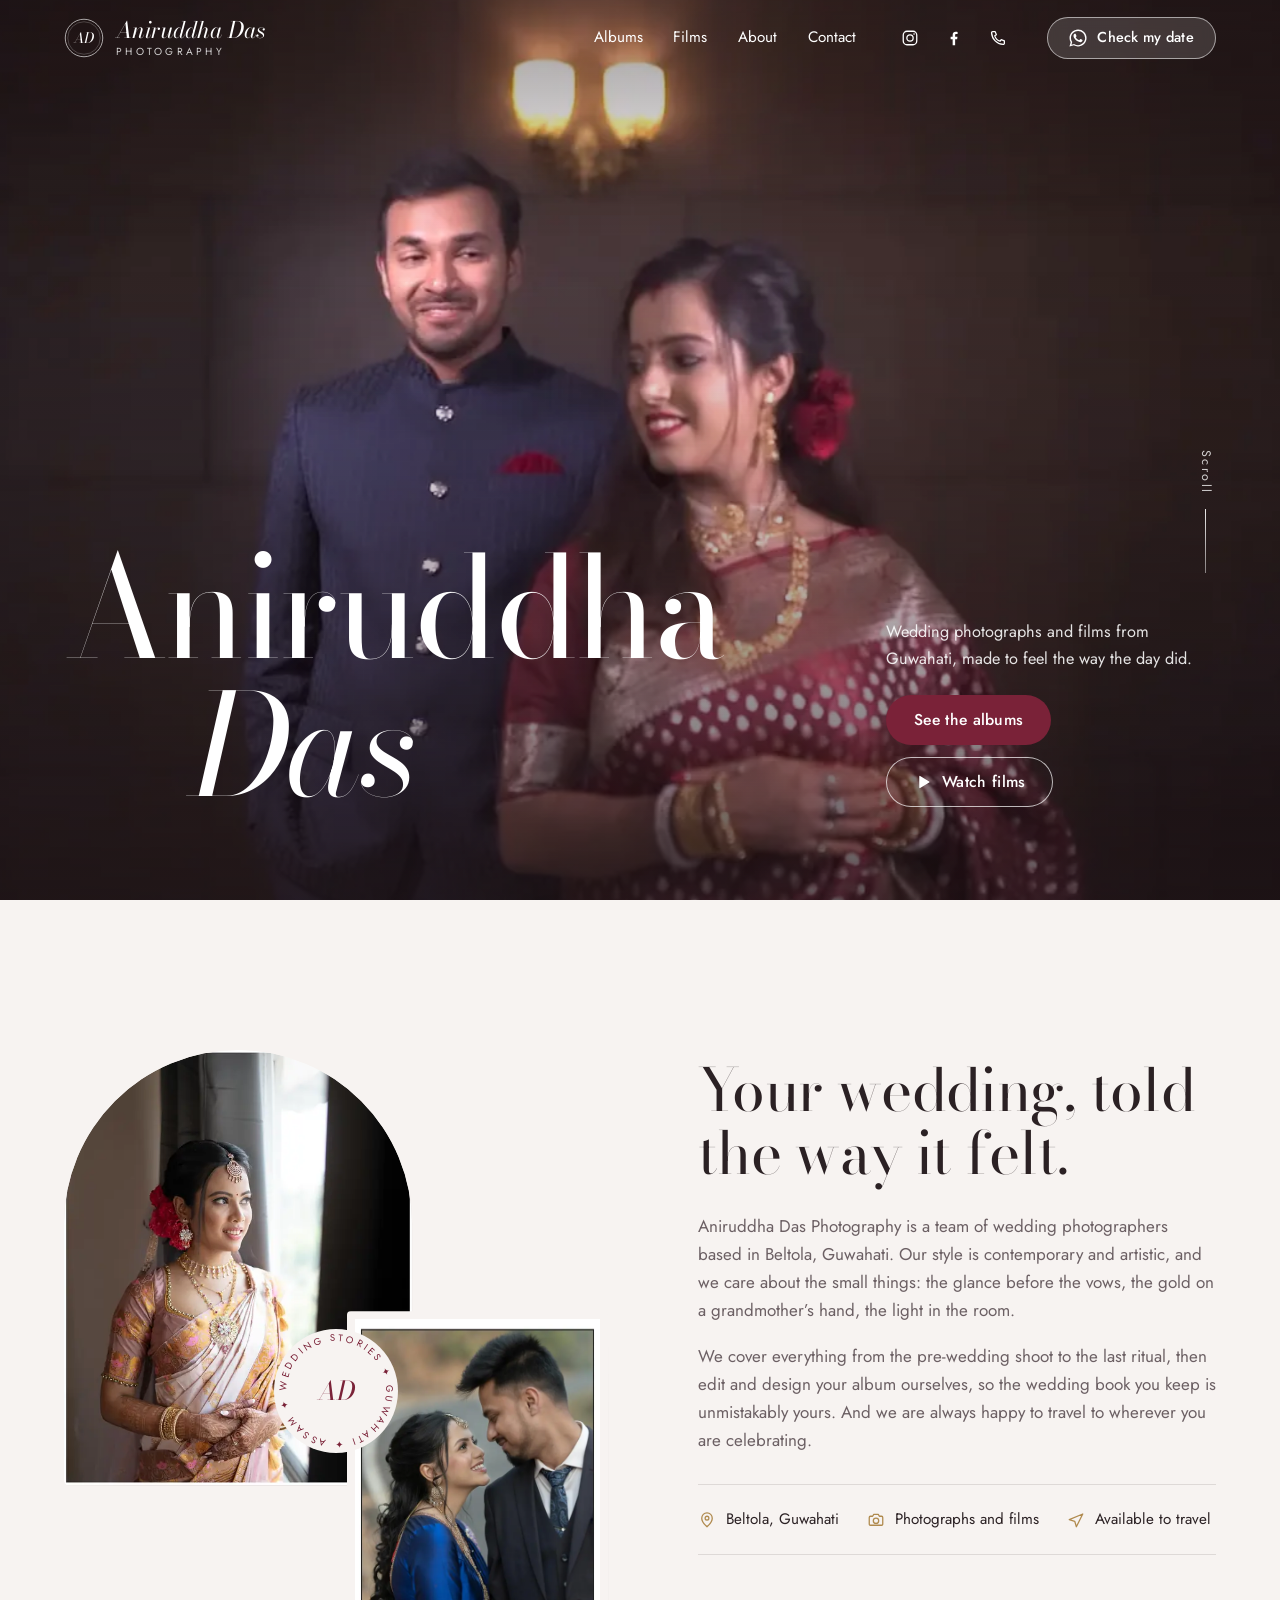
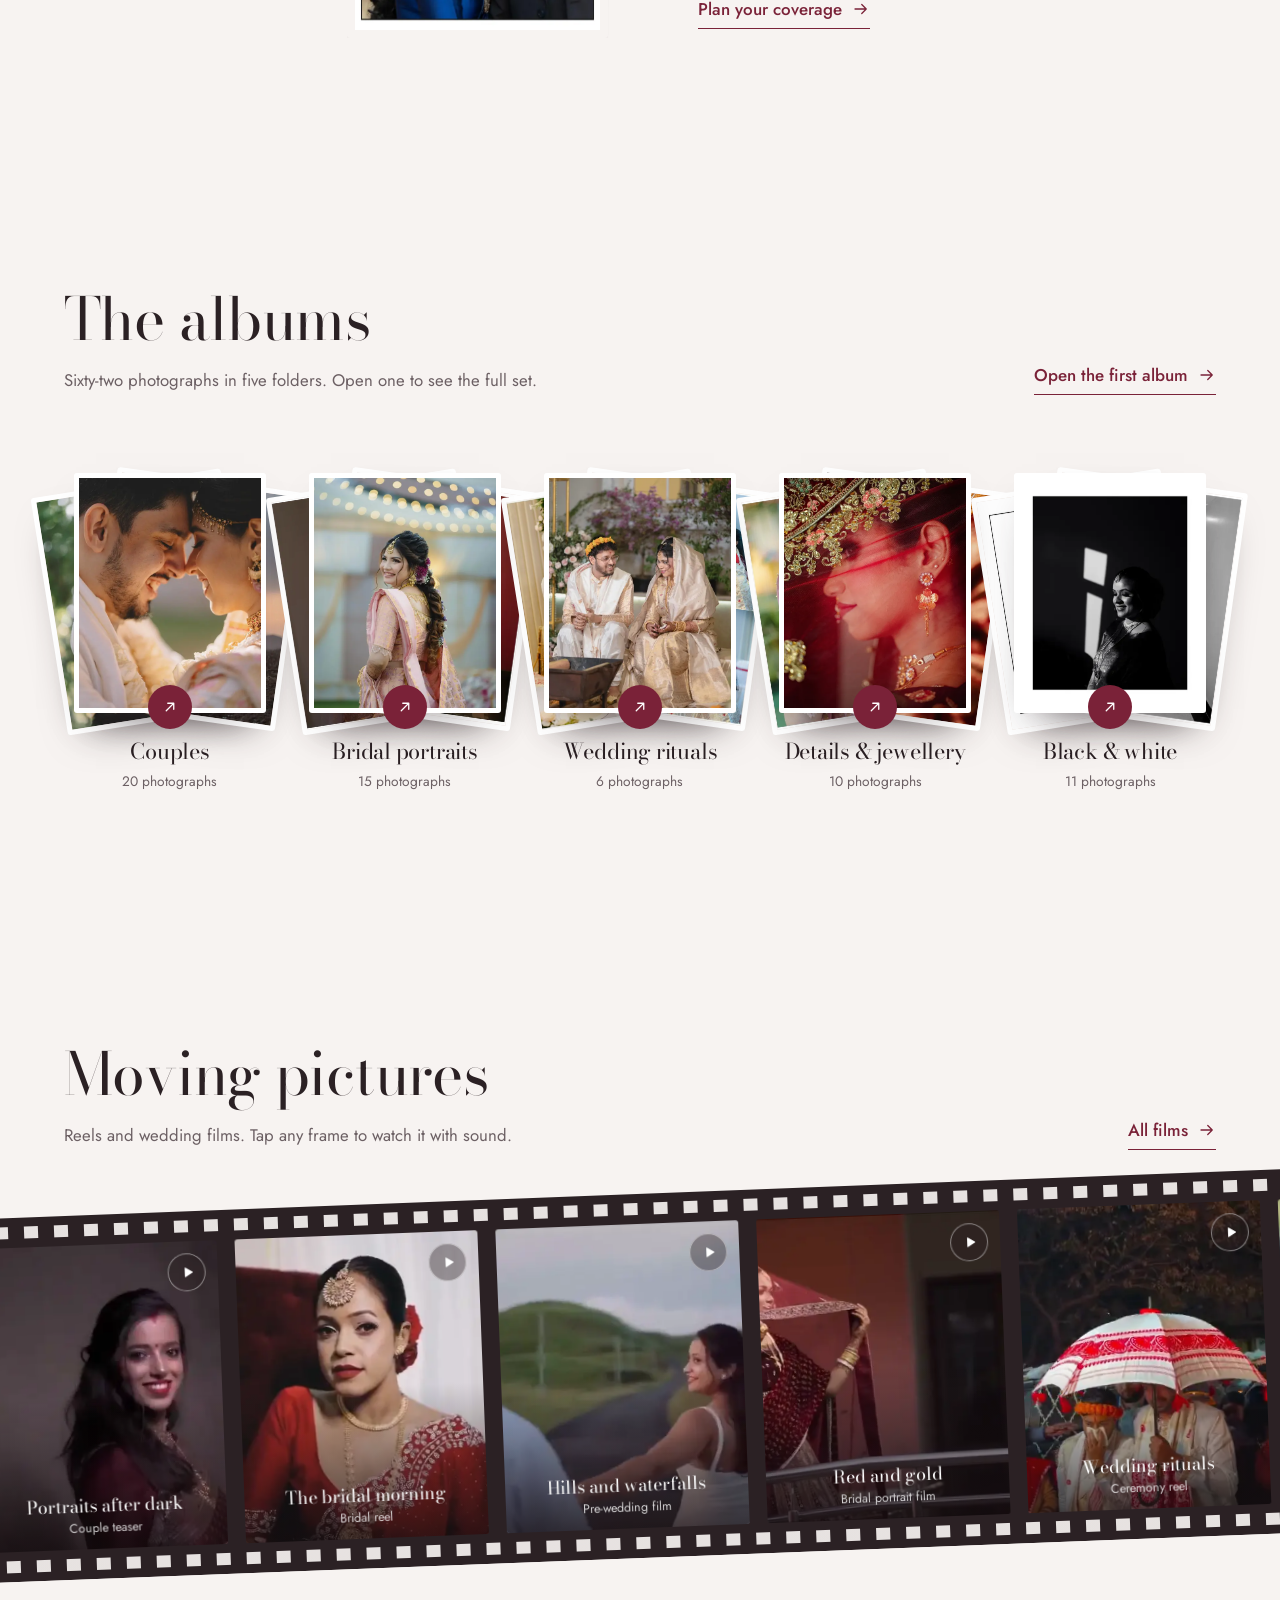
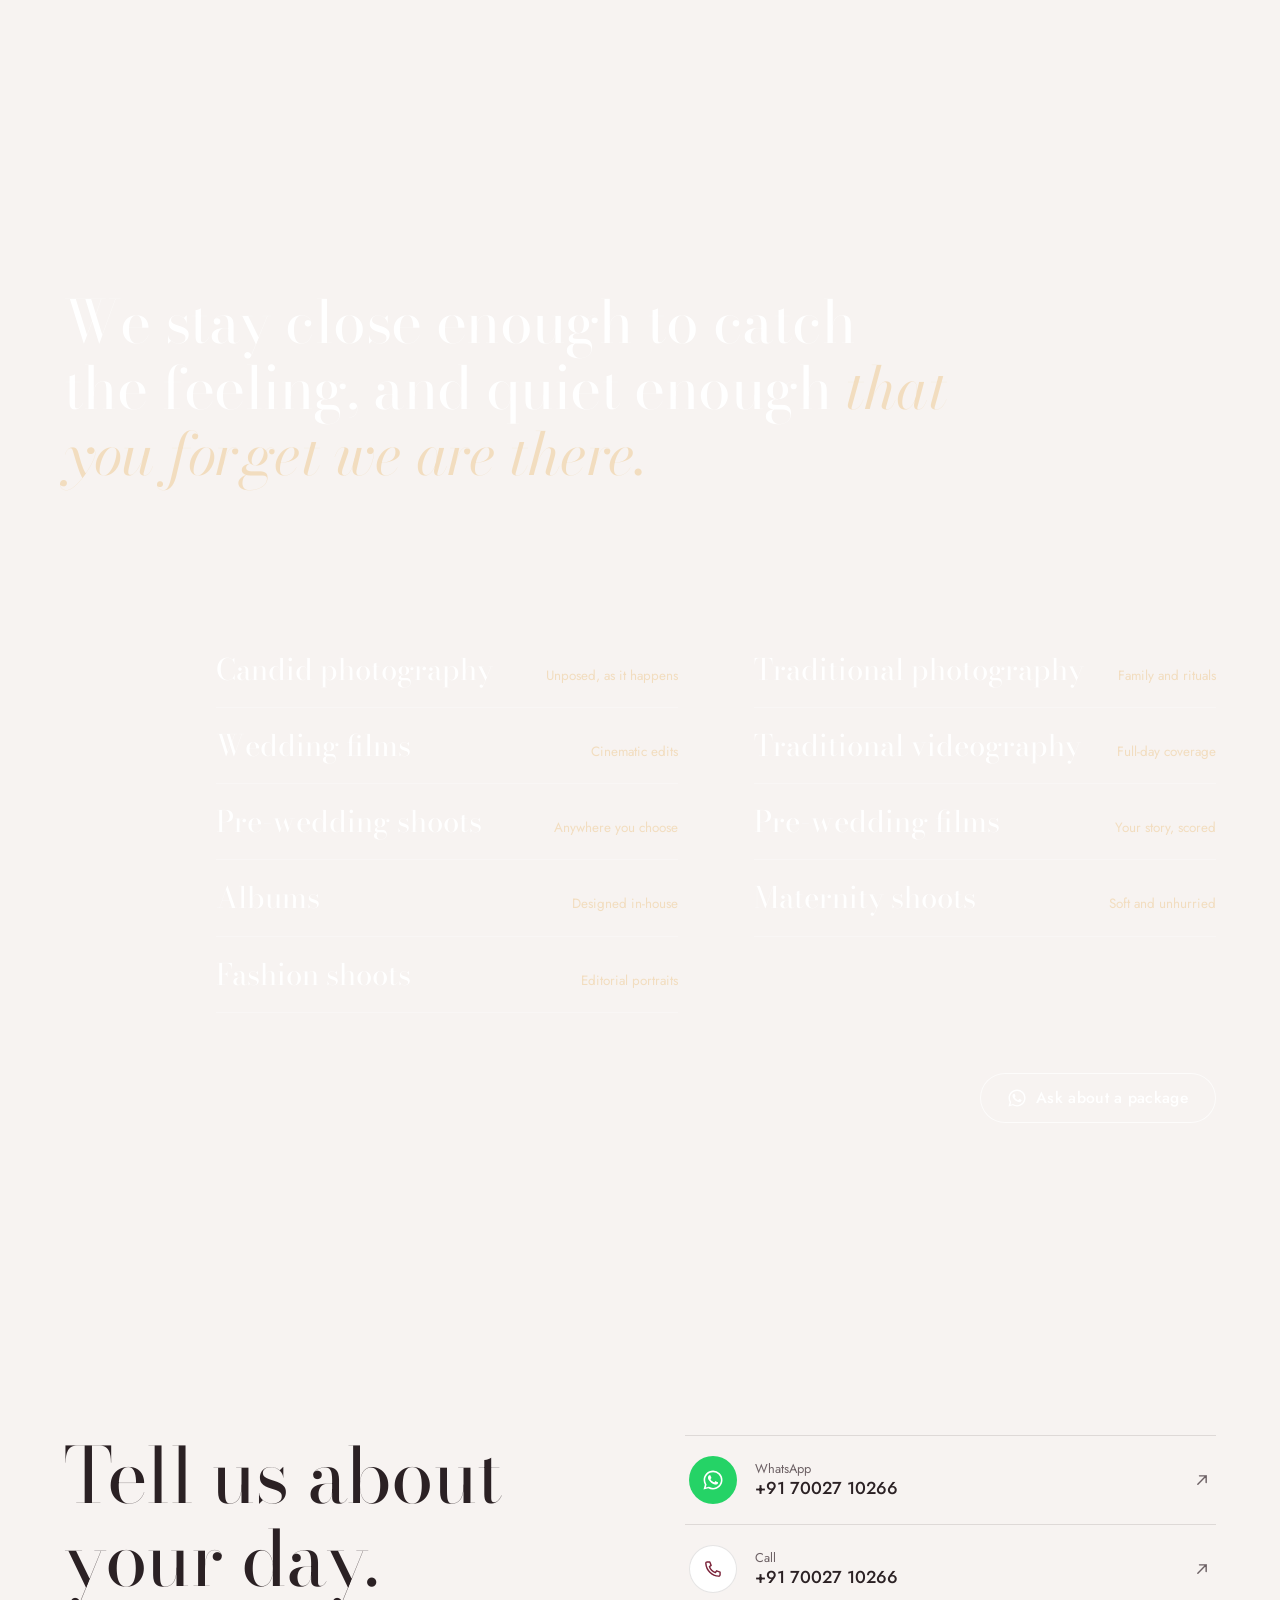
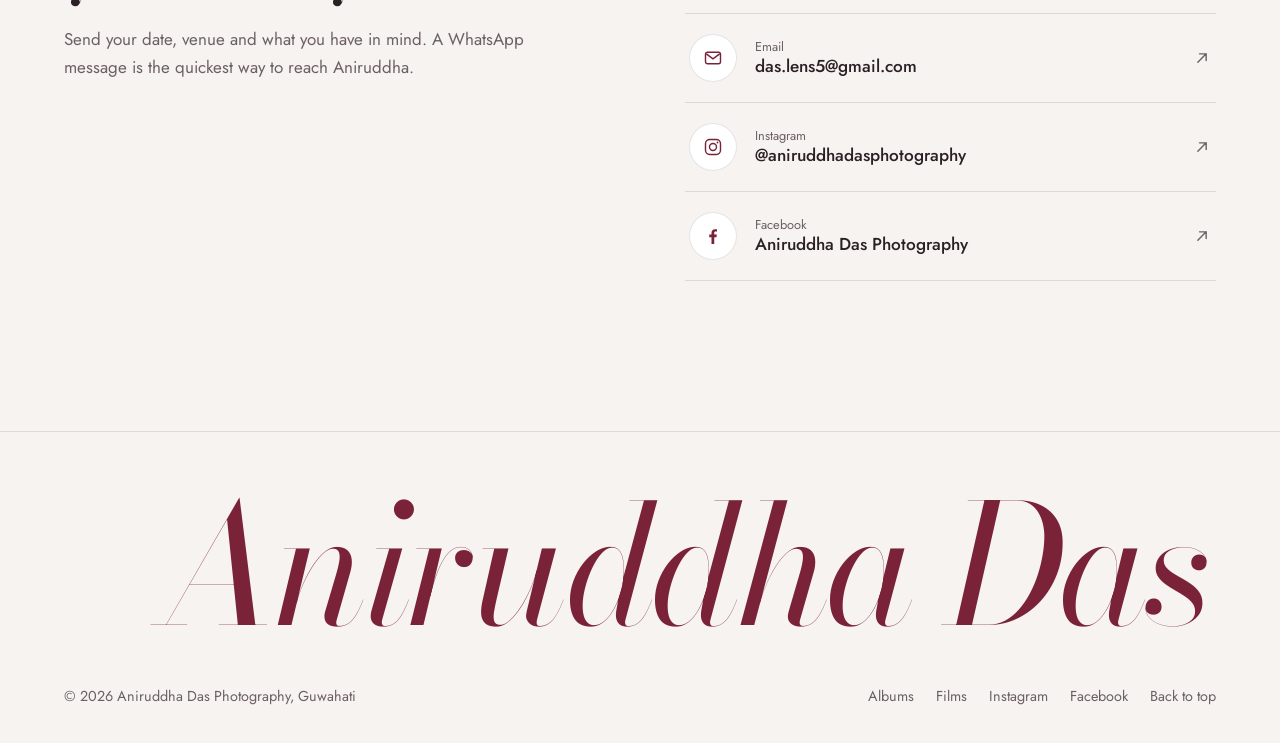
==== index.html @ f01e5bcf "Initial website" ====
<!DOCTYPE html>
<html lang="en">
<head>
<meta charset="utf-8">
<meta name="viewport" content="width=device-width, initial-scale=1, viewport-fit=cover">
<title>Aniruddha Das Photography | Wedding Photographer in Guwahati, Assam</title>
<meta name="description" content="Aniruddha Das Photography is a wedding photography and films team based in Beltola, Guwahati. Candid and traditional coverage, pre-wedding shoots, wedding films and albums.">
<meta name="theme-color" content="#F7F3F1">
<meta property="og:type" content="website">
<meta property="og:title" content="Aniruddha Das Photography | Wedding Photographer in Guwahati, Assam">
<meta property="og:description" content="Aniruddha Das Photography is a wedding photography and films team based in Beltola, Guwahati. Candid and traditional coverage, pre-wedding shoots, wedding films and albums.">
<meta property="og:image" content="assets/brand/og-image.jpg">
<meta name="twitter:card" content="summary_large_image">
<link rel="icon" href="assets/brand/favicon.svg" type="image/svg+xml">
<link rel="icon" href="assets/brand/favicon-32.png" sizes="32x32" type="image/png">
<link rel="apple-touch-icon" href="assets/brand/apple-touch-icon.png">
<link rel="preconnect" href="https://fonts.googleapis.com">
<link rel="preconnect" href="https://fonts.gstatic.com" crossorigin>
<link href="https://fonts.googleapis.com/css2?family=Bodoni+Moda:ital,opsz,wght@0,6..96,400;0,6..96,500;1,6..96,400&family=Jost:wght@400;500&display=swap" rel="stylesheet">
<link rel="stylesheet" href="css/style.css">
<noscript><style>.curtain{display:none}.reveal,.g-item,.fade-up{opacity:1;transform:none}.reveal-img{clip-path:none}.reveal-img img{transform:none}</style></noscript>
<link rel="preload" as="image" href="assets/video/posters/hero.webp" media="(min-width: 721px)">
<link rel="preload" as="image" href="assets/video/posters/hero-mobile.webp" media="(max-width: 720px)">
</head>
<body class="page-home">

<div class="curtain" aria-hidden="true">
  <svg class="curtain__mark" viewBox="0 0 64 64"><circle class="ring" cx="32" cy="32" r="30" fill="none" stroke="currentColor" stroke-width="1"/><text x="32" y="40.5" text-anchor="middle" font-family="'Bodoni Moda', Didot, Georgia, serif" font-style="italic" font-size="23" fill="currentColor">AD</text></svg>
</div>
<svg width="0" height="0" style="position:absolute" aria-hidden="true">
  <symbol id="i-wa" viewBox="0 0 24 24"><path fill="currentColor" d="M17.47 14.38c-.3-.15-1.76-.87-2.03-.97-.27-.1-.47-.15-.67.15-.2.3-.77.97-.94 1.17-.17.2-.35.22-.64.07-.3-.15-1.26-.46-2.4-1.48-.89-.79-1.49-1.77-1.66-2.07-.17-.3-.02-.46.13-.61.13-.13.3-.35.45-.52.15-.17.2-.3.3-.5.1-.2.05-.37-.03-.52-.07-.15-.67-1.62-.92-2.22-.24-.58-.49-.5-.67-.51h-.57c-.2 0-.52.07-.79.37-.27.3-1.04 1.02-1.04 2.48 0 1.46 1.07 2.88 1.21 3.07.15.2 2.1 3.2 5.08 4.49.71.31 1.26.49 1.69.63.71.23 1.36.2 1.87.12.57-.08 1.76-.72 2.01-1.41.25-.7.25-1.29.17-1.41-.07-.13-.27-.2-.57-.35zM12.05 21.5h-.01a9.4 9.4 0 0 1-4.8-1.32l-.34-.2-3.56.93.95-3.47-.22-.36a9.42 9.42 0 0 1-1.44-5.02c0-5.2 4.23-9.43 9.44-9.43a9.37 9.37 0 0 1 6.67 2.77 9.37 9.37 0 0 1 2.76 6.67c0 5.2-4.24 9.43-9.45 9.43zm8.03-17.47A11.28 11.28 0 0 0 12.05.7C5.8.7.7 5.79.7 12.05c0 2 .52 3.95 1.52 5.67L.6 23.3l5.72-1.5a11.33 11.33 0 0 0 5.72 1.46h.01c6.25 0 11.34-5.09 11.35-11.35 0-3.03-1.18-5.88-3.32-8.02z"/></symbol>
  <symbol id="i-ig" viewBox="0 0 24 24"><g fill="none" stroke="currentColor" stroke-width="1.7"><rect x="3" y="3" width="18" height="18" rx="5"/><circle cx="12" cy="12" r="4.2"/></g><circle cx="17.4" cy="6.6" r="1.1" fill="currentColor"/></symbol>
  <symbol id="i-fb" viewBox="0 0 24 24"><path fill="currentColor" d="M13.5 21.5v-8h2.7l.4-3.2h-3.1V8.3c0-.9.3-1.6 1.6-1.6h1.7V3.9c-.3 0-1.3-.1-2.5-.1-2.4 0-4.1 1.5-4.1 4.2v2.3H7.5v3.2h2.7v8h3.3z"/></symbol>
  <symbol id="i-phone" viewBox="0 0 24 24"><path fill="none" stroke="currentColor" stroke-width="1.7" stroke-linejoin="round" d="M5 3.5h3.2l1.6 4.2-2.1 1.4a11 11 0 0 0 7.2 7.2l1.4-2.1 4.2 1.6V19a1.6 1.6 0 0 1-1.7 1.6A16.6 16.6 0 0 1 3.4 5.2 1.6 1.6 0 0 1 5 3.5z"/></symbol>
  <symbol id="i-mail" viewBox="0 0 24 24"><g fill="none" stroke="currentColor" stroke-width="1.7"><rect x="3" y="5" width="18" height="14" rx="2.5"/><path d="m4 7 8 6 8-6"/></g></symbol>
  <symbol id="i-arrow" viewBox="0 0 24 24"><path fill="none" stroke="currentColor" stroke-width="1.7" stroke-linecap="round" stroke-linejoin="round" d="M4 12h15m-6-6 6 6-6 6"/></symbol>
  <symbol id="i-diag" viewBox="0 0 24 24"><path fill="none" stroke="currentColor" stroke-width="1.7" stroke-linecap="round" stroke-linejoin="round" d="M7 17 17 7M9 7h8v8"/></symbol>
  <symbol id="i-play" viewBox="0 0 24 24"><path fill="currentColor" d="M7 4.6v14.8a.8.8 0 0 0 1.2.7l12-7.4a.8.8 0 0 0 0-1.4l-12-7.4A.8.8 0 0 0 7 4.6z"/></symbol>
  <symbol id="i-close" viewBox="0 0 24 24"><path fill="none" stroke="currentColor" stroke-width="1.7" stroke-linecap="round" d="m5 5 14 14M19 5 5 19"/></symbol>
  <symbol id="i-left" viewBox="0 0 24 24"><path fill="none" stroke="currentColor" stroke-width="1.7" stroke-linecap="round" stroke-linejoin="round" d="M15 5 8 12l7 7"/></symbol>
  <symbol id="i-right" viewBox="0 0 24 24"><path fill="none" stroke="currentColor" stroke-width="1.7" stroke-linecap="round" stroke-linejoin="round" d="m9 5 7 7-7 7"/></symbol>
  <symbol id="i-pin" viewBox="0 0 24 24"><g fill="none" stroke="currentColor" stroke-width="1.7"><path d="M12 21s-7-6.2-7-11.5a7 7 0 0 1 14 0C19 14.8 12 21 12 21z"/><circle cx="12" cy="9.5" r="2.5"/></g></symbol>
  <symbol id="i-cam" viewBox="0 0 24 24"><g fill="none" stroke="currentColor" stroke-width="1.7" stroke-linejoin="round"><path d="M3 8.5A1.5 1.5 0 0 1 4.5 7h3l1.5-2.5h6L16.5 7h3A1.5 1.5 0 0 1 21 8.5v9a1.5 1.5 0 0 1-1.5 1.5h-15A1.5 1.5 0 0 1 3 17.5z"/><circle cx="12" cy="13" r="3.6"/></g></symbol>
  <symbol id="i-film" viewBox="0 0 24 24"><g fill="none" stroke="currentColor" stroke-width="1.7" stroke-linejoin="round"><rect x="3" y="6" width="13" height="12" rx="2"/><path d="m16 10.5 5-3v9l-5-3z"/></g></symbol>
  <symbol id="i-plane" viewBox="0 0 24 24"><path fill="none" stroke="currentColor" stroke-width="1.7" stroke-linejoin="round" d="m21 4-8.5 17-2.2-7.3L3 11.5z"/></symbol>
</svg>
<a class="sr-only" href="#main">Skip to content</a>
<header class="site-header" id="top">
  <div class="wrap">
    <a class="logo" href="index.html" aria-label="Aniruddha Das Photography, home">
      <svg class="logo__mark" viewBox="0 0 64 64" aria-hidden="true"><circle cx="32" cy="32" r="30" fill="none" stroke="currentColor" stroke-width="1"/><circle cx="32" cy="32" r="26" fill="none" stroke="currentColor" stroke-width=".6" opacity=".55"/><text x="32" y="40.5" text-anchor="middle" font-family="'Bodoni Moda', Didot, Georgia, serif" font-style="italic" font-size="23" fill="currentColor">AD</text></svg>
      <span class="logo__text"><span class="logo__name">Aniruddha Das</span><span class="logo__sub">PHOTOGRAPHY</span></span>
    </a>
    <nav class="nav" aria-label="Main">
      <a href="#albums">Albums</a>
      <a href="films.html">Films</a>
      <a href="#about">About</a>
      <a href="#contact">Contact</a>
      <span class="header-social">
        <a class="icon-btn" href="https://www.instagram.com/aniruddhadasphotography/" target="_blank" rel="noopener" aria-label="Instagram"><svg aria-hidden="true"><use href="#i-ig"/></svg></a>
        <a class="icon-btn" href="https://www.facebook.com/Aniruddhadasphotographyy/" target="_blank" rel="noopener" aria-label="Facebook"><svg aria-hidden="true"><use href="#i-fb"/></svg></a>
        <a class="icon-btn" href="tel:+917002710266" aria-label="Call +91 70027 10266"><svg aria-hidden="true"><use href="#i-phone"/></svg></a>
      </span>
      <a class="btn" href="https://wa.me/917002710266?text=Hi%20Aniruddha%2C%20I%27d%20like%20to%20ask%20about%20wedding%20photography%20for%20my%20date." target="_blank" rel="noopener"><svg aria-hidden="true"><use href="#i-wa"/></svg>Check my date</a>
    </nav>
    <button class="menu-toggle" type="button" aria-label="Open menu" aria-expanded="false" aria-controls="mobile-menu"><span></span><span></span></button>
  </div>
</header>

<div class="mobile-menu" id="mobile-menu" aria-hidden="true">
  <nav aria-label="Mobile">
    <a href="index.html"><small>i.</small>Home</a>
    <a href="#albums"><small>ii.</small>Albums</a>
    <a href="films.html"><small>iii.</small>Films</a>
    <a href="#about"><small>iv.</small>About</a>
    <a href="#contact"><small>v.</small>Contact</a>
  </nav>
  <div class="mobile-menu__foot">
    <a class="btn" href="https://wa.me/917002710266?text=Hi%20Aniruddha%2C%20I%27d%20like%20to%20ask%20about%20wedding%20photography%20for%20my%20date." target="_blank" rel="noopener"><svg aria-hidden="true"><use href="#i-wa"/></svg>Check my date on WhatsApp</a>
    <div class="row">
      <a class="icon-btn" href="https://www.instagram.com/aniruddhadasphotography/" target="_blank" rel="noopener" aria-label="Instagram"><svg aria-hidden="true"><use href="#i-ig"/></svg></a>
      <a class="icon-btn" href="https://www.facebook.com/Aniruddhadasphotographyy/" target="_blank" rel="noopener" aria-label="Facebook"><svg aria-hidden="true"><use href="#i-fb"/></svg></a>
      <a class="icon-btn" href="tel:+917002710266" aria-label="Call"><svg aria-hidden="true"><use href="#i-phone"/></svg></a>
      <a class="icon-btn" href="mailto:das.lens5@gmail.com" aria-label="Email"><svg aria-hidden="true"><use href="#i-mail"/></svg></a>
    </div>
    <p>Beltola, Guwahati, Assam</p>
  </div>
</div>

<main id="main">

  <section class="hero" aria-label="Introduction">
    <div class="hero__media">
      <video id="heroVideo" muted playsinline loop preload="none" poster="assets/video/posters/hero.webp"
        data-src-desktop="assets/video/hero.mp4" data-src-mobile="assets/video/hero-mobile.mp4"
        data-poster-mobile="assets/video/posters/hero-mobile.webp" aria-hidden="true"></video>
    </div>
    <div class="hero__content">
      <div class="wrap">
        <h1 class="hero__title" aria-label="Aniruddha Das">
          <span class="line" data-split>Aniruddha</span>
          <span class="line" data-split>Das</span>
        </h1>
        <div class="hero__side fade-up">
          <p>Wedding photographs and films from Guwahati, made to feel the way the day did.</p>
          <div class="hero__actions">
            <a class="btn" href="#albums">See the albums</a>
            <a class="btn btn--ghost" href="films.html"><svg aria-hidden="true"><use href="#i-play"/></svg>Watch films</a>
          </div>
        </div>
      </div>
    </div>
    <span class="scroll-cue" aria-hidden="true">Scroll</span>
  </section>

  <section class="section" id="about">
    <div class="wrap about">
      <div class="about__photos">
        <figure class="p1 reveal-img"><img src="assets/img/bridal/12-sm.webp" srcset="assets/img/bridal/12-sm.webp 560w, assets/img/bridal/12.webp 1200w" sizes="(max-width: 960px) 60vw, 30vw" alt="Bride in a silk saree beside a window" loading="lazy" width="560" height="700"></figure>
        <figure class="p2 reveal-img"><img src="assets/img/couples/06-sm.webp" srcset="assets/img/couples/06-sm.webp 560w, assets/img/couples/06.webp 1200w" sizes="(max-width: 960px) 45vw, 22vw" alt="Couple smiling at each other" loading="lazy" width="560" height="700"></figure>
        <svg class="about__badge" viewBox="0 0 128 128" aria-hidden="true">
          <defs><path id="circ" d="M64 64 m-50 0 a50 50 0 1 1 100 0 a50 50 0 1 1 -100 0"/></defs>
          <circle cx="64" cy="64" r="62" fill="#F7F3F1"/>
          <g class="spin"><text class="ring-text"><textPath href="#circ" textLength="306" lengthAdjust="spacing">WEDDING STORIES ✦ GUWAHATI ✦ ASSAM ✦ </textPath></text></g>
          <text class="mono" x="64" y="73" text-anchor="middle" font-family="'Bodoni Moda', Georgia, serif" font-style="italic" font-size="26" letter-spacing="0">AD</text>
        </svg>
      </div>
      <div class="about__text reveal">
        <h2 class="h-lg">Your wedding, told the way it felt.</h2>
        <p>Aniruddha Das Photography is a team of wedding photographers based in Beltola, Guwahati. Our style is contemporary and artistic, and we care about the small things: the glance before the vows, the gold on a grandmother&rsquo;s hand, the light in the room.</p>
        <p>We cover everything from the pre-wedding shoot to the last ritual, then edit and design your album ourselves, so the wedding book you keep is unmistakably yours. And we are always happy to travel to wherever you are celebrating.</p>
        <div class="about__meta">
          <span><svg aria-hidden="true"><use href="#i-pin"/></svg>Beltola, Guwahati</span>
          <span><svg aria-hidden="true"><use href="#i-cam"/></svg>Photographs and films</span>
          <span><svg aria-hidden="true"><use href="#i-plane"/></svg>Available to travel</span>
        </div>
        <a class="text-link" href="#contact">Plan your coverage<svg aria-hidden="true"><use href="#i-arrow"/></svg></a>
      </div>
    </div>
  </section>

  <section class="section section--tight albums-section" id="albums">
    <div class="wrap">
      <div class="albums-head">
        <div>
          <h2 class="h-lg">The albums</h2>
          <p class="lede">Sixty-two photographs in five folders. Open one to see the full set.</p>
        </div>
        <a class="text-link albums-head__link" href="gallery.html?album=couples">Open the first album<svg aria-hidden="true"><use href="#i-arrow"/></svg></a>
      </div>
      <div class="albums" id="albumList"><!-- filled by main.js --></div>
      <div class="albums-nav" id="albumNav">
        <span class="albums-nav__count" aria-live="polite"><b id="albumNow">01</b> / 05</span>
        <span class="albums-nav__bar" aria-hidden="true"><i id="albumBar"></i></span>
        <button class="albums-nav__btn" type="button" data-dir="-1" aria-label="Previous album"><svg aria-hidden="true"><use href="#i-left"/></svg></button>
        <button class="albums-nav__btn" type="button" data-dir="1" aria-label="Next album"><svg aria-hidden="true"><use href="#i-right"/></svg></button>
      </div>
    </div>
  </section>

  <section class="section section--tight reels-section" id="films" aria-label="Films and reels">
    <div class="wrap">
      <div class="albums-head">
        <div>
          <h2 class="h-lg">Moving pictures</h2>
          <p class="lede">Reels and wedding films. Tap any frame to watch it with sound.</p>
        </div>
        <a class="text-link" href="films.html">All films<svg aria-hidden="true"><use href="#i-arrow"/></svg></a>
      </div>
    </div>
    <div class="strip" id="strip">
      <div class="strip__track" id="stripTrack"><!-- filled by main.js --></div>
    </div>
  </section>

  <section class="still" aria-label="Services">
    <div class="still__bg" aria-hidden="true">
      <picture>
        <source media="(max-width: 720px)" srcset="assets/img/site/still-bg-sm.webp">
        <img src="assets/img/site/still-bg.webp" alt="" loading="lazy">
      </picture>
    </div>
    <div class="still__inner">
      <div class="wrap">
        <h2 class="still__quote reveal">We stay close enough to catch the feeling, and quiet enough <em>that you forget we are there.</em></h2>
        <ul class="services" aria-label="What we offer">
          <li>Candid photography<span>Unposed, as it happens</span></li>
          <li>Traditional photography<span>Family and rituals</span></li>
          <li>Wedding films<span>Cinematic edits</span></li>
          <li>Traditional videography<span>Full-day coverage</span></li>
          <li>Pre-wedding shoots<span>Anywhere you choose</span></li>
          <li>Pre-wedding films<span>Your story, scored</span></li>
          <li>Albums<span>Designed in-house</span></li>
          <li>Maternity shoots<span>Soft and unhurried</span></li>
          <li>Fashion shoots<span>Editorial portraits</span></li>
        </ul>
        <div class="still__cta"><a class="btn btn--ghost" href="https://wa.me/917002710266?text=Hi%20Aniruddha%2C%20I%27d%20like%20to%20ask%20about%20wedding%20photography%20for%20my%20date." target="_blank" rel="noopener"><svg aria-hidden="true"><use href="#i-wa"/></svg>Ask about a package</a></div>
      </div>
    </div>
  </section>

  <section class="section" id="contact">
    <div class="wrap contact">
      <div class="contact__intro reveal">
        <h2 class="h-xl">Tell us about your day.</h2>
        <p>Send your date, venue and what you have in mind. A WhatsApp message is the quickest way to reach Aniruddha.</p>
      </div>
      <div class="contact__list reveal">
        <a class="contact-row contact-row--wa" href="https://wa.me/917002710266?text=Hi%20Aniruddha%2C%20I%27d%20like%20to%20ask%20about%20wedding%20photography%20for%20my%20date." target="_blank" rel="noopener">
          <span class="contact-row__icon"><svg aria-hidden="true"><use href="#i-wa"/></svg></span>
          <span class="contact-row__text"><small>WhatsApp</small><b>+91 70027 10266</b></span>
          <svg class="contact-row__arrow" aria-hidden="true"><use href="#i-diag"/></svg>
        </a>
        <a class="contact-row" href="tel:+917002710266">
          <span class="contact-row__icon"><svg aria-hidden="true"><use href="#i-phone"/></svg></span>
          <span class="contact-row__text"><small>Call</small><b>+91 70027 10266</b></span>
          <svg class="contact-row__arrow" aria-hidden="true"><use href="#i-diag"/></svg>
        </a>
        <a class="contact-row" href="mailto:das.lens5@gmail.com?subject=Wedding%20enquiry">
          <span class="contact-row__icon"><svg aria-hidden="true"><use href="#i-mail"/></svg></span>
          <span class="contact-row__text"><small>Email</small><b>das.lens5@gmail.com</b></span>
          <svg class="contact-row__arrow" aria-hidden="true"><use href="#i-diag"/></svg>
        </a>
        <a class="contact-row" href="https://www.instagram.com/aniruddhadasphotography/" target="_blank" rel="noopener">
          <span class="contact-row__icon"><svg aria-hidden="true"><use href="#i-ig"/></svg></span>
          <span class="contact-row__text"><small>Instagram</small><b>@aniruddhadasphotography</b></span>
          <svg class="contact-row__arrow" aria-hidden="true"><use href="#i-diag"/></svg>
        </a>
        <a class="contact-row" href="https://www.facebook.com/Aniruddhadasphotographyy/" target="_blank" rel="noopener">
          <span class="contact-row__icon"><svg aria-hidden="true"><use href="#i-fb"/></svg></span>
          <span class="contact-row__text"><small>Facebook</small><b>Aniruddha Das Photography</b></span>
          <svg class="contact-row__arrow" aria-hidden="true"><use href="#i-diag"/></svg>
        </a>
      </div>
    </div>
  </section>

</main>

<footer class="site-footer">
  <div class="wrap">
    <p class="footer-big" aria-hidden="true"><span data-drift>Aniruddha Das</span></p>
    <div class="footer-row">
      <span>&copy; <span data-year>2026</span> Aniruddha Das Photography, Guwahati</span>
      <nav aria-label="Footer">
        <a href="#albums">Albums</a>
        <a href="films.html">Films</a>
        <a href="https://www.instagram.com/aniruddhadasphotography/" target="_blank" rel="noopener">Instagram</a>
        <a href="https://www.facebook.com/Aniruddhadasphotographyy/" target="_blank" rel="noopener">Facebook</a>
        <a href="#top" data-top>Back to top</a>
      </nav>
    </div>
  </div>
</footer>

<a class="fab-wa" href="https://wa.me/917002710266?text=Hi%20Aniruddha%2C%20I%27d%20like%20to%20ask%20about%20wedding%20photography%20for%20my%20date." target="_blank" rel="noopener" aria-label="Chat on WhatsApp"><svg aria-hidden="true"><use href="#i-wa"/></svg></a>

<div class="lightbox" id="lightbox" role="dialog" aria-modal="true" aria-label="Viewer" aria-hidden="true">
  <div class="lb-top">
    <div class="lb-info"></div>
    <button class="lb-close" type="button" aria-label="Close viewer"><svg aria-hidden="true"><use href="#i-close"/></svg></button>
  </div>
  <div class="lb-stage"></div>
  <div class="lb-bottom"></div>
</div>

<script src="js/data.js"></script>
<script src="js/main.js"></script>
</body>
</html>
---- css/style.css ----
/* =========================================================
   Aniruddha Das Photography — style.css
   Light, editorial theme. No frameworks.
   ========================================================= */

:root {
  --pearl: #F7F3F1;        /* page background */
  --blush: #EFE6E2;        /* alternate panels */
  --white: #FFFFFF;
  --ink: #2B2124;          /* text: deep plum-brown */
  --ink-soft: #6C6064;
  --maroon: #7A2238;       /* pat-silk red: primary accent */
  --maroon-deep: #5E1829;
  --gold: #B08A4E;         /* muga gold: secondary accent */
  --line: rgba(43, 33, 36, .12);
  --strip: #2B2124;

  --serif: "Bodoni Moda", "Didot", "Bodoni 72", Georgia, serif;
  --sans: "Jost", "Avenir Next", "Segoe UI", system-ui, sans-serif;

  --pad: clamp(20px, 5vw, 72px);
  --max: 1400px;
  --ease: cubic-bezier(.22, .8, .24, 1);
  --ease-io: cubic-bezier(.76, 0, .24, 1);
  --header-h: 76px;
}

*, *::before, *::after { box-sizing: border-box; }
html { -webkit-text-size-adjust: 100%; scroll-behavior: smooth; }
body {
  margin: 0;
  background: var(--pearl);
  color: var(--ink);
  font-family: var(--sans);
  font-size: 17px;
  line-height: 1.65;
  font-weight: 400;
  -webkit-font-smoothing: antialiased;
  overflow-x: hidden;
}
img, video { display: block; max-width: 100%; }
a { color: inherit; text-decoration: none; }
button { font: inherit; color: inherit; background: none; border: 0; cursor: pointer; padding: 0; }
:focus-visible { outline: 2px solid var(--maroon); outline-offset: 3px; border-radius: 2px; }
.sr-only { position: absolute; width: 1px; height: 1px; overflow: hidden; clip: rect(0 0 0 0); white-space: nowrap; }
body.no-scroll { overflow: hidden; }

.wrap { width: 100%; max-width: var(--max); margin: 0 auto; padding: 0 var(--pad); }

/* ---------- Type ---------- */
h1, h2, h3 { font-family: var(--serif); font-weight: 400; line-height: 1.08; margin: 0; letter-spacing: -.01em; }
.h-xl { font-size: clamp(2.6rem, 7.4vw, 6.4rem); }
.h-lg { font-size: clamp(2.1rem, 4.6vw, 3.9rem); }
.h-md { font-size: clamp(1.5rem, 2.4vw, 2.1rem); }
.lede { font-size: clamp(1.05rem, 1.3vw, 1.2rem); color: var(--ink-soft); max-width: 34em; }
.kicker { font-size: .95rem; color: var(--gold); letter-spacing: .04em; margin: 0 0 18px; display: flex; align-items: center; gap: 12px; }
.kicker::before { content: ""; width: 34px; height: 1px; background: currentColor; }

/* ---------- Buttons ---------- */
.btn {
  --bg: var(--maroon); --fg: #fff;
  position: relative; display: inline-flex; align-items: center; justify-content: center; gap: 10px;
  min-height: 50px; padding: 0 28px; border-radius: 999px;
  background: var(--bg); color: var(--fg);
  font-size: .98rem; font-weight: 500; letter-spacing: .02em;
  overflow: hidden; isolation: isolate;
  transition: color .45s var(--ease), transform .45s var(--ease);
}
.btn::before {
  content: ""; position: absolute; inset: 0; z-index: -1;
  background: var(--gold); transform: translateY(101%);
  border-radius: 50% 50% 0 0 / 30% 30% 0 0;
  transition: transform .55s var(--ease), border-radius .55s var(--ease);
}
.btn:hover::before { transform: translateY(0); border-radius: 0; }
.btn:active { transform: scale(.97); }
.btn svg { width: 18px; height: 18px; flex: none; }
.btn--ghost { --bg: transparent; --fg: #fff; box-shadow: inset 0 0 0 1px rgba(255,255,255,.7); }
.btn--ghost::before { background: #fff; }
.btn--ghost:hover { color: var(--ink); }
.btn--line { --bg: transparent; --fg: var(--ink); box-shadow: inset 0 0 0 1px var(--ink); }
.btn--line::before { background: var(--ink); }
.btn--line:hover { color: #fff; }

.text-link { white-space: nowrap; display: inline-flex; align-items: center; gap: 10px; font-weight: 500; color: var(--maroon); padding: 6px 0; background: linear-gradient(currentColor, currentColor) 0 100% / 100% 1px no-repeat; transition: background-size .5s var(--ease); }
.text-link:hover { background-size: 0 1px; background-position: 100% 100%; }
.text-link svg { width: 18px; height: 18px; transition: transform .4s var(--ease); }
.text-link:hover svg { transform: translateX(4px); }

/* ---------- Page transition curtain ---------- */
.curtain {
  position: fixed; inset: 0; z-index: 200; pointer-events: none;
  display: grid; place-items: center;
  background: var(--blush);
  transform: translateY(0);
}
.curtain__mark { width: 74px; height: 74px; color: var(--maroon); opacity: 0; transform: scale(.92); }
.curtain__mark .ring { stroke-dasharray: 220; stroke-dashoffset: 220; }
body.is-intro .curtain__mark { animation: markIn .9s var(--ease) forwards; }
body.is-intro .curtain__mark .ring { animation: ringDraw 1.1s var(--ease) forwards; }
body.is-ready .curtain { transform: translateY(-100%); transition: transform .9s var(--ease-io); }
body.is-ready.is-intro .curtain { transition-delay: .75s; }
body.is-leaving .curtain { transform: translateY(0); transition: transform .6s var(--ease-io); pointer-events: all; }
body.is-leaving .curtain__mark { animation: none; opacity: 1; transform: none; transition: opacity .4s .25s; }
body.is-leaving .curtain__mark .ring { animation: none; stroke-dashoffset: 0; }
.curtain.from-below { transform: translateY(100%) !important; transition: none !important; }
@keyframes markIn { to { opacity: 1; transform: scale(1); } }
@keyframes ringDraw { to { stroke-dashoffset: 0; } }

/* ---------- Header ---------- */
.site-header {
  position: fixed; top: 0; left: 0; right: 0; z-index: 60;
  height: var(--header-h);
  display: flex; align-items: center;
  color: #fff;
  transition: background .5s var(--ease), color .5s var(--ease), box-shadow .5s var(--ease), transform .5s var(--ease);
}
.site-header .wrap { display: flex; align-items: center; justify-content: space-between; gap: 24px; max-width: none; }
.site-header.is-solid, .site-header.is-light {
  color: var(--ink);
  background: rgba(247, 243, 241, .86);
  -webkit-backdrop-filter: blur(14px) saturate(1.2);
  backdrop-filter: blur(14px) saturate(1.2);
  box-shadow: 0 1px 0 var(--line);
}
.site-header.is-hidden { transform: translateY(-100%); }

.logo { display: flex; align-items: center; gap: 12px; line-height: 1; }
.logo__mark { width: 40px; height: 40px; flex: none; }
.logo__text { display: flex; flex-direction: column; }
.logo__name { font-family: var(--serif); font-style: italic; font-size: 1.42rem; letter-spacing: -.005em; }
.logo__sub { font-size: .64rem; letter-spacing: .32em; margin-top: 5px; opacity: .8; }

.nav { display: flex; align-items: center; gap: clamp(18px, 2.4vw, 36px); }
.nav a:not(.btn) { position: relative; font-size: .95rem; padding: 6px 0; }
.nav a:not(.btn)::after { content: ""; position: absolute; left: 0; right: 0; bottom: 0; height: 1px; background: currentColor; transform: scaleX(0); transform-origin: right; transition: transform .45s var(--ease); }
.nav a:not(.btn):hover::after, .nav a[aria-current="page"]::after { transform: scaleX(1); transform-origin: left; }
.nav .btn { min-height: 42px; padding: 0 22px; font-size: .9rem; }
.site-header:not(.is-solid):not(.is-light) .nav .btn { --bg: rgba(255,255,255,.14); box-shadow: inset 0 0 0 1px rgba(255,255,255,.55); -webkit-backdrop-filter: blur(6px); backdrop-filter: blur(6px); }

.header-social { display: flex; gap: 6px; margin-left: 4px; }
.icon-btn { width: 38px; height: 38px; display: grid; place-items: center; border-radius: 50%; transition: background .35s var(--ease), transform .35s var(--ease); }
.icon-btn:hover { background: rgba(127,127,127,.16); transform: translateY(-2px); }
.icon-btn svg { width: 18px; height: 18px; }

.menu-toggle { display: none; width: 46px; height: 46px; border-radius: 50%; position: relative; z-index: 2; }
.menu-toggle span { position: absolute; left: 12px; right: 12px; height: 1.5px; background: currentColor; transition: transform .5s var(--ease), top .5s var(--ease), opacity .3s; }
.menu-toggle span:nth-child(1) { top: 18px; }
.menu-toggle span:nth-child(2) { top: 27px; right: 18px; }
body.menu-open .menu-toggle span:nth-child(1) { top: 22px; transform: rotate(45deg); }
body.menu-open .menu-toggle span:nth-child(2) { top: 22px; right: 12px; transform: rotate(-45deg); }
body.menu-open .site-header { color: var(--ink); background: transparent; box-shadow: none; -webkit-backdrop-filter: none; backdrop-filter: none; transform: none; }

/* Mobile menu */
.mobile-menu {
  position: fixed; inset: 0; z-index: 55;
  background: var(--pearl);
  display: flex; flex-direction: column; justify-content: space-between;
  padding: calc(var(--header-h) + 28px) var(--pad) calc(28px + env(safe-area-inset-bottom));
  clip-path: circle(0% at calc(100% - 44px) 38px);
  visibility: hidden;
  transition: clip-path .8s var(--ease-io), visibility 0s .8s;
}
body.menu-open .mobile-menu { clip-path: circle(150% at calc(100% - 44px) 38px); visibility: visible; transition: clip-path .8s var(--ease-io); }
.mobile-menu nav { display: flex; flex-direction: column; }
.mobile-menu nav a { font-family: var(--serif); font-size: clamp(2.3rem, 11vw, 3.2rem); line-height: 1.25; padding: 4px 0; display: flex; align-items: baseline; gap: 14px; opacity: 0; transform: translateY(30px); transition: opacity .5s, transform .7s var(--ease); }
.mobile-menu nav a small { font-family: var(--sans); font-size: .8rem; color: var(--gold); min-width: 22px; }
body.menu-open .mobile-menu nav a { opacity: 1; transform: none; }
body.menu-open .mobile-menu nav a:nth-child(1) { transition-delay: .25s; }
body.menu-open .mobile-menu nav a:nth-child(2) { transition-delay: .31s; }
body.menu-open .mobile-menu nav a:nth-child(3) { transition-delay: .37s; }
body.menu-open .mobile-menu nav a:nth-child(4) { transition-delay: .43s; }
body.menu-open .mobile-menu nav a:nth-child(5) { transition-delay: .49s; }
.mobile-menu__foot { display: grid; gap: 18px; opacity: 0; transition: opacity .5s .5s; }
body.menu-open .mobile-menu__foot { opacity: 1; }
.mobile-menu__foot .row { display: flex; gap: 10px; }
.mobile-menu__foot .icon-btn { width: 48px; height: 48px; box-shadow: inset 0 0 0 1px var(--line); }
.mobile-menu__foot p { margin: 0; color: var(--ink-soft); font-size: .92rem; }

/* ---------- Hero ---------- */
.hero {
  position: relative; height: 100vh; height: 100svh; min-height: 560px;
  color: #fff; overflow: hidden;
  background: #3a2e30;
}
.hero__media { position: absolute; inset: 0; }
.hero__media video, .hero__media img { width: 100%; height: 100%; object-fit: cover; transform: scale(1.12); animation: heroZoom 2.4s var(--ease) .2s forwards; }
@keyframes heroZoom { to { transform: scale(1.02); } }
.hero__media::after {
  content: ""; position: absolute; inset: 0;
  background:
    linear-gradient(180deg, rgba(30,20,22,.45) 0%, rgba(30,20,22,0) 26%),
    linear-gradient(0deg, rgba(30,20,22,.72) 0%, rgba(30,20,22,.18) 48%, rgba(30,20,22,0) 70%);
}
.hero__content {
  position: absolute; left: 0; right: 0; bottom: 0;
  padding-bottom: clamp(40px, 9vh, 96px);
}
.hero__content .wrap { max-width: none; display: flex; align-items: flex-end; justify-content: space-between; gap: 40px; }
.hero__title { font-size: clamp(3.2rem, 11vw, 10.5rem); line-height: .92; letter-spacing: -.025em; }
.hero__title .line { display: block; overflow: hidden; padding-bottom: .06em; }
.hero__title .line + .line { padding-left: .9em; font-style: italic; }
.hero__title .ch { display: inline-block; transform: translateY(110%); }
body.is-ready .hero__title .ch { transform: none; transition: transform 1.1s var(--ease); transition-delay: calc(.35s + var(--i) * .045s); }
body.is-ready.is-intro .hero__title .ch { transition-delay: calc(1.05s + var(--i) * .045s); }
.hero__side { max-width: 330px; padding-bottom: 12px; }
.hero__side p { margin: 0 0 22px; font-size: 1.02rem; color: rgba(255,255,255,.88); }
.hero__actions { display: flex; flex-wrap: wrap; gap: 12px; }
.fade-up { opacity: 0; transform: translateY(24px); }
body.is-ready .fade-up { opacity: 1; transform: none; transition: opacity 1s var(--ease), transform 1s var(--ease); transition-delay: .9s; }
body.is-ready.is-intro .fade-up { transition-delay: 1.6s; }
.scroll-cue { position: absolute; right: var(--pad); top: 50%; writing-mode: vertical-rl; font-size: .78rem; letter-spacing: .2em; display: flex; align-items: center; gap: 14px; color: rgba(255,255,255,.8); }
.scroll-cue::after { content: ""; width: 1px; height: 64px; background: linear-gradient(rgba(255,255,255,.9), rgba(255,255,255,0)); background-size: 100% 200%; animation: cue 2.2s var(--ease-io) infinite; }
@keyframes cue { 0% { background-position: 0 -100%; } 100% { background-position: 0 100%; } }

/* ---------- Sections ---------- */
.section { padding: clamp(80px, 12vw, 150px) 0; position: relative; }
.section--tight { padding-top: clamp(60px, 8vw, 100px); }

/* About */
.about { display: grid; grid-template-columns: 1.05fr 1fr; gap: clamp(40px, 7vw, 110px); align-items: center; }
.about__photos { position: relative; aspect-ratio: 1 / 1.08; }
.about__photos figure { margin: 0; position: absolute; overflow: hidden; border-radius: 4px; box-shadow: 0 30px 60px -30px rgba(43,33,36,.45); }
.about__photos figure img { width: 100%; height: 100%; object-fit: cover; }
.about__photos .p1 { left: 0; top: 0; width: 64%; aspect-ratio: 4/5; border-radius: 200px 200px 4px 4px; }
.about__photos .p2 { right: 0; bottom: 0; width: 48%; aspect-ratio: 4/5; border: 8px solid var(--pearl); }
.about__badge {
  position: absolute; left: 50%; top: 58%; width: 128px; height: 128px; margin: -64px 0 0 -64px; z-index: 2;
  color: var(--maroon);
}
.about__badge .spin { transform-box: view-box; transform-origin: 50% 50%; animation: spin 22s linear infinite; }
.about__badge .ring-text { font-family: var(--sans); font-size: 9.6px; letter-spacing: .16em; fill: currentColor; }
.about__badge .mono { fill: currentColor; }
@keyframes spin { to { transform: rotate(360deg); } }
.about__text .h-lg { margin-bottom: 26px; }
.about__text p { margin: 0 0 18px; color: var(--ink-soft); max-width: 32em; }
.about__meta { display: flex; flex-wrap: wrap; gap: 10px 28px; margin: 30px 0 34px; padding: 22px 0; border-top: 1px solid var(--line); border-bottom: 1px solid var(--line); font-size: .95rem; }
.about__meta span { display: flex; align-items: center; gap: 10px; }
.about__meta svg { width: 18px; height: 18px; color: var(--gold); }

/* Reveal (only for a few elements) */
.reveal { opacity: 0; transform: translateY(40px); transition: opacity 1s var(--ease), transform 1.1s var(--ease); }
.reveal.in { opacity: 1; transform: none; }
.reveal-img { clip-path: inset(100% 0 0 0); transition: clip-path 1.3s var(--ease-io); }
.reveal-img img { transform: scale(1.25); transition: transform 1.6s var(--ease); }
.reveal-img.in { clip-path: inset(0 0 0 0); }
.about__photos .p1.reveal-img.in { clip-path: inset(0 0 0 0 round 200px 200px 4px 4px); }
.reveal-img.in img { transform: scale(1); }

/* ---------- Albums (folders) ---------- */
.albums-head { display: flex; align-items: flex-end; justify-content: space-between; gap: 30px; margin-bottom: clamp(40px, 5vw, 64px); }
.albums-head .lede { margin: 16px 0 0; }
.albums { display: grid; grid-template-columns: repeat(5, 1fr); gap: clamp(16px, 1.8vw, 28px); }
.album { display: block; position: relative; }
.album__stack { position: relative; aspect-ratio: 4/5; margin: 14px 10px 26px; }
.album__stack .sheet {
  position: absolute; inset: 0; border-radius: 3px; overflow: hidden;
  background: var(--blush);
  box-shadow: 0 18px 40px -22px rgba(43,33,36,.55);
  transition: transform .8s var(--ease);
  border: 5px solid #fff;
}
.album__stack .sheet img { width: 100%; height: 100%; object-fit: cover; }
.album__stack .s1 { transform: rotate(-4deg) translate(-4px, 4px); }
.album__stack .s2 { transform: rotate(3.5deg) translate(4px, 2px); }
.album__stack .s3 { z-index: 2; }
.album__stack .s3 img { transition: transform 1.2s var(--ease); }
.album__tab {
  position: absolute; z-index: 3; left: 50%; bottom: -16px; transform: translateX(-50%);
  width: 44px; height: 44px; border-radius: 50%; background: var(--maroon); color: #fff;
  display: grid; place-items: center; transition: transform .6s var(--ease), background .4s;
}
.album__tab svg { width: 18px; height: 18px; }
.album__title { font-family: var(--serif); font-size: clamp(1.3rem, 1.7vw, 1.6rem); line-height: 1.15; text-align: center; margin-top: 10px; }
.album__count { display: block; text-align: center; font-size: .86rem; color: var(--ink-soft); margin-top: 6px; }
@media (hover: hover) {
  .album:hover .s1 { transform: rotate(-11deg) translate(-26%, 2%); }
  .album:hover .s2 { transform: rotate(10deg) translate(26%, 1%); }
  .album:hover .s3 img { transform: scale(1.07); }
  .album:hover .album__tab { transform: translateX(-50%) rotate(-45deg) scale(1.08); background: var(--gold); }
}
.albums.fan .album .s1 { transform: rotate(-9deg) translate(-14%, 2%); }
.albums.fan .album .s2 { transform: rotate(8deg) translate(14%, 1%); }

.albums-nav { display: none; align-items: center; gap: 14px; margin-top: 10px; }
.albums-nav__count { font-size: .88rem; color: var(--ink-soft); font-variant-numeric: tabular-nums; white-space: nowrap; }
.albums-nav__count b { font-family: var(--serif); font-weight: 400; font-size: 1.25rem; color: var(--ink); }
.albums-nav__bar { flex: 1; height: 2px; background: var(--line); border-radius: 2px; overflow: hidden; }
.albums-nav__bar i { display: block; height: 100%; width: 20%; background: var(--maroon); transform-origin: left; transition: transform .25s linear; will-change: transform; }
.albums-nav__btn { width: 44px; height: 44px; flex: none; border-radius: 50%; display: grid; place-items: center; box-shadow: inset 0 0 0 1px var(--line); background: #fff; transition: background .3s, color .3s, opacity .3s; }
.albums-nav__btn svg { width: 18px; height: 18px; }
.albums-nav__btn:active { background: var(--maroon); color: #fff; }
.albums-nav__btn:disabled { opacity: .35; }

/* ---------- Moving film strip ---------- */
.reels-section { overflow: hidden; }
.reels-section .albums-head { margin-bottom: 44px; }
.strip { position: relative; transform: rotate(-2.2deg); margin: 20px -30px; contain: layout paint; }
.strip__track {
  display: flex; width: max-content;
  background: var(--strip);
  padding: 30px 0;
  animation: marquee var(--dur, 60s) linear infinite;
  position: relative;
  will-change: transform;
  backface-visibility: hidden;
}
.strip__track::before, .strip__track::after {
  content: ""; position: absolute; left: 0; right: 0; height: 12px;
  background: repeating-linear-gradient(90deg, var(--pearl) 0 14px, transparent 14px 30px);
  opacity: .92;
}
.strip__track::before { top: 9px; }
.strip__track::after { bottom: 9px; }
.strip.is-paused .strip__track { animation-play-state: paused; }
@media (hover: hover) and (pointer: fine) { .strip:hover .strip__track { animation-play-state: paused; } }
@keyframes marquee { to { transform: translate3d(-50%, 0, 0); } }
.frame {
  position: relative; flex: none;
  width: var(--frame-w, clamp(190px, 19vw, 270px)); aspect-ratio: 4/5;
  margin: 0 9px; overflow: hidden; border-radius: 3px; background: #463a3d;
  cursor: pointer;
}
.frame video, .frame img { width: 100%; height: 100%; object-fit: cover; transition: transform .9s var(--ease); }
.frame::after { content: ""; position: absolute; inset: 0; background: linear-gradient(0deg, rgba(20,12,14,.72), rgba(20,12,14,0) 50%); }
.frame__label { position: absolute; left: 14px; right: 14px; bottom: 12px; z-index: 2; color: #fff; line-height: 1.2; }
.frame__label b { display: block; font-family: var(--serif); font-weight: 400; font-size: 1.12rem; }
.frame__label small { font-size: .78rem; opacity: .8; }
.frame__play { position: absolute; z-index: 2; top: 12px; right: 12px; width: 38px; height: 38px; border-radius: 50%; background: rgba(43,33,36,.38); box-shadow: inset 0 0 0 1px rgba(255,255,255,.45); display: grid; place-items: center; color: #fff; transition: transform .5s var(--ease), background .4s; }
.frame__play svg { width: 14px; height: 14px; margin-left: 2px; }
.frame:hover video { transform: scale(1.06); }
.frame:hover .frame__play { background: var(--maroon); transform: scale(1.12); }
.strip-foot { display: flex; justify-content: center; margin-top: 50px; }

/* ---------- Static picture with scrolling text ---------- */
.still {
  position: relative; clip-path: inset(0 0 0 0);
  color: #fff; min-height: 100vh;
}
.still__bg { position: fixed; inset: 0; z-index: -1; }
.still__bg img { width: 100%; height: 100%; object-fit: cover; object-position: center 62%; }
.still__bg::after { content: ""; position: absolute; inset: 0; background: linear-gradient(180deg, rgba(34,22,26,.55), rgba(34,22,26,.35) 40%, rgba(34,22,26,.62)); }
.still__inner { padding: clamp(110px, 18vh, 200px) 0; }
.still__quote { font-size: clamp(2rem, 4.6vw, 4.1rem); line-height: 1.12; max-width: 15em; margin: 0 0 clamp(60px, 16vh, 150px); }
.still__quote em { font-style: italic; color: #F2DDBF; }
.services { display: grid; grid-template-columns: 1fr 1fr; gap: 0 clamp(30px, 6vw, 90px); list-style: none; margin: 0; padding: 0; max-width: 1000px; margin-left: auto; }
.services li { display: flex; align-items: baseline; justify-content: space-between; gap: 18px; padding: 20px 0; border-bottom: 1px solid rgba(255,255,255,.28); font-family: var(--serif); font-size: clamp(1.35rem, 2.3vw, 2rem); line-height: 1.2; opacity: .5; transform: translateX(0); transition: opacity .6s var(--ease), transform .8s var(--ease); }
.services li.in { opacity: 1; }
.services li span { font-family: var(--sans); font-size: .84rem; color: #F2DDBF; white-space: nowrap; }
.still__cta { margin-top: 60px; display: flex; justify-content: flex-end; }

/* ---------- Contact ---------- */
.contact { display: grid; grid-template-columns: 1fr 1fr; gap: clamp(40px, 7vw, 110px); align-items: start; }
.contact .h-xl { font-size: clamp(2.6rem, 6vw, 5.4rem); }
.contact__intro p { color: var(--ink-soft); margin: 24px 0 0; max-width: 28em; }
.contact__list { display: grid; gap: 0; border-top: 1px solid var(--line); }
.contact-row { display: flex; align-items: center; gap: 18px; padding: 20px 4px; border-bottom: 1px solid var(--line); position: relative; overflow: hidden; }
.contact-row::before { content: ""; position: absolute; inset: 0; background: var(--blush); transform: scaleY(0); transform-origin: bottom; transition: transform .5s var(--ease); z-index: -1; }
.contact-row { isolation: isolate; }
.contact-row:hover::before { transform: scaleY(1); }
.contact-row__icon { width: 48px; height: 48px; flex: none; border-radius: 50%; display: grid; place-items: center; background: #fff; color: var(--maroon); box-shadow: inset 0 0 0 1px var(--line); }
.contact-row__icon svg { width: 20px; height: 20px; }
.contact-row__text { flex: 1; min-width: 0; line-height: 1.3; }
.contact-row__text small { display: block; font-size: .8rem; color: var(--ink-soft); }
.contact-row__text b { font-weight: 500; font-size: clamp(.9rem, 3.8vw, 1.08rem); overflow-wrap: anywhere; }
.contact-row__arrow { width: 20px; height: 20px; color: var(--ink-soft); transition: transform .5s var(--ease), color .3s; }
.contact-row:hover .contact-row__arrow { transform: translate(3px, -3px); color: var(--maroon); }
.contact-row--wa .contact-row__icon { background: #25D366; color: #fff; box-shadow: none; }

/* ---------- Footer ---------- */
.site-footer { border-top: 1px solid var(--line); padding: 50px 0 calc(34px + env(safe-area-inset-bottom)); }
.footer-big { font-family: var(--serif); font-style: italic; font-size: clamp(3rem, 13vw, 12.5rem); line-height: 1; padding: 0 .06em .04em; letter-spacing: -.03em; color: var(--maroon); white-space: nowrap; margin: 0 0 30px; overflow: hidden; }
.footer-big span { display: inline-block; }
.footer-row { display: flex; flex-wrap: wrap; justify-content: space-between; align-items: center; gap: 16px; font-size: .9rem; color: var(--ink-soft); }
.footer-row nav { display: flex; gap: 22px; flex-wrap: wrap; }
.footer-row a:hover { color: var(--maroon); }

/* Floating WhatsApp (mobile) */
.fab-wa {
  position: fixed; right: 18px; bottom: calc(18px + env(safe-area-inset-bottom)); z-index: 50;
  width: 58px; height: 58px; border-radius: 50%; background: #25D366; color: #fff;
  display: none; place-items: center; box-shadow: 0 12px 30px -10px rgba(0,0,0,.45);
  transform: scale(0); transition: transform .6s var(--ease);
}
.fab-wa.show { transform: scale(1); }
.fab-wa.show.away { transform: scale(0); }
.fab-wa svg { width: 28px; height: 28px; }
.fab-wa::before { content: ""; position: absolute; inset: 0; border-radius: 50%; border: 2px solid #25D366; animation: ping 2.4s var(--ease) infinite; }
@keyframes ping { from { transform: scale(1); opacity: .8; } to { transform: scale(1.6); opacity: 0; } }

/* ---------- Inner page header (gallery / films) ---------- */
.page-hero { padding: calc(var(--header-h) + clamp(34px, 5vw, 70px)) 0 clamp(26px, 3vw, 44px); }
.page-hero .wrap { display: flex; justify-content: space-between; align-items: flex-end; gap: 30px; }
.page-hero h1 { font-size: clamp(2.9rem, 7vw, 6.4rem); line-height: .95; letter-spacing: -.025em; }
.page-hero .lede { flex: 0 1 26em; padding-bottom: 8px; }
.page-hero h1 .line { display: block; overflow: hidden; padding-bottom: .05em; }
.page-hero h1 .ch { display: inline-block; transform: translateY(110%); }
body.is-ready .page-hero h1 .ch { transform: none; transition: transform 1s var(--ease); transition-delay: calc(.3s + var(--i) * .035s); }
.page-hero .lede { margin: 0; }
.crumbs { font-size: .88rem; color: var(--ink-soft); margin-bottom: 18px; display: flex; gap: 10px; align-items: center; }
.crumbs a:hover { color: var(--maroon); }
.crumbs svg { width: 14px; height: 14px; }

.chips-wrap { position: sticky; top: var(--header-h); z-index: 20; background: rgba(247,243,241,.9); -webkit-backdrop-filter: blur(12px); backdrop-filter: blur(12px); border-bottom: 1px solid var(--line); transition: top .5s var(--ease); }
.site-header.is-hidden ~ main .chips-wrap { top: 0; }
.chips { display: flex; gap: 8px; overflow-x: auto; padding: 14px 0; scrollbar-width: none; -webkit-overflow-scrolling: touch; }
.chips::-webkit-scrollbar { display: none; }
.chip { flex: none; display: inline-flex; align-items: center; gap: 8px; padding: 9px 18px; border-radius: 999px; font-size: .92rem; box-shadow: inset 0 0 0 1px var(--line); transition: background .4s, color .4s, box-shadow .4s; white-space: nowrap; }
.chip small { font-size: .74rem; opacity: .6; }
.chip:hover { box-shadow: inset 0 0 0 1px var(--ink); }
.chip[aria-current="page"] { background: var(--maroon); color: #fff; box-shadow: none; }

/* Gallery grid */
.gallery { columns: 3; column-gap: clamp(12px, 1.6vw, 22px); padding-top: clamp(30px, 4vw, 50px); }
.g-item { break-inside: avoid; margin: 0 0 clamp(12px, 1.6vw, 22px); position: relative; overflow: hidden; border-radius: 3px; cursor: zoom-in; background: var(--blush); aspect-ratio: 4/5; display: block; width: 100%; opacity: 0; transform: translateY(50px) scale(.98); transition: opacity .9s var(--ease), transform 1s var(--ease); }
.g-item.in { opacity: 1; transform: none; }
.g-item img { width: 100%; height: 100%; object-fit: cover; transition: transform 1.2s var(--ease), opacity .6s; opacity: 0; }
.g-item img.loaded { opacity: 1; }
.g-item::after { content: ""; position: absolute; inset: 0; background: rgba(43,33,36,0); transition: background .5s; }
.g-item:hover img { transform: scale(1.05); }
.g-item:hover::after { background: rgba(43,33,36,.12); }
.g-item:nth-child(3n+2) { margin-top: 0; }

.next-album { display: grid; grid-template-columns: 1fr auto; align-items: center; gap: 30px; padding: clamp(50px, 8vw, 100px) 0; border-top: 1px solid var(--line); margin-top: clamp(50px, 7vw, 90px); }
.next-album small { display: block; color: var(--ink-soft); font-size: .9rem; margin-bottom: 8px; }
.next-album b { font-family: var(--serif); font-weight: 400; font-size: clamp(2.2rem, 6vw, 5rem); line-height: 1; transition: color .4s, letter-spacing .6s var(--ease); display: inline-block; }
.next-album:hover b { color: var(--maroon); }
.next-album__thumb { width: clamp(90px, 14vw, 180px); aspect-ratio: 4/5; border-radius: 100px 100px 3px 3px; overflow: hidden; }
.next-album__thumb img { width: 100%; height: 100%; object-fit: cover; transition: transform 1s var(--ease); }
.next-album:hover .next-album__thumb img { transform: scale(1.1); }

/* Films page */
.films-featured { display: grid; grid-template-columns: 1fr 1fr; gap: clamp(16px, 2vw, 28px); }
.film-card { display: block; width: 100%; text-align: left; position: relative; cursor: pointer; }
.film-card__media { display: block; position: relative; overflow: hidden; border-radius: 4px; background: var(--blush); aspect-ratio: 16/9; }
.film-card--portrait .film-card__media { aspect-ratio: 9/14; }
.film-card__media img, .film-card__media video { width: 100%; height: 100%; object-fit: cover; transition: transform 1.2s var(--ease), opacity .5s; }
.film-card__media video { position: absolute; inset: 0; opacity: 0; }
.film-card.is-previewing .film-card__media video { opacity: 1; }
.film-card:hover .film-card__media img, .film-card:hover .film-card__media video { transform: scale(1.04); }
.film-card__play { position: absolute; left: 50%; top: 50%; width: 76px; height: 76px; margin: -38px 0 0 -38px; border-radius: 50%; display: grid; place-items: center; color: #fff; background: rgba(255,255,255,.18); -webkit-backdrop-filter: blur(8px); backdrop-filter: blur(8px); box-shadow: inset 0 0 0 1px rgba(255,255,255,.6); transition: transform .6s var(--ease), background .4s; z-index: 2; }
.film-card__play svg { width: 22px; height: 22px; margin-left: 3px; }
.film-card:hover .film-card__play { transform: scale(1.12); background: var(--maroon); box-shadow: none; }
.film-card__meta { display: flex; justify-content: space-between; align-items: baseline; gap: 14px; padding: 16px 2px 0; }
.film-card__meta b { font-family: var(--serif); font-weight: 400; font-size: clamp(1.3rem, 2vw, 1.8rem); line-height: 1.15; }
.film-card__meta span { font-size: .86rem; color: var(--ink-soft); white-space: nowrap; }
.films-grid { display: grid; grid-template-columns: repeat(3, 1fr); gap: clamp(16px, 2vw, 28px); margin-top: clamp(50px, 6vw, 80px); align-items: start; }
.films-grid .film-card:nth-child(3n+2) { margin-top: 60px; }
.films-section-title { display: flex; justify-content: space-between; align-items: baseline; gap: 20px; margin: clamp(70px, 9vw, 120px) 0 0; padding-top: 30px; border-top: 1px solid var(--line); }
.films-section-title p { margin: 0; color: var(--ink-soft); }

/* ---------- Lightbox (photos + films) ---------- */
.lightbox {
  position: fixed; inset: 0; z-index: 120;
  background: var(--pearl);
  display: grid; grid-template-rows: auto 1fr auto;
  opacity: 0; visibility: hidden;
  transition: opacity .5s var(--ease), visibility 0s .5s;
}
.lightbox.open { opacity: 1; visibility: visible; transition: opacity .5s var(--ease); }
.lightbox--film { background: #1E1618; color: #fff; }
.lb-top { display: flex; justify-content: space-between; align-items: center; padding: 16px var(--pad); padding-top: calc(16px + env(safe-area-inset-top)); gap: 20px; }
.lb-count { font-size: .92rem; font-variant-numeric: tabular-nums; }
.lb-count b { font-family: var(--serif); font-weight: 400; font-size: 1.3rem; }
.lb-title { font-family: var(--serif); font-size: 1.2rem; }
.lb-close { width: 48px; height: 48px; border-radius: 50%; display: grid; place-items: center; box-shadow: inset 0 0 0 1px currentColor; transition: transform .5s var(--ease), background .3s; }
.lb-close:hover { transform: rotate(90deg); }
.lb-close svg { width: 18px; height: 18px; }
.lb-stage { position: relative; display: flex; align-items: center; justify-content: center; min-height: 0; padding: 0 var(--pad); touch-action: pan-y; overflow: hidden; }
.lb-stage img { max-width: 100%; max-height: 100%; object-fit: contain; border-radius: 2px; box-shadow: 0 30px 80px -40px rgba(43,33,36,.5); transition: opacity .35s ease, transform .5s var(--ease); user-select: none; -webkit-user-drag: none; }
.lb-stage img.swap-l { opacity: 0; transform: translateX(-40px); }
.lb-stage img.swap-r { opacity: 0; transform: translateX(40px); }
.lb-stage video { max-width: 100%; max-height: 100%; border-radius: 4px; background: #000; }
.lb-nav { position: absolute; top: 50%; transform: translateY(-50%); width: 56px; height: 56px; border-radius: 50%; background: #fff; display: grid; place-items: center; box-shadow: 0 8px 24px -10px rgba(43,33,36,.4); transition: transform .4s var(--ease), background .3s, color .3s; z-index: 2; }
.lb-nav:hover { background: var(--maroon); color: #fff; }
.lb-nav svg { width: 20px; height: 20px; }
.lb-prev { left: var(--pad); }
.lb-next { right: var(--pad); }
.lb-bottom { padding: 14px var(--pad) calc(18px + env(safe-area-inset-bottom)); display: flex; justify-content: center; }
.lb-progress { width: min(320px, 60vw); height: 2px; background: var(--line); border-radius: 2px; overflow: hidden; }
.lb-progress i { display: block; height: 100%; background: var(--maroon); transition: width .5s var(--ease); }
.lb-hint { font-size: .85rem; opacity: .7; }

/* ---------- Responsive ---------- */
@media (max-width: 1180px) {
  .header-social { display: none; }
  .albums { grid-template-columns: repeat(6, 1fr); row-gap: 40px; }
  .albums .album { grid-column: span 2; }
  .albums .album:nth-child(4) { grid-column: 2 / span 2; }
  .albums .album:nth-child(5) { grid-column: 4 / span 2; }
}

@media (max-width: 960px) {
  :root { --header-h: 68px; }
  .nav { display: none; }
  .menu-toggle { display: block; }
  .fab-wa { display: grid; }
  .about { grid-template-columns: 1fr; }
  .about__photos { max-width: 560px; width: 100%; margin: 0 auto; }
  .contact { grid-template-columns: 1fr; }
  .hero__content .wrap { flex-direction: column; align-items: flex-start; gap: 28px; }
  .hero__side { max-width: 460px; }
  .scroll-cue { display: none; }
  .gallery { columns: 2; }
  .films-grid { grid-template-columns: repeat(2, 1fr); }
  .films-grid .film-card:nth-child(3n+2) { margin-top: 0; }
  .films-grid .film-card:nth-child(even) { margin-top: 50px; }
  .page-hero .wrap { flex-direction: column; align-items: flex-start; }
  .still__bg img { object-position: center 60%; }
  .services li span { display: none; }
}

@media (max-width: 720px) {
  body { font-size: 16px; }
  .albums-head { flex-direction: column; align-items: flex-start; gap: 18px; }
  .section { padding: 72px 0; }
  .section--tight { padding-top: 40px; }
  .about { gap: 44px; }
  .page-hero { padding: calc(var(--header-h) + 22px) 0 22px; }
  .page-hero h1 { font-size: clamp(2.5rem, 11vw, 3.2rem); }
  .page-hero .wrap { gap: 12px; }
  .page-hero .lede { font-size: .98rem; flex-basis: auto; }
  .crumbs { margin-bottom: 10px; }
  .chips { padding: 10px 0; }
  .gallery { padding-top: 16px; }
  /* Albums become a swipeable deck */
  .albums-head__link { display: none; }
  .albums-section.section { padding-bottom: 36px; }
  .albums-section .albums-head { margin-bottom: 18px; }
  .albums {
    display: flex; gap: 6px; overflow-x: auto; overflow-y: hidden;
    scroll-snap-type: x mandatory; scroll-padding-inline: var(--pad);
    overscroll-behavior-x: contain;
    margin: 0 calc(var(--pad) * -1); padding: 4px var(--pad) 6px;
    scrollbar-width: none; -webkit-overflow-scrolling: touch;
  }
  .albums::-webkit-scrollbar { display: none; }
  .albums::after { content: ""; flex: 0 0 1px; }
  .albums .album { flex: 0 0 min(58vw, 250px); scroll-snap-align: start; }
  .album__stack { margin: 14px 18px 24px; }
  .album__stack .sheet { border-width: 4px; }
  .album__tab { width: 40px; height: 40px; bottom: -14px; }
  .album__title { font-size: 1.25rem; margin-top: 8px; }
  .album__count { margin-top: 2px; }
  .albums .album:not(.is-current) .album__stack { transform: scale(.94); opacity: .75; }
  .albums .album .album__stack { transition: transform .5s var(--ease), opacity .5s var(--ease); }
  .albums-nav { display: flex; }
  .reels-section.section--tight { padding-top: 36px; }
  .strip { transform: rotate(-3deg); margin: 14px -30px; }
  .frame { width: var(--frame-w, 46vw); margin: 0 6px; }
  .strip__track { padding: 26px 0; }
  .services { grid-template-columns: 1fr; }
  .services li span { display: inline; }
  .services li { padding: 16px 0; }
  .still__cta { justify-content: flex-start; }
  .still__inner { padding: 110px 0; }
  .hero__title .line + .line { padding-left: .5em; }
  .hero__actions .btn { flex: 1 1 auto; }
  .contact-row { padding: 16px 2px; }
  .footer-row { flex-direction: column; align-items: flex-start; }
  .films-featured { grid-template-columns: 1fr; }
  .films-grid { gap: 14px; }
  .films-grid .film-card:nth-child(even) { margin-top: 36px; }
  .film-card__meta { flex-direction: column; gap: 2px; padding-top: 10px; }
  .film-card__meta b { font-size: 1.15rem; }
  .film-card__play { width: 58px; height: 58px; margin: -29px 0 0 -29px; }
  .gallery { column-gap: 10px; }
  .g-item { margin-bottom: 10px; }
  .gallery .g-item:nth-child(4n+1) { aspect-ratio: 4/5; }
  .lb-nav { display: none; }
  .lb-stage { padding: 0 10px; }
  .next-album { grid-template-columns: 1fr; }
  .next-album__thumb { display: none; }
}


@media (prefers-reduced-motion: reduce) {
  *, *::before, *::after { animation-duration: .001ms !important; animation-iteration-count: 1 !important; transition-duration: .001ms !important; transition-delay: 0s !important; scroll-behavior: auto !important; }
  .strip__track { animation: none; }
  .strip { overflow-x: auto; }
}
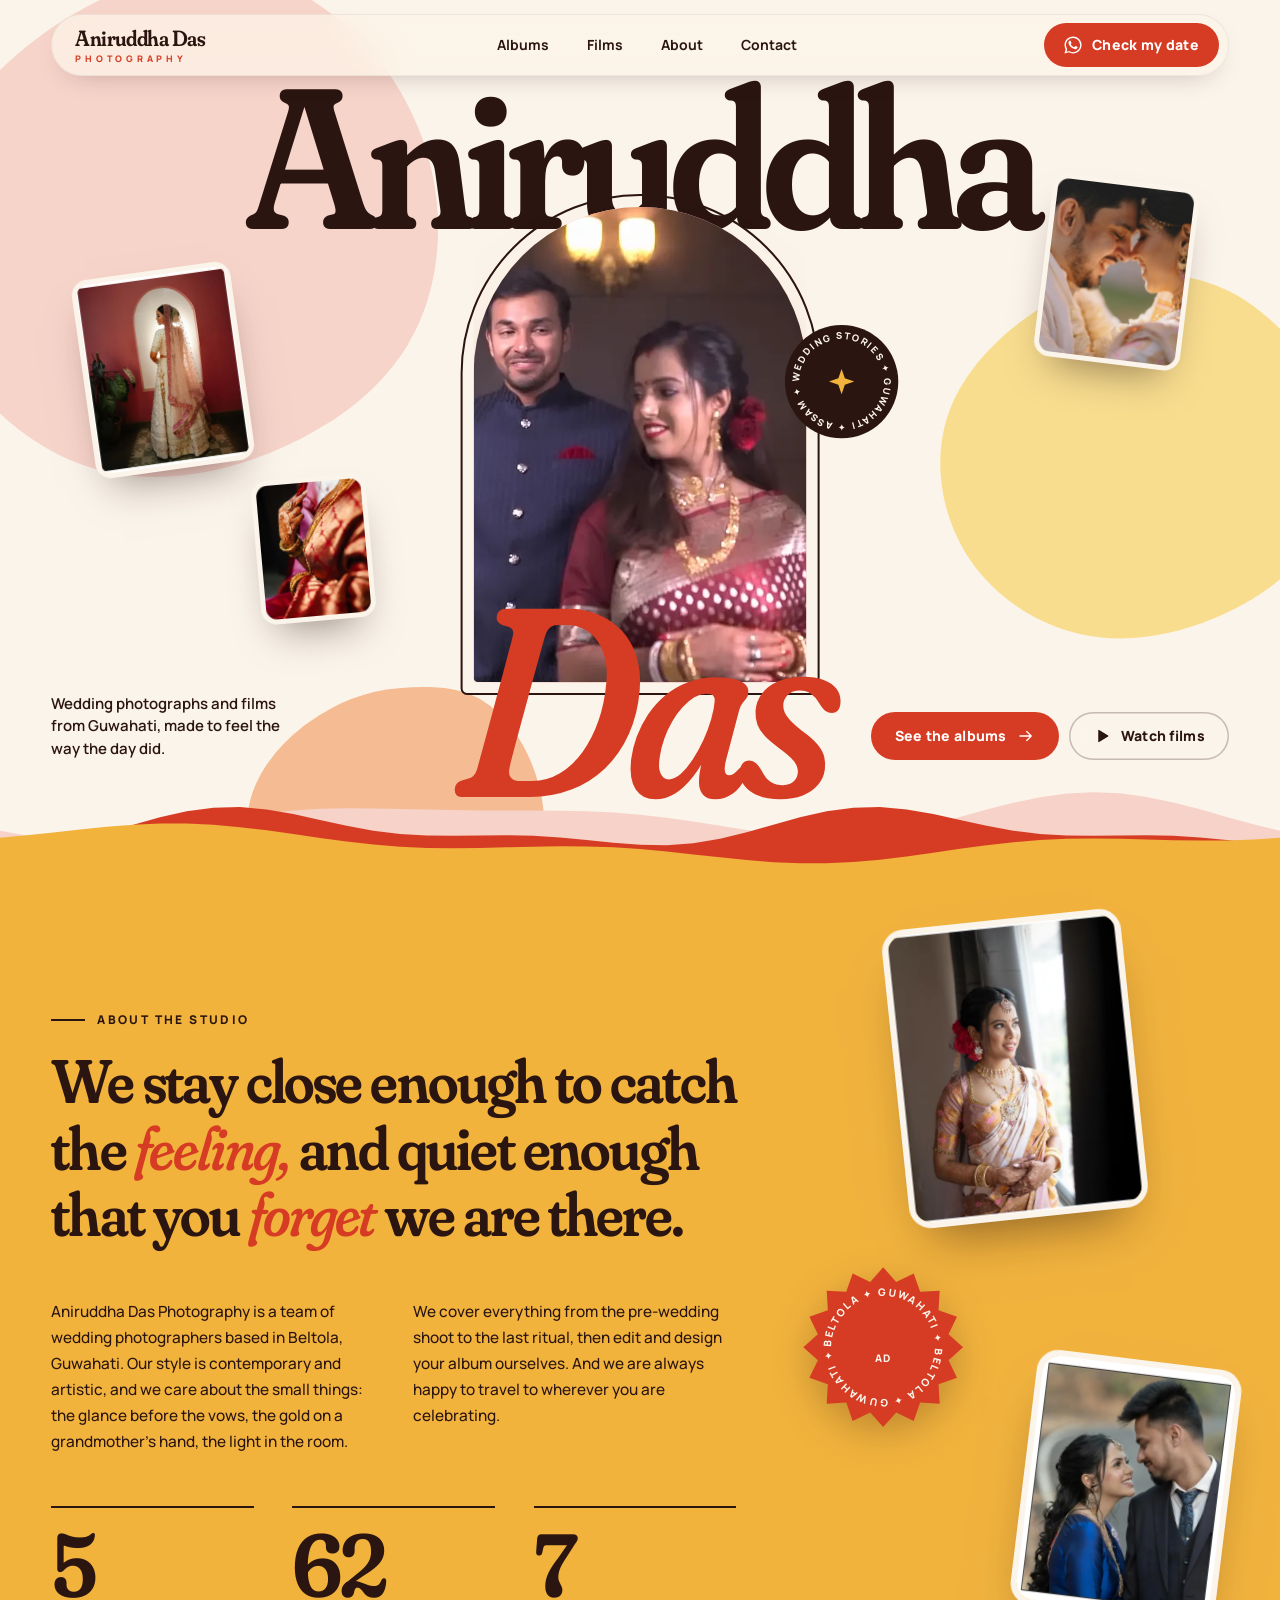
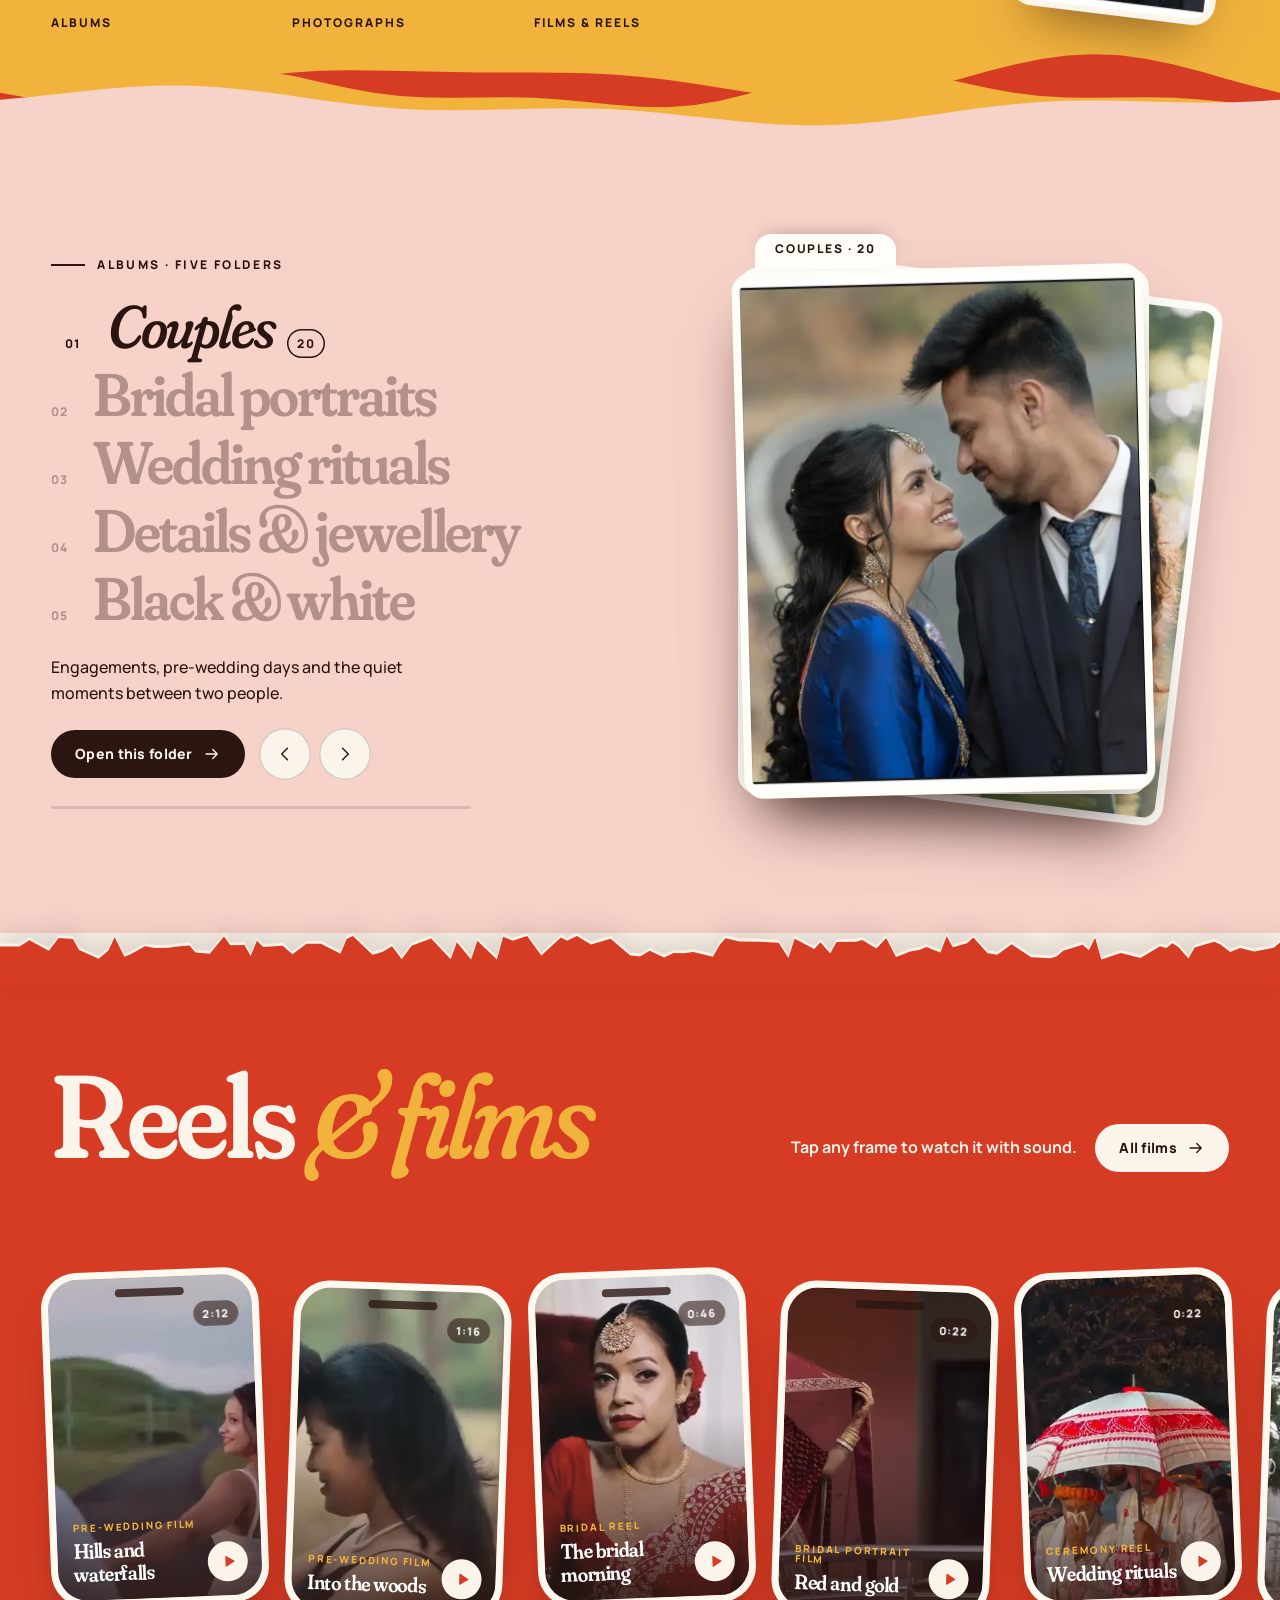
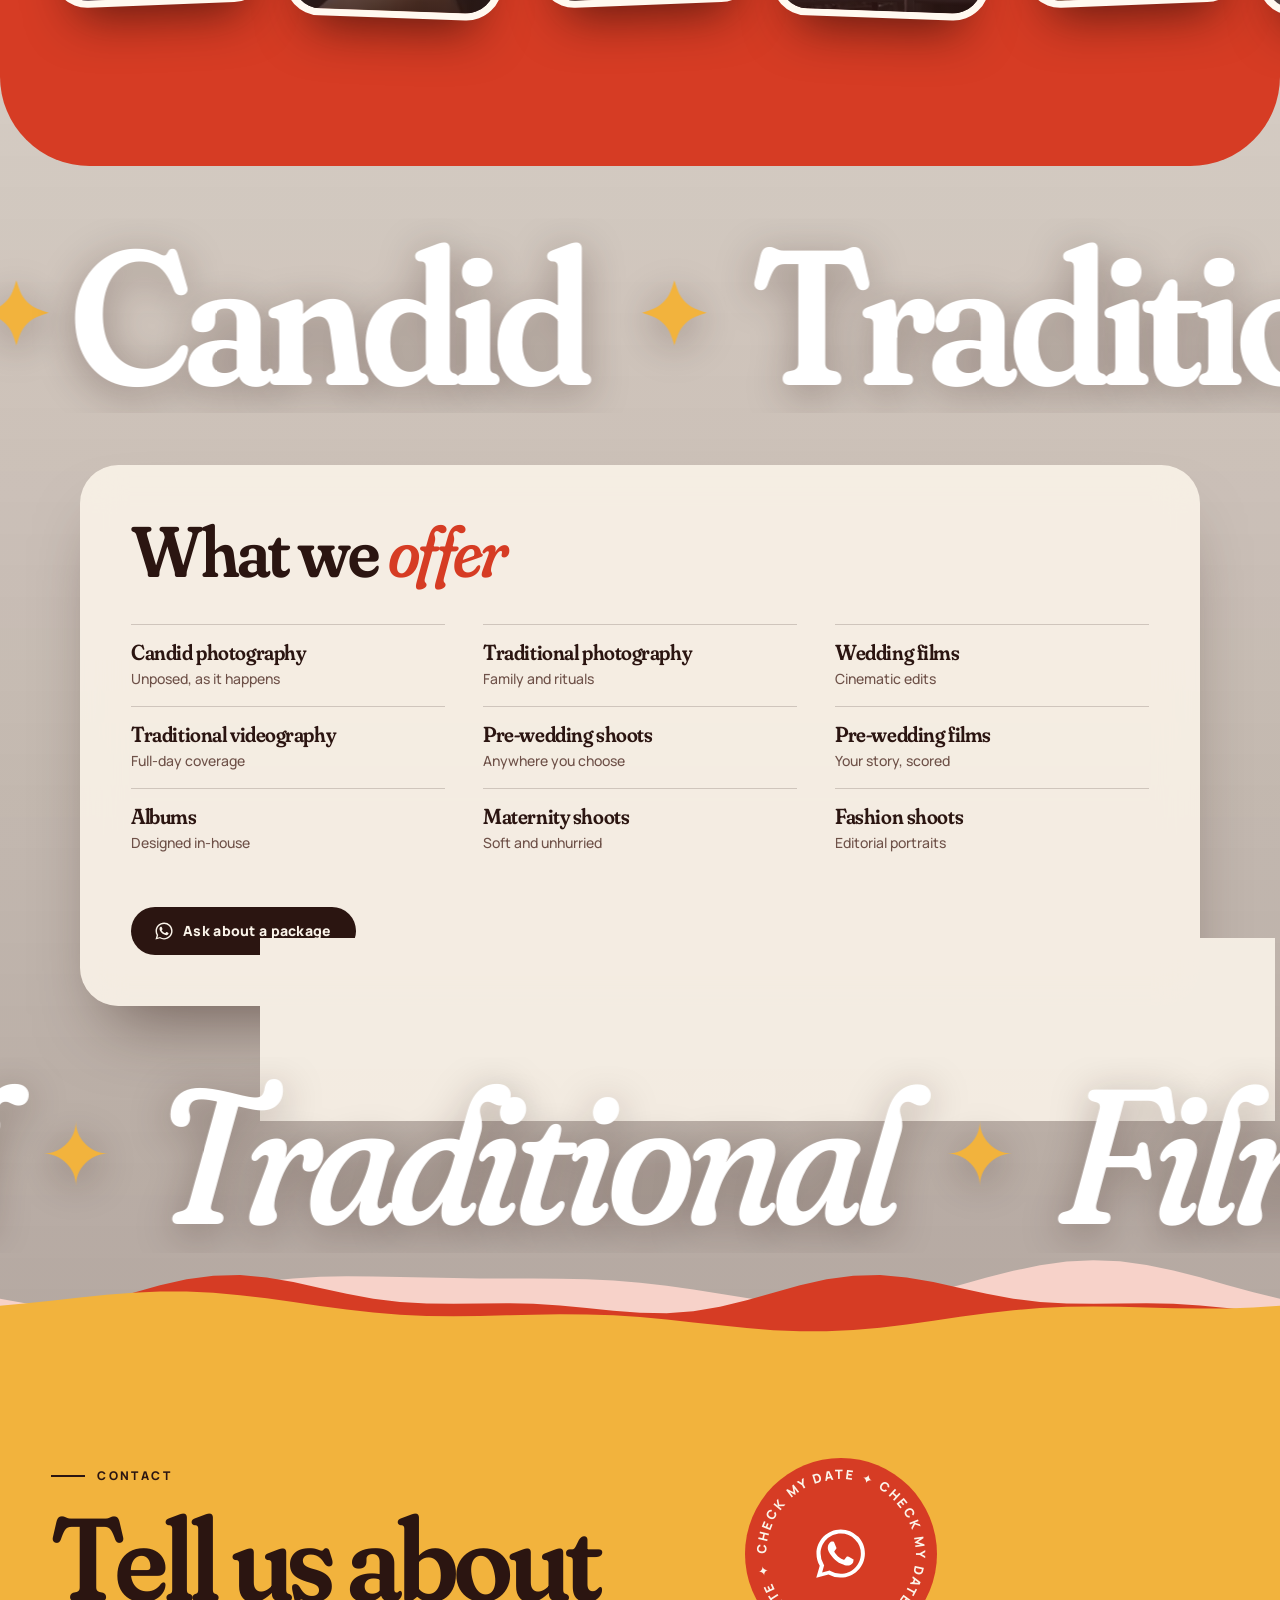
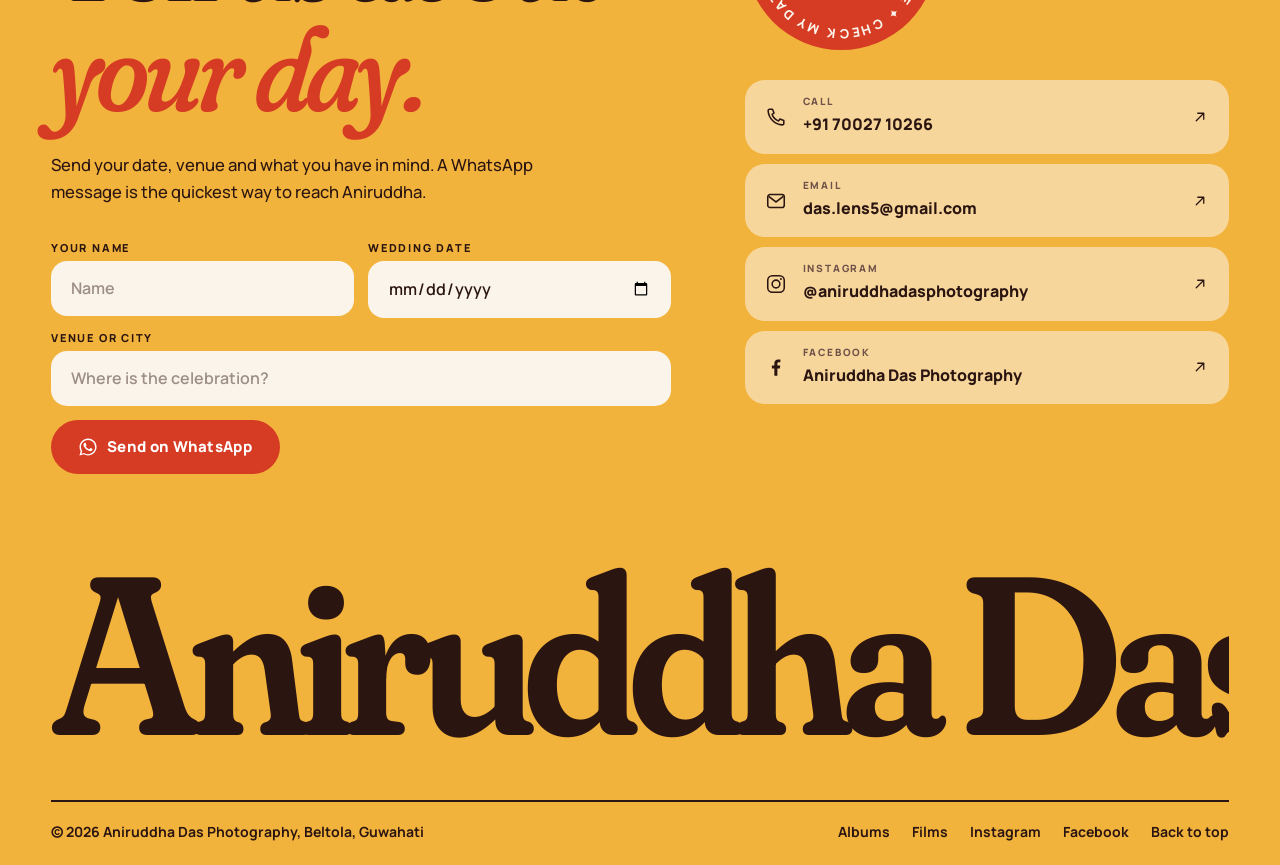
==== commit aa1f2862: "v2" ====
--- a/index.html
+++ b/index.html
@@ -5,7 +5,7 @@
 <meta name="viewport" content="width=device-width, initial-scale=1, viewport-fit=cover">
 <title>Aniruddha Das Photography | Wedding Photographer in Guwahati, Assam</title>
 <meta name="description" content="Aniruddha Das Photography is a wedding photography and films team based in Beltola, Guwahati. Candid and traditional coverage, pre-wedding shoots, wedding films and albums.">
-<meta name="theme-color" content="#F7F3F1">
+<meta name="theme-color" content="#FBF4EA">
 <meta property="og:type" content="website">
 <meta property="og:title" content="Aniruddha Das Photography | Wedding Photographer in Guwahati, Assam">
 <meta property="og:description" content="Aniruddha Das Photography is a wedding photography and films team based in Beltola, Guwahati. Candid and traditional coverage, pre-wedding shoots, wedding films and albums.">
@@ -14,19 +14,14 @@
 <link rel="icon" href="assets/brand/favicon.svg" type="image/svg+xml">
 <link rel="icon" href="assets/brand/favicon-32.png" sizes="32x32" type="image/png">
 <link rel="apple-touch-icon" href="assets/brand/apple-touch-icon.png">
-<link rel="preconnect" href="https://fonts.googleapis.com">
-<link rel="preconnect" href="https://fonts.gstatic.com" crossorigin>
-<link href="https://fonts.googleapis.com/css2?family=Bodoni+Moda:ital,opsz,wght@0,6..96,400;0,6..96,500;1,6..96,400&family=Jost:wght@400;500&display=swap" rel="stylesheet">
+<link rel="preload" href="assets/fonts/fraunces.woff" as="font" type="font/woff" crossorigin>
+<link rel="preload" href="assets/fonts/manrope.woff" as="font" type="font/woff" crossorigin>
+<script>try{var s=sessionStorage,h=document.documentElement;if(s.getItem("ad-leave")){h.classList.add("cur-cover");s.removeItem("ad-leave")}else if(document.body===null&&/(^|\/)(index\.html)?$/.test(location.pathname)&&!s.getItem("ad-intro")){h.classList.add("cur-cover","cur-intro")}}catch(e){}</script>
 <link rel="stylesheet" href="css/style.css">
-<noscript><style>.curtain{display:none}.reveal,.g-item,.fade-up{opacity:1;transform:none}.reveal-img{clip-path:none}.reveal-img img{transform:none}</style></noscript>
-<link rel="preload" as="image" href="assets/video/posters/hero.webp" media="(min-width: 721px)">
-<link rel="preload" as="image" href="assets/video/posters/hero-mobile.webp" media="(max-width: 720px)">
+<noscript><style>.curtain,.cursor,.loader{display:none!important}.rv,[data-words] .wd>span,[data-chars] .ch{opacity:1!important;transform:none!important}.hero__arch,.hero__arch .arch__in{clip-path:none!important}</style></noscript>
 </head>
 <body class="page-home">
-
-<div class="curtain" aria-hidden="true">
-  <svg class="curtain__mark" viewBox="0 0 64 64"><circle class="ring" cx="32" cy="32" r="30" fill="none" stroke="currentColor" stroke-width="1"/><text x="32" y="40.5" text-anchor="middle" font-family="'Bodoni Moda', Didot, Georgia, serif" font-style="italic" font-size="23" fill="currentColor">AD</text></svg>
-</div>
+<svg width="0" height="0" style="position:absolute" aria-hidden="true">
 <svg width="0" height="0" style="position:absolute" aria-hidden="true">
   <symbol id="i-wa" viewBox="0 0 24 24"><path fill="currentColor" d="M17.47 14.38c-.3-.15-1.76-.87-2.03-.97-.27-.1-.47-.15-.67.15-.2.3-.77.97-.94 1.17-.17.2-.35.22-.64.07-.3-.15-1.26-.46-2.4-1.48-.89-.79-1.49-1.77-1.66-2.07-.17-.3-.02-.46.13-.61.13-.13.3-.35.45-.52.15-.17.2-.3.3-.5.1-.2.05-.37-.03-.52-.07-.15-.67-1.62-.92-2.22-.24-.58-.49-.5-.67-.51h-.57c-.2 0-.52.07-.79.37-.27.3-1.04 1.02-1.04 2.48 0 1.46 1.07 2.88 1.21 3.07.15.2 2.1 3.2 5.08 4.49.71.31 1.26.49 1.69.63.71.23 1.36.2 1.87.12.57-.08 1.76-.72 2.01-1.41.25-.7.25-1.29.17-1.41-.07-.13-.27-.2-.57-.35zM12.05 21.5h-.01a9.4 9.4 0 0 1-4.8-1.32l-.34-.2-3.56.93.95-3.47-.22-.36a9.42 9.42 0 0 1-1.44-5.02c0-5.2 4.23-9.43 9.44-9.43a9.37 9.37 0 0 1 6.67 2.77 9.37 9.37 0 0 1 2.76 6.67c0 5.2-4.24 9.43-9.45 9.43zm8.03-17.47A11.28 11.28 0 0 0 12.05.7C5.8.7.7 5.79.7 12.05c0 2 .52 3.95 1.52 5.67L.6 23.3l5.72-1.5a11.33 11.33 0 0 0 5.72 1.46h.01c6.25 0 11.34-5.09 11.35-11.35 0-3.03-1.18-5.88-3.32-8.02z"/></symbol>
   <symbol id="i-ig" viewBox="0 0 24 24"><g fill="none" stroke="currentColor" stroke-width="1.7"><rect x="3" y="3" width="18" height="18" rx="5"/><circle cx="12" cy="12" r="4.2"/></g><circle cx="17.4" cy="6.6" r="1.1" fill="currentColor"/></symbol>
@@ -44,225 +39,239 @@
   <symbol id="i-film" viewBox="0 0 24 24"><g fill="none" stroke="currentColor" stroke-width="1.7" stroke-linejoin="round"><rect x="3" y="6" width="13" height="12" rx="2"/><path d="m16 10.5 5-3v9l-5-3z"/></g></symbol>
   <symbol id="i-plane" viewBox="0 0 24 24"><path fill="none" stroke="currentColor" stroke-width="1.7" stroke-linejoin="round" d="m21 4-8.5 17-2.2-7.3L3 11.5z"/></symbol>
 </svg>
+</svg>
 <a class="sr-only" href="#main">Skip to content</a>
-<header class="site-header" id="top">
-  <div class="wrap">
-    <a class="logo" href="index.html" aria-label="Aniruddha Das Photography, home">
-      <svg class="logo__mark" viewBox="0 0 64 64" aria-hidden="true"><circle cx="32" cy="32" r="30" fill="none" stroke="currentColor" stroke-width="1"/><circle cx="32" cy="32" r="26" fill="none" stroke="currentColor" stroke-width=".6" opacity=".55"/><text x="32" y="40.5" text-anchor="middle" font-family="'Bodoni Moda', Didot, Georgia, serif" font-style="italic" font-size="23" fill="currentColor">AD</text></svg>
-      <span class="logo__text"><span class="logo__name">Aniruddha Das</span><span class="logo__sub">PHOTOGRAPHY</span></span>
-    </a>
-    <nav class="nav" aria-label="Main">
-      <a href="#albums">Albums</a>
-      <a href="films.html">Films</a>
-      <a href="#about">About</a>
-      <a href="#contact">Contact</a>
-      <span class="header-social">
-        <a class="icon-btn" href="https://www.instagram.com/aniruddhadasphotography/" target="_blank" rel="noopener" aria-label="Instagram"><svg aria-hidden="true"><use href="#i-ig"/></svg></a>
-        <a class="icon-btn" href="https://www.facebook.com/Aniruddhadasphotographyy/" target="_blank" rel="noopener" aria-label="Facebook"><svg aria-hidden="true"><use href="#i-fb"/></svg></a>
-        <a class="icon-btn" href="tel:+917002710266" aria-label="Call +91 70027 10266"><svg aria-hidden="true"><use href="#i-phone"/></svg></a>
-      </span>
-      <a class="btn" href="https://wa.me/917002710266?text=Hi%20Aniruddha%2C%20I%27d%20like%20to%20ask%20about%20wedding%20photography%20for%20my%20date." target="_blank" rel="noopener"><svg aria-hidden="true"><use href="#i-wa"/></svg>Check my date</a>
-    </nav>
-    <button class="menu-toggle" type="button" aria-label="Open menu" aria-expanded="false" aria-controls="mobile-menu"><span></span><span></span></button>
-  </div>
+<div class="progress" aria-hidden="true"><i></i></div>
+<header class="hdr" id="top">
+  <a class="brand" href="index.html" aria-label="Aniruddha Das Photography, home"><span class="brand__n">Aniruddha Das</span><span class="brand__s">photography</span></a>
+  <nav class="hdr__nav" aria-label="Main">
+    <a href="index.html#albums">Albums</a>
+    <a href="films.html">Films</a>
+    <a href="index.html#about">About</a>
+    <a href="index.html#contact">Contact</a>
+  </nav>
+  <a class="pill pill--coral hdr__cta" href="https://wa.me/917002710266?text=Hi%20Aniruddha%2C%20I%27d%20like%20to%20ask%20about%20wedding%20photography%20for%20my%20date." target="_blank" rel="noopener"><svg aria-hidden="true"><use href="#i-wa"/></svg><span>Check my date</span></a>
+  <button class="burger" type="button" aria-label="Open menu" aria-expanded="false" aria-controls="menu"><i></i><i></i></button>
 </header>
-
-<div class="mobile-menu" id="mobile-menu" aria-hidden="true">
+<div class="menu" id="menu" aria-hidden="true">
   <nav aria-label="Mobile">
-    <a href="index.html"><small>i.</small>Home</a>
-    <a href="#albums"><small>ii.</small>Albums</a>
-    <a href="films.html"><small>iii.</small>Films</a>
-    <a href="#about"><small>iv.</small>About</a>
-    <a href="#contact"><small>v.</small>Contact</a>
+    <a href="index.html"><small>01</small>Home</a>
+    <a href="index.html#albums"><small>02</small>Albums</a>
+    <a href="films.html"><small>03</small>Films</a>
+    <a href="index.html#about"><small>04</small>About</a>
+    <a href="index.html#contact"><small>05</small>Contact</a>
   </nav>
-  <div class="mobile-menu__foot">
-    <a class="btn" href="https://wa.me/917002710266?text=Hi%20Aniruddha%2C%20I%27d%20like%20to%20ask%20about%20wedding%20photography%20for%20my%20date." target="_blank" rel="noopener"><svg aria-hidden="true"><use href="#i-wa"/></svg>Check my date on WhatsApp</a>
-    <div class="row">
-      <a class="icon-btn" href="https://www.instagram.com/aniruddhadasphotography/" target="_blank" rel="noopener" aria-label="Instagram"><svg aria-hidden="true"><use href="#i-ig"/></svg></a>
-      <a class="icon-btn" href="https://www.facebook.com/Aniruddhadasphotographyy/" target="_blank" rel="noopener" aria-label="Facebook"><svg aria-hidden="true"><use href="#i-fb"/></svg></a>
-      <a class="icon-btn" href="tel:+917002710266" aria-label="Call"><svg aria-hidden="true"><use href="#i-phone"/></svg></a>
-      <a class="icon-btn" href="mailto:das.lens5@gmail.com" aria-label="Email"><svg aria-hidden="true"><use href="#i-mail"/></svg></a>
+  <div class="menu__foot">
+    <a class="pill pill--paper" href="https://wa.me/917002710266?text=Hi%20Aniruddha%2C%20I%27d%20like%20to%20ask%20about%20wedding%20photography%20for%20my%20date." target="_blank" rel="noopener"><svg aria-hidden="true"><use href="#i-wa"/></svg><span>Check my date</span></a>
+    <div class="menu__soc">
+      <a class="round" href="https://www.instagram.com/aniruddhadasphotography/" target="_blank" rel="noopener" aria-label="Instagram"><svg aria-hidden="true"><use href="#i-ig"/></svg></a>
+      <a class="round" href="https://www.facebook.com/Aniruddhadasphotographyy/" target="_blank" rel="noopener" aria-label="Facebook"><svg aria-hidden="true"><use href="#i-fb"/></svg></a>
+      <a class="round" href="tel:+917002710266" aria-label="Call"><svg aria-hidden="true"><use href="#i-phone"/></svg></a>
+      <a class="round" href="mailto:das.lens5@gmail.com" aria-label="Email"><svg aria-hidden="true"><use href="#i-mail"/></svg></a>
     </div>
     <p>Beltola, Guwahati, Assam</p>
   </div>
 </div>
-
 <main id="main">
 
-  <section class="hero" aria-label="Introduction">
-    <div class="hero__media">
-      <video id="heroVideo" muted playsinline loop preload="none" poster="assets/video/posters/hero.webp"
-        data-src-desktop="assets/video/hero.mp4" data-src-mobile="assets/video/hero-mobile.mp4"
-        data-poster-mobile="assets/video/posters/hero-mobile.webp" aria-hidden="true"></video>
-    </div>
-    <div class="hero__content">
-      <div class="wrap">
-        <h1 class="hero__title" aria-label="Aniruddha Das">
-          <span class="line" data-split>Aniruddha</span>
-          <span class="line" data-split>Das</span>
-        </h1>
-        <div class="hero__side fade-up">
-          <p>Wedding photographs and films from Guwahati, made to feel the way the day did.</p>
-          <div class="hero__actions">
-            <a class="btn" href="#albums">See the albums</a>
-            <a class="btn btn--ghost" href="films.html"><svg aria-hidden="true"><use href="#i-play"/></svg>Watch films</a>
+  <!-- HERO -->
+  <section class="hero" id="hero" aria-label="Introduction">
+    <div class="hero__blobs" aria-hidden="true">
+      <svg class="blob b1" viewBox="0 0 200 200"><path fill="var(--blush)" d="M45.7,-58.3C58.4,-47.6,67.2,-32.5,70.6,-16.2C74,0.1,72,17.6,63.7,31.4C55.4,45.2,40.8,55.3,25,61.6C9.2,67.9,-7.8,70.4,-23.4,66C-39,61.6,-53.2,50.3,-61.9,35.7C-70.6,21.1,-73.8,3.2,-69.9,-12.6C-66,-28.4,-55,-42.2,-41.6,-52.7C-28.2,-63.2,-12.4,-70.4,2.6,-73.5C17.6,-76.6,33,-69,45.7,-58.3Z" transform="translate(100 100)"/></svg>
+      <svg class="blob b2" viewBox="0 0 200 200"><path fill="var(--butter)" d="M39.4,-50.6C51.3,-41.5,61.3,-29.4,65.4,-15.3C69.5,-1.2,67.7,14.9,60.2,27.5C52.7,40.1,39.5,49.2,25.2,55.1C10.9,61,-4.5,63.7,-19.4,60.5C-34.3,57.3,-48.7,48.2,-57.6,35C-66.5,21.8,-69.9,4.5,-66.1,-10.4C-62.3,-25.3,-51.3,-37.8,-38.7,-46.9C-26.1,-56,-13,-61.7,0.3,-62.1C13.6,-62.5,27.5,-59.7,39.4,-50.6Z" transform="translate(100 100)"/></svg>
+      <svg class="blob b3" viewBox="0 0 200 200"><path fill="var(--apricot)" d="M42.8,-55.6C54.6,-46.3,62.6,-31.8,66.1,-16.1C69.6,-0.4,68.6,16.5,61.3,29.8C54,43.1,40.4,52.8,25.7,58.3C11,63.8,-4.7,65.1,-19.7,61.1C-34.7,57.1,-49,47.8,-58.1,34.6C-67.2,21.4,-71.1,4.3,-67.6,-10.7C-64.1,-25.7,-53.2,-38.6,-40.5,-47.8C-27.8,-57,-13.9,-62.5,0.9,-63.6C15.7,-64.7,31,-64.9,42.8,-55.6Z" transform="translate(100 100)"/></svg>
+    </div>
+
+    <div class="hero__stage">
+      <h1 class="hero__back" aria-label="Aniruddha Das"><span data-chars>Aniruddha</span></h1>
+
+      <figure class="hero__arch" data-cursor="Play" data-film="hero">
+        <div class="arch__in">
+          <img class="arch__poster" src="assets/video/posters/hero-mobile.webp" alt="A couple in festive wear, laughing together" width="540" height="873" fetchpriority="high">
+          <video id="heroVideo" muted playsinline loop preload="none" data-src="assets/video/hero-mobile.mp4" aria-hidden="true"></video>
+        </div>
+      </figure>
+
+      <span class="hero__front" aria-hidden="true"><span data-chars>Das</span></span>
+
+      <figure class="float f1" data-fl="-.22"><img src="assets/img/bridal/04-sm.webp" alt="" width="560" height="700"></figure>
+      <figure class="float f2" data-fl="-.34"><img src="assets/img/couples/14-sm.webp" alt="" width="560" height="700"></figure>
+      <figure class="float f3" data-fl="-.12"><img src="assets/img/details/06-sm.webp" alt="" width="560" height="700"></figure>
+
+      <svg class="badge" viewBox="0 0 128 128" aria-hidden="true">
+        <defs><path id="bc" d="M64 64 m-47 0 a47 47 0 1 1 94 0 a47 47 0 1 1 -94 0"/></defs>
+        <circle cx="64" cy="64" r="63" fill="var(--ink)"/>
+        <g class="badge__spin"><text><textPath href="#bc" textLength="290" lengthAdjust="spacing">WEDDING STORIES ✦ GUWAHATI ✦ ASSAM ✦ </textPath></text></g>
+        <path d="M64 50l3.6 10.4L78 64l-10.4 3.6L64 78l-3.6-10.4L50 64l10.4-3.6z" fill="var(--gold)"/>
+      </svg>
+
+      <div class="hero__tag">
+        <p>Wedding photographs and films from Guwahati, made to feel the way the day did.</p>
+      </div>
+      <div class="hero__cta">
+        <a class="pill pill--coral" href="#albums" data-cursor="Go"><span>See the albums</span><svg aria-hidden="true"><use href="#i-arrow"/></svg></a>
+        <a class="pill pill--ghost" href="films.html" data-cursor="Play"><svg aria-hidden="true"><use href="#i-play"/></svg><span>Watch films</span></a>
+      </div>
+      <span class="hero__scroll" aria-hidden="true"><i></i>Scroll</span>
+    </div>
+  </section>
+
+  <!-- ABOUT / STATEMENT -->
+  <section class="band" id="about">
+    <div class="waves" aria-hidden="true"><svg class="wv wv1" viewBox="0 0 2880 200" preserveAspectRatio="none" style="fill:var(--blush)"><path d="M0 200 L0 90.2 L30 97.8 L60 102.4 L90 103.6 L120 101.7 L150 97.1 L180 90.5 L210 82.9 L240 75.2 L270 68.2 L300 62.5 L330 58.4 L360 56.0 L390 55.1 L420 55.3 L450 56.1 L480 57.1 L510 58.0 L540 58.5 L570 58.6 L600 58.7 L630 59.0 L660 59.9 L690 61.9 L720 65.2 L750 69.9 L780 75.8 L810 82.4 L840 89.0 L870 94.9 L900 99.2 L930 101.1 L960 100.1 L990 96.1 L1020 89.1 L1050 79.6 L1080 68.7 L1110 57.2 L1140 46.6 L1170 37.9 L1200 32.2 L1230 30.1 L1260 31.8 L1290 37.4 L1320 46.0 L1350 56.8 L1380 68.6 L1410 80.1 L1440 90.2 L1470 97.8 L1500 102.4 L1530 103.6 L1560 101.7 L1590 97.1 L1620 90.5 L1650 82.9 L1680 75.2 L1710 68.2 L1740 62.5 L1770 58.4 L1800 56.0 L1830 55.1 L1860 55.3 L1890 56.1 L1920 57.1 L1950 58.0 L1980 58.5 L2010 58.6 L2040 58.7 L2070 59.0 L2100 59.9 L2130 61.9 L2160 65.2 L2190 69.9 L2220 75.8 L2250 82.4 L2280 89.0 L2310 94.9 L2340 99.2 L2370 101.1 L2400 100.1 L2430 96.1 L2460 89.1 L2490 79.6 L2520 68.7 L2550 57.2 L2580 46.6 L2610 37.9 L2640 32.2 L2670 30.1 L2700 31.8 L2730 37.4 L2760 46.0 L2790 56.8 L2820 68.6 L2850 80.1 L2880 90.2 L2880 200Z"/></svg><svg class="wv wv2" viewBox="0 0 2880 200" preserveAspectRatio="none" style="fill:var(--coral)"><path d="M0 200 L0 112.1 L30 112.7 L60 109.7 L90 102.8 L120 92.7 L150 80.9 L180 69.2 L210 59.8 L240 54.2 L270 53.2 L300 56.9 L330 64.1 L360 73.3 L390 82.5 L420 90.2 L450 95.3 L480 97.8 L510 98.1 L540 97.5 L570 97.1 L600 98.0 L630 100.7 L660 104.6 L690 108.9 L720 112.1 L750 112.7 L780 109.7 L810 102.8 L840 92.7 L870 80.9 L900 69.2 L930 59.8 L960 54.2 L990 53.2 L1020 56.9 L1050 64.1 L1080 73.3 L1110 82.5 L1140 90.2 L1170 95.3 L1200 97.8 L1230 98.1 L1260 97.5 L1290 97.1 L1320 98.0 L1350 100.7 L1380 104.6 L1410 108.9 L1440 112.1 L1470 112.7 L1500 109.7 L1530 102.8 L1560 92.7 L1590 80.9 L1620 69.2 L1650 59.8 L1680 54.2 L1710 53.2 L1740 56.9 L1770 64.1 L1800 73.3 L1830 82.5 L1860 90.2 L1890 95.3 L1920 97.8 L1950 98.1 L1980 97.5 L2010 97.1 L2040 98.0 L2070 100.7 L2100 104.6 L2130 108.9 L2160 112.1 L2190 112.7 L2220 109.7 L2250 102.8 L2280 92.7 L2310 80.9 L2340 69.2 L2370 59.8 L2400 54.2 L2430 53.2 L2460 56.9 L2490 64.1 L2520 73.3 L2550 82.5 L2580 90.2 L2610 95.3 L2640 97.8 L2670 98.1 L2700 97.5 L2730 97.1 L2760 98.0 L2790 100.7 L2820 104.6 L2850 108.9 L2880 112.1 L2880 200Z"/></svg><svg class="wv wv3" viewBox="0 0 2880 200" preserveAspectRatio="none" style="fill:var(--gold)"><path d="M0 200 L0 101.1 L30 97.3 L60 92.8 L90 88.2 L120 83.9 L150 80.7 L180 79.0 L210 79.0 L240 81.0 L270 84.6 L300 89.6 L330 95.5 L360 101.5 L390 107.1 L420 111.8 L450 115.2 L480 117.1 L510 117.7 L540 117.3 L570 116.2 L600 115.1 L630 114.5 L660 114.7 L690 116.2 L720 118.9 L750 122.7 L780 127.2 L810 131.8 L840 136.1 L870 139.3 L900 141.0 L930 141.0 L960 139.0 L990 135.4 L1020 130.4 L1050 124.5 L1080 118.5 L1110 112.9 L1140 108.2 L1170 104.8 L1200 102.9 L1230 102.3 L1260 102.7 L1290 103.8 L1320 104.9 L1350 105.5 L1380 105.3 L1410 103.8 L1440 101.1 L1470 97.3 L1500 92.8 L1530 88.2 L1560 83.9 L1590 80.7 L1620 79.0 L1650 79.0 L1680 81.0 L1710 84.6 L1740 89.6 L1770 95.5 L1800 101.5 L1830 107.1 L1860 111.8 L1890 115.2 L1920 117.1 L1950 117.7 L1980 117.3 L2010 116.2 L2040 115.1 L2070 114.5 L2100 114.7 L2130 116.2 L2160 118.9 L2190 122.7 L2220 127.2 L2250 131.8 L2280 136.1 L2310 139.3 L2340 141.0 L2370 141.0 L2400 139.0 L2430 135.4 L2460 130.4 L2490 124.5 L2520 118.5 L2550 112.9 L2580 108.2 L2610 104.8 L2640 102.9 L2670 102.3 L2700 102.7 L2730 103.8 L2760 104.9 L2790 105.5 L2820 105.3 L2850 103.8 L2880 101.1 L2880 200Z"/></svg></div>
+    <div class="wrap band__grid">
+      <div class="band__main">
+        <p class="eyebrow">About the studio</p>
+        <h2 class="statement" id="statement" aria-label="We stay close enough to catch the feeling, and quiet enough that you forget we are there.">We stay close enough to catch the feeling, and quiet enough that you forget we are there.</h2>
+        <div class="band__cols rv">
+          <p>Aniruddha Das Photography is a team of wedding photographers based in Beltola, Guwahati. Our style is contemporary and artistic, and we care about the small things: the glance before the vows, the gold on a grandmother&rsquo;s hand, the light in the room.</p>
+          <p>We cover everything from the pre-wedding shoot to the last ritual, then edit and design your album ourselves. And we are always happy to travel to wherever you are celebrating.</p>
+        </div>
+        <ul class="stats rv" aria-label="The studio in numbers">
+          <li><b data-count="5">5</b><span>albums</span></li>
+          <li><b data-count="62">62</b><span>photographs</span></li>
+          <li><b data-count="7">7</b><span>films &amp; reels</span></li>
+        </ul>
+      </div>
+      <div class="band__art" aria-hidden="true">
+        <figure class="tilt t1" data-speed=".10"><img src="assets/img/bridal/12-sm.webp" alt="" loading="lazy" width="560" height="700"></figure>
+        <figure class="tilt t2" data-speed="-.06"><img src="assets/img/couples/06-sm.webp" alt="" loading="lazy" width="560" height="700"></figure>
+        <svg class="sticker" viewBox="0 0 200 200">
+          <defs><path id="sc" d="M100 100 m-62 0 a62 62 0 1 1 124 0 a62 62 0 1 1 -124 0"/></defs>
+          <polygon points="100.0,4.0 115.6,21.5 136.7,11.3 144.4,33.5 167.9,32.1 166.5,55.6 188.7,63.3 178.5,84.4 196.0,100.0 178.5,115.6 188.7,136.7 166.5,144.4 167.9,167.9 144.4,166.5 136.7,188.7 115.6,178.5 100.0,196.0 84.4,178.5 63.3,188.7 55.6,166.5 32.1,167.9 33.5,144.4 11.3,136.7 21.5,115.6 4.0,100.0 21.5,84.4 11.3,63.3 33.5,55.6 32.1,32.1 55.6,33.5 63.3,11.3 84.4,21.5" fill="var(--coral)"/>
+          <g class="sticker__spin"><text><textPath href="#sc" textLength="386" lengthAdjust="spacing">BELTOLA ✦ GUWAHATI ✦ BELTOLA ✦ GUWAHATI ✦ </textPath></text></g>
+          <text x="100" y="118" text-anchor="middle" class="sticker__ad">AD</text>
+        </svg>
+      </div>
+    </div>
+  </section>
+
+  <!-- ALBUMS -->
+  <section class="albums" id="albums" aria-label="Albums">
+    <div class="waves" aria-hidden="true"><svg class="wv wv1" viewBox="0 0 2880 200" preserveAspectRatio="none" style="fill:var(--coral)"><path d="M0 200 L0 90.2 L30 97.8 L60 102.4 L90 103.6 L120 101.7 L150 97.1 L180 90.5 L210 82.9 L240 75.2 L270 68.2 L300 62.5 L330 58.4 L360 56.0 L390 55.1 L420 55.3 L450 56.1 L480 57.1 L510 58.0 L540 58.5 L570 58.6 L600 58.7 L630 59.0 L660 59.9 L690 61.9 L720 65.2 L750 69.9 L780 75.8 L810 82.4 L840 89.0 L870 94.9 L900 99.2 L930 101.1 L960 100.1 L990 96.1 L1020 89.1 L1050 79.6 L1080 68.7 L1110 57.2 L1140 46.6 L1170 37.9 L1200 32.2 L1230 30.1 L1260 31.8 L1290 37.4 L1320 46.0 L1350 56.8 L1380 68.6 L1410 80.1 L1440 90.2 L1470 97.8 L1500 102.4 L1530 103.6 L1560 101.7 L1590 97.1 L1620 90.5 L1650 82.9 L1680 75.2 L1710 68.2 L1740 62.5 L1770 58.4 L1800 56.0 L1830 55.1 L1860 55.3 L1890 56.1 L1920 57.1 L1950 58.0 L1980 58.5 L2010 58.6 L2040 58.7 L2070 59.0 L2100 59.9 L2130 61.9 L2160 65.2 L2190 69.9 L2220 75.8 L2250 82.4 L2280 89.0 L2310 94.9 L2340 99.2 L2370 101.1 L2400 100.1 L2430 96.1 L2460 89.1 L2490 79.6 L2520 68.7 L2550 57.2 L2580 46.6 L2610 37.9 L2640 32.2 L2670 30.1 L2700 31.8 L2730 37.4 L2760 46.0 L2790 56.8 L2820 68.6 L2850 80.1 L2880 90.2 L2880 200Z"/></svg><svg class="wv wv2" viewBox="0 0 2880 200" preserveAspectRatio="none" style="fill:var(--gold)"><path d="M0 200 L0 112.1 L30 112.7 L60 109.7 L90 102.8 L120 92.7 L150 80.9 L180 69.2 L210 59.8 L240 54.2 L270 53.2 L300 56.9 L330 64.1 L360 73.3 L390 82.5 L420 90.2 L450 95.3 L480 97.8 L510 98.1 L540 97.5 L570 97.1 L600 98.0 L630 100.7 L660 104.6 L690 108.9 L720 112.1 L750 112.7 L780 109.7 L810 102.8 L840 92.7 L870 80.9 L900 69.2 L930 59.8 L960 54.2 L990 53.2 L1020 56.9 L1050 64.1 L1080 73.3 L1110 82.5 L1140 90.2 L1170 95.3 L1200 97.8 L1230 98.1 L1260 97.5 L1290 97.1 L1320 98.0 L1350 100.7 L1380 104.6 L1410 108.9 L1440 112.1 L1470 112.7 L1500 109.7 L1530 102.8 L1560 92.7 L1590 80.9 L1620 69.2 L1650 59.8 L1680 54.2 L1710 53.2 L1740 56.9 L1770 64.1 L1800 73.3 L1830 82.5 L1860 90.2 L1890 95.3 L1920 97.8 L1950 98.1 L1980 97.5 L2010 97.1 L2040 98.0 L2070 100.7 L2100 104.6 L2130 108.9 L2160 112.1 L2190 112.7 L2220 109.7 L2250 102.8 L2280 92.7 L2310 80.9 L2340 69.2 L2370 59.8 L2400 54.2 L2430 53.2 L2460 56.9 L2490 64.1 L2520 73.3 L2550 82.5 L2580 90.2 L2610 95.3 L2640 97.8 L2670 98.1 L2700 97.5 L2730 97.1 L2760 98.0 L2790 100.7 L2820 104.6 L2850 108.9 L2880 112.1 L2880 200Z"/></svg><svg class="wv wv3" viewBox="0 0 2880 200" preserveAspectRatio="none" style="fill:var(--alb)"><path d="M0 200 L0 101.1 L30 97.3 L60 92.8 L90 88.2 L120 83.9 L150 80.7 L180 79.0 L210 79.0 L240 81.0 L270 84.6 L300 89.6 L330 95.5 L360 101.5 L390 107.1 L420 111.8 L450 115.2 L480 117.1 L510 117.7 L540 117.3 L570 116.2 L600 115.1 L630 114.5 L660 114.7 L690 116.2 L720 118.9 L750 122.7 L780 127.2 L810 131.8 L840 136.1 L870 139.3 L900 141.0 L930 141.0 L960 139.0 L990 135.4 L1020 130.4 L1050 124.5 L1080 118.5 L1110 112.9 L1140 108.2 L1170 104.8 L1200 102.9 L1230 102.3 L1260 102.7 L1290 103.8 L1320 104.9 L1350 105.5 L1380 105.3 L1410 103.8 L1440 101.1 L1470 97.3 L1500 92.8 L1530 88.2 L1560 83.9 L1590 80.7 L1620 79.0 L1650 79.0 L1680 81.0 L1710 84.6 L1740 89.6 L1770 95.5 L1800 101.5 L1830 107.1 L1860 111.8 L1890 115.2 L1920 117.1 L1950 117.7 L1980 117.3 L2010 116.2 L2040 115.1 L2070 114.5 L2100 114.7 L2130 116.2 L2160 118.9 L2190 122.7 L2220 127.2 L2250 131.8 L2280 136.1 L2310 139.3 L2340 141.0 L2370 141.0 L2400 139.0 L2430 135.4 L2460 130.4 L2490 124.5 L2520 118.5 L2550 112.9 L2580 108.2 L2610 104.8 L2640 102.9 L2670 102.3 L2700 102.7 L2730 103.8 L2760 104.9 L2790 105.5 L2820 105.3 L2850 103.8 L2880 101.1 L2880 200Z"/></svg></div>
+    <div class="wrap albums__grid">
+      <div class="albums__side">
+        <p class="eyebrow">Albums &middot; five folders</p>
+        <ol class="albums__list" id="albList" role="tablist" aria-label="Choose an album"></ol>
+        <p class="albums__blurb" id="albBlurb" aria-live="polite"></p>
+        <div class="albums__actions">
+          <a class="pill" id="albOpen" href="gallery.html?album=couples" data-cursor="Open"><span>Open this folder</span><svg aria-hidden="true"><use href="#i-arrow"/></svg></a>
+          <div class="albums__nav">
+            <button type="button" class="round" data-dir="-1" aria-label="Previous album"><svg aria-hidden="true"><use href="#i-left"/></svg></button>
+            <button type="button" class="round" data-dir="1" aria-label="Next album"><svg aria-hidden="true"><use href="#i-right"/></svg></button>
           </div>
         </div>
-      </div>
-    </div>
-    <span class="scroll-cue" aria-hidden="true">Scroll</span>
-  </section>
-
-  <section class="section" id="about">
-    <div class="wrap about">
-      <div class="about__photos">
-        <figure class="p1 reveal-img"><img src="assets/img/bridal/12-sm.webp" srcset="assets/img/bridal/12-sm.webp 560w, assets/img/bridal/12.webp 1200w" sizes="(max-width: 960px) 60vw, 30vw" alt="Bride in a silk saree beside a window" loading="lazy" width="560" height="700"></figure>
-        <figure class="p2 reveal-img"><img src="assets/img/couples/06-sm.webp" srcset="assets/img/couples/06-sm.webp 560w, assets/img/couples/06.webp 1200w" sizes="(max-width: 960px) 45vw, 22vw" alt="Couple smiling at each other" loading="lazy" width="560" height="700"></figure>
-        <svg class="about__badge" viewBox="0 0 128 128" aria-hidden="true">
-          <defs><path id="circ" d="M64 64 m-50 0 a50 50 0 1 1 100 0 a50 50 0 1 1 -100 0"/></defs>
-          <circle cx="64" cy="64" r="62" fill="#F7F3F1"/>
-          <g class="spin"><text class="ring-text"><textPath href="#circ" textLength="306" lengthAdjust="spacing">WEDDING STORIES ✦ GUWAHATI ✦ ASSAM ✦ </textPath></text></g>
-          <text class="mono" x="64" y="73" text-anchor="middle" font-family="'Bodoni Moda', Georgia, serif" font-style="italic" font-size="26" letter-spacing="0">AD</text>
-        </svg>
-      </div>
-      <div class="about__text reveal">
-        <h2 class="h-lg">Your wedding, told the way it felt.</h2>
-        <p>Aniruddha Das Photography is a team of wedding photographers based in Beltola, Guwahati. Our style is contemporary and artistic, and we care about the small things: the glance before the vows, the gold on a grandmother&rsquo;s hand, the light in the room.</p>
-        <p>We cover everything from the pre-wedding shoot to the last ritual, then edit and design your album ourselves, so the wedding book you keep is unmistakably yours. And we are always happy to travel to wherever you are celebrating.</p>
-        <div class="about__meta">
-          <span><svg aria-hidden="true"><use href="#i-pin"/></svg>Beltola, Guwahati</span>
-          <span><svg aria-hidden="true"><use href="#i-cam"/></svg>Photographs and films</span>
-          <span><svg aria-hidden="true"><use href="#i-plane"/></svg>Available to travel</span>
-        </div>
-        <a class="text-link" href="#contact">Plan your coverage<svg aria-hidden="true"><use href="#i-arrow"/></svg></a>
-      </div>
-    </div>
-  </section>
-
-  <section class="section section--tight albums-section" id="albums">
-    <div class="wrap">
-      <div class="albums-head">
-        <div>
-          <h2 class="h-lg">The albums</h2>
-          <p class="lede">Sixty-two photographs in five folders. Open one to see the full set.</p>
-        </div>
-        <a class="text-link albums-head__link" href="gallery.html?album=couples">Open the first album<svg aria-hidden="true"><use href="#i-arrow"/></svg></a>
-      </div>
-      <div class="albums" id="albumList"><!-- filled by main.js --></div>
-      <div class="albums-nav" id="albumNav">
-        <span class="albums-nav__count" aria-live="polite"><b id="albumNow">01</b> / 05</span>
-        <span class="albums-nav__bar" aria-hidden="true"><i id="albumBar"></i></span>
-        <button class="albums-nav__btn" type="button" data-dir="-1" aria-label="Previous album"><svg aria-hidden="true"><use href="#i-left"/></svg></button>
-        <button class="albums-nav__btn" type="button" data-dir="1" aria-label="Next album"><svg aria-hidden="true"><use href="#i-right"/></svg></button>
-      </div>
-    </div>
-  </section>
-
-  <section class="section section--tight reels-section" id="films" aria-label="Films and reels">
-    <div class="wrap">
-      <div class="albums-head">
-        <div>
-          <h2 class="h-lg">Moving pictures</h2>
-          <p class="lede">Reels and wedding films. Tap any frame to watch it with sound.</p>
-        </div>
-        <a class="text-link" href="films.html">All films<svg aria-hidden="true"><use href="#i-arrow"/></svg></a>
-      </div>
-    </div>
-    <div class="strip" id="strip">
-      <div class="strip__track" id="stripTrack"><!-- filled by main.js --></div>
-    </div>
-  </section>
-
-  <section class="still" aria-label="Services">
+        <div class="albums__prog" aria-hidden="true"><i id="albProg"></i></div>
+      </div>
+      <div class="albums__stage" id="albDeck" data-cursor="Open"></div>
+    </div>
+  </section>
+
+  <!-- REELS -->
+  <section class="reels" id="films" aria-label="Films and reels">
+    <svg class="torn" viewBox="0 0 1440 60" preserveAspectRatio="none" aria-hidden="true"><path d="M0 60 L0 14.7 L22 14.7 L33 7.2 L55 19.6 L66 4.6 L82 6.0 L89 18.7 L111 29.0 L122 19.4 L129 3.7 L140 26.6 L147 23.8 L163 14.3 L174 16.5 L190 16.0 L197 14.8 L213 13.4 L220 21.8 L236 23.2 L252 2.8 L259 13.2 L275 12.8 L282 25.7 L289 8.0 L296 15.2 L318 13.8 L329 23.8 L345 11.4 L361 11.3 L383 23.2 L390 5.8 L397 2.3 L419 24.3 L430 21.1 L441 14.5 L452 29.6 L463 13.7 L485 5.3 L507 29.7 L514 9.6 L530 29.9 L537 7.9 L559 29.9 L566 3.2 L577 8.0 L593 2.3 L609 25.2 L631 4.1 L638 7.8 L649 2.4 L665 12.4 L687 5.6 L709 25.3 L720 26.3 L731 19.6 L747 27.4 L758 22.3 L769 22.7 L780 21.2 L802 26.7 L809 13.8 L816 5.1 L832 8.7 L854 9.2 L876 10.2 L887 28.0 L894 5.5 L916 17.7 L923 9.8 L934 23.0 L941 9.5 L963 9.0 L970 6.9 L986 16.9 L997 4.6 L1008 26.9 L1024 20.4 L1035 18.5 L1042 15.3 L1058 21.6 L1065 2.6 L1072 15.5 L1088 10.9 L1095 4.1 L1111 22.6 L1122 24.2 L1138 11.9 L1160 27.2 L1182 28.4 L1189 26.2 L1196 19.5 L1218 12.6 L1225 19.0 L1232 4.5 L1239 29.8 L1261 22.4 L1283 28.2 L1305 14.3 L1312 16.5 L1319 10.7 L1326 15.5 L1337 28.8 L1344 15.9 L1366 9.2 L1373 12.3 L1384 21.0 L1395 16.5 L1411 20.5 L1433 16.0 L1440 10 L1440 60Z"/></svg>
+    <div class="wrap reels__head">
+      <h2 class="giant" data-words>Reels <em>&amp; films</em></h2>
+      <div class="reels__side">
+        <p>Tap any frame to watch it with sound.</p>
+        <a class="pill pill--paper" href="films.html" data-cursor="Go"><span>All films</span><svg aria-hidden="true"><use href="#i-arrow"/></svg></a>
+      </div>
+    </div>
+    <div class="reelstrip" id="reelStrip" data-cursor="Drag"><div class="reelstrip__track" id="reelTrack"></div></div>
+  </section>
+
+  <!-- SERVICES OVER A STILL PICTURE -->
+  <section class="still" id="services" aria-label="Services">
     <div class="still__bg" aria-hidden="true">
       <picture>
         <source media="(max-width: 720px)" srcset="assets/img/site/still-bg-sm.webp">
         <img src="assets/img/site/still-bg.webp" alt="" loading="lazy">
       </picture>
     </div>
-    <div class="still__inner">
+    <div class="still__marq" data-marq="-1" aria-hidden="true"><div class="marq__in"><span>Candid <i>✦</i> Traditional <i>✦</i> Wedding films <i>✦</i> Pre-wedding <i>✦</i> Albums <i>✦</i> </span><span>Candid <i>✦</i> Traditional <i>✦</i> Wedding films <i>✦</i> Pre-wedding <i>✦</i> Albums <i>✦</i> </span></div></div>
+    <div class="wrap">
+      <div class="glass">
+        <h2 class="h2" data-words>What we <em>offer</em></h2>
+        <ul class="services" aria-label="What we offer">
+          <li><b>Candid photography</b><span>Unposed, as it happens</span></li>
+          <li><b>Traditional photography</b><span>Family and rituals</span></li>
+          <li><b>Wedding films</b><span>Cinematic edits</span></li>
+          <li><b>Traditional videography</b><span>Full-day coverage</span></li>
+          <li><b>Pre-wedding shoots</b><span>Anywhere you choose</span></li>
+          <li><b>Pre-wedding films</b><span>Your story, scored</span></li>
+          <li><b>Albums</b><span>Designed in-house</span></li>
+          <li><b>Maternity shoots</b><span>Soft and unhurried</span></li>
+          <li><b>Fashion shoots</b><span>Editorial portraits</span></li>
+        </ul>
+        <a class="pill" href="https://wa.me/917002710266?text=Hi%20Aniruddha%2C%20I%27d%20like%20to%20ask%20about%20wedding%20photography%20for%20my%20date." target="_blank" rel="noopener" data-cursor="Chat"><svg aria-hidden="true"><use href="#i-wa"/></svg><span>Ask about a package</span></a>
+      </div>
+    </div>
+    <div class="still__marq still__marq--b" data-marq="1" aria-hidden="true"><div class="marq__in"><span>Maternity <i>✦</i> Fashion <i>✦</i> Candid <i>✦</i> Traditional <i>✦</i> Films <i>✦</i> </span><span>Maternity <i>✦</i> Fashion <i>✦</i> Candid <i>✦</i> Traditional <i>✦</i> Films <i>✦</i> </span></div></div>
+  </section>
+
+  <!-- CONTACT -->
+  <section class="contact" id="contact">
+    <div class="waves" aria-hidden="true"><svg class="wv wv1" viewBox="0 0 2880 200" preserveAspectRatio="none" style="fill:var(--blush)"><path d="M0 200 L0 90.2 L30 97.8 L60 102.4 L90 103.6 L120 101.7 L150 97.1 L180 90.5 L210 82.9 L240 75.2 L270 68.2 L300 62.5 L330 58.4 L360 56.0 L390 55.1 L420 55.3 L450 56.1 L480 57.1 L510 58.0 L540 58.5 L570 58.6 L600 58.7 L630 59.0 L660 59.9 L690 61.9 L720 65.2 L750 69.9 L780 75.8 L810 82.4 L840 89.0 L870 94.9 L900 99.2 L930 101.1 L960 100.1 L990 96.1 L1020 89.1 L1050 79.6 L1080 68.7 L1110 57.2 L1140 46.6 L1170 37.9 L1200 32.2 L1230 30.1 L1260 31.8 L1290 37.4 L1320 46.0 L1350 56.8 L1380 68.6 L1410 80.1 L1440 90.2 L1470 97.8 L1500 102.4 L1530 103.6 L1560 101.7 L1590 97.1 L1620 90.5 L1650 82.9 L1680 75.2 L1710 68.2 L1740 62.5 L1770 58.4 L1800 56.0 L1830 55.1 L1860 55.3 L1890 56.1 L1920 57.1 L1950 58.0 L1980 58.5 L2010 58.6 L2040 58.7 L2070 59.0 L2100 59.9 L2130 61.9 L2160 65.2 L2190 69.9 L2220 75.8 L2250 82.4 L2280 89.0 L2310 94.9 L2340 99.2 L2370 101.1 L2400 100.1 L2430 96.1 L2460 89.1 L2490 79.6 L2520 68.7 L2550 57.2 L2580 46.6 L2610 37.9 L2640 32.2 L2670 30.1 L2700 31.8 L2730 37.4 L2760 46.0 L2790 56.8 L2820 68.6 L2850 80.1 L2880 90.2 L2880 200Z"/></svg><svg class="wv wv2" viewBox="0 0 2880 200" preserveAspectRatio="none" style="fill:var(--coral)"><path d="M0 200 L0 112.1 L30 112.7 L60 109.7 L90 102.8 L120 92.7 L150 80.9 L180 69.2 L210 59.8 L240 54.2 L270 53.2 L300 56.9 L330 64.1 L360 73.3 L390 82.5 L420 90.2 L450 95.3 L480 97.8 L510 98.1 L540 97.5 L570 97.1 L600 98.0 L630 100.7 L660 104.6 L690 108.9 L720 112.1 L750 112.7 L780 109.7 L810 102.8 L840 92.7 L870 80.9 L900 69.2 L930 59.8 L960 54.2 L990 53.2 L1020 56.9 L1050 64.1 L1080 73.3 L1110 82.5 L1140 90.2 L1170 95.3 L1200 97.8 L1230 98.1 L1260 97.5 L1290 97.1 L1320 98.0 L1350 100.7 L1380 104.6 L1410 108.9 L1440 112.1 L1470 112.7 L1500 109.7 L1530 102.8 L1560 92.7 L1590 80.9 L1620 69.2 L1650 59.8 L1680 54.2 L1710 53.2 L1740 56.9 L1770 64.1 L1800 73.3 L1830 82.5 L1860 90.2 L1890 95.3 L1920 97.8 L1950 98.1 L1980 97.5 L2010 97.1 L2040 98.0 L2070 100.7 L2100 104.6 L2130 108.9 L2160 112.1 L2190 112.7 L2220 109.7 L2250 102.8 L2280 92.7 L2310 80.9 L2340 69.2 L2370 59.8 L2400 54.2 L2430 53.2 L2460 56.9 L2490 64.1 L2520 73.3 L2550 82.5 L2580 90.2 L2610 95.3 L2640 97.8 L2670 98.1 L2700 97.5 L2730 97.1 L2760 98.0 L2790 100.7 L2820 104.6 L2850 108.9 L2880 112.1 L2880 200Z"/></svg><svg class="wv wv3" viewBox="0 0 2880 200" preserveAspectRatio="none" style="fill:var(--gold)"><path d="M0 200 L0 101.1 L30 97.3 L60 92.8 L90 88.2 L120 83.9 L150 80.7 L180 79.0 L210 79.0 L240 81.0 L270 84.6 L300 89.6 L330 95.5 L360 101.5 L390 107.1 L420 111.8 L450 115.2 L480 117.1 L510 117.7 L540 117.3 L570 116.2 L600 115.1 L630 114.5 L660 114.7 L690 116.2 L720 118.9 L750 122.7 L780 127.2 L810 131.8 L840 136.1 L870 139.3 L900 141.0 L930 141.0 L960 139.0 L990 135.4 L1020 130.4 L1050 124.5 L1080 118.5 L1110 112.9 L1140 108.2 L1170 104.8 L1200 102.9 L1230 102.3 L1260 102.7 L1290 103.8 L1320 104.9 L1350 105.5 L1380 105.3 L1410 103.8 L1440 101.1 L1470 97.3 L1500 92.8 L1530 88.2 L1560 83.9 L1590 80.7 L1620 79.0 L1650 79.0 L1680 81.0 L1710 84.6 L1740 89.6 L1770 95.5 L1800 101.5 L1830 107.1 L1860 111.8 L1890 115.2 L1920 117.1 L1950 117.7 L1980 117.3 L2010 116.2 L2040 115.1 L2070 114.5 L2100 114.7 L2130 116.2 L2160 118.9 L2190 122.7 L2220 127.2 L2250 131.8 L2280 136.1 L2310 139.3 L2340 141.0 L2370 141.0 L2400 139.0 L2430 135.4 L2460 130.4 L2490 124.5 L2520 118.5 L2550 112.9 L2580 108.2 L2610 104.8 L2640 102.9 L2670 102.3 L2700 102.7 L2730 103.8 L2760 104.9 L2790 105.5 L2820 105.3 L2850 103.8 L2880 101.1 L2880 200Z"/></svg></div>
+    <div class="wrap contact__grid">
+      <div class="contact__main">
+        <p class="eyebrow">Contact</p>
+        <h2 class="giant" data-words>Tell us about <em>your day.</em></h2>
+        <p class="contact__lede">Send your date, venue and what you have in mind. A WhatsApp message is the quickest way to reach Aniruddha.</p>
+        <form class="enq" id="enquiry" novalidate>
+          <label><span>Your name</span><input name="name" autocomplete="name" placeholder="Name" required></label>
+          <label><span>Wedding date</span><input name="date" type="date"></label>
+          <label class="enq__wide"><span>Venue or city</span><input name="place" placeholder="Where is the celebration?"></label>
+          <p class="enq__err" id="enqErr" hidden>Please add your name so we know who to reply to.</p>
+          <button class="pill pill--coral enq__go" type="submit" data-cursor="Send"><svg aria-hidden="true"><use href="#i-wa"/></svg><span>Send on WhatsApp</span></button>
+        </form>
+      </div>
+      <div class="contact__side">
+        <a class="orb" href="https://wa.me/917002710266?text=Hi%20Aniruddha%2C%20I%27d%20like%20to%20ask%20about%20wedding%20photography%20for%20my%20date." target="_blank" rel="noopener" aria-label="Check my date on WhatsApp" data-cursor="Chat">
+          <svg viewBox="0 0 200 200" aria-hidden="true"><defs><path id="oc" d="M100 100 m-78 0 a78 78 0 1 1 156 0 a78 78 0 1 1 -156 0"/></defs><g class="orb__spin"><text><textPath href="#oc" textLength="480" lengthAdjust="spacing">CHECK MY DATE ✦ CHECK MY DATE ✦ CHECK MY DATE ✦ </textPath></text></g></svg>
+          <span class="orb__ic"><svg aria-hidden="true"><use href="#i-wa"/></svg></span>
+        </a>
+        <ul class="rows">
+          <li><a href="tel:+917002710266" data-cursor="Call"><svg aria-hidden="true"><use href="#i-phone"/></svg><span><small>Call</small>+91 70027 10266</span><svg class="go" aria-hidden="true"><use href="#i-diag"/></svg></a></li>
+          <li><a href="mailto:das.lens5@gmail.com?subject=Wedding%20enquiry" data-cursor="Mail"><svg aria-hidden="true"><use href="#i-mail"/></svg><span><small>Email</small>das.lens5@gmail.com</span><svg class="go" aria-hidden="true"><use href="#i-diag"/></svg></a></li>
+          <li><a href="https://www.instagram.com/aniruddhadasphotography/" target="_blank" rel="noopener" data-cursor="Open"><svg aria-hidden="true"><use href="#i-ig"/></svg><span><small>Instagram</small>@aniruddhadasphotography</span><svg class="go" aria-hidden="true"><use href="#i-diag"/></svg></a></li>
+          <li><a href="https://www.facebook.com/Aniruddhadasphotographyy/" target="_blank" rel="noopener" data-cursor="Open"><svg aria-hidden="true"><use href="#i-fb"/></svg><span><small>Facebook</small>Aniruddha Das Photography</span><svg class="go" aria-hidden="true"><use href="#i-diag"/></svg></a></li>
+        </ul>
+      </div>
+    </div>
+    <footer class="foot">
       <div class="wrap">
-        <h2 class="still__quote reveal">We stay close enough to catch the feeling, and quiet enough <em>that you forget we are there.</em></h2>
-        <ul class="services" aria-label="What we offer">
-          <li>Candid photography<span>Unposed, as it happens</span></li>
-          <li>Traditional photography<span>Family and rituals</span></li>
-          <li>Wedding films<span>Cinematic edits</span></li>
-          <li>Traditional videography<span>Full-day coverage</span></li>
-          <li>Pre-wedding shoots<span>Anywhere you choose</span></li>
-          <li>Pre-wedding films<span>Your story, scored</span></li>
-          <li>Albums<span>Designed in-house</span></li>
-          <li>Maternity shoots<span>Soft and unhurried</span></li>
-          <li>Fashion shoots<span>Editorial portraits</span></li>
-        </ul>
-        <div class="still__cta"><a class="btn btn--ghost" href="https://wa.me/917002710266?text=Hi%20Aniruddha%2C%20I%27d%20like%20to%20ask%20about%20wedding%20photography%20for%20my%20date." target="_blank" rel="noopener"><svg aria-hidden="true"><use href="#i-wa"/></svg>Ask about a package</a></div>
-      </div>
-    </div>
-  </section>
-
-  <section class="section" id="contact">
-    <div class="wrap contact">
-      <div class="contact__intro reveal">
-        <h2 class="h-xl">Tell us about your day.</h2>
-        <p>Send your date, venue and what you have in mind. A WhatsApp message is the quickest way to reach Aniruddha.</p>
-      </div>
-      <div class="contact__list reveal">
-        <a class="contact-row contact-row--wa" href="https://wa.me/917002710266?text=Hi%20Aniruddha%2C%20I%27d%20like%20to%20ask%20about%20wedding%20photography%20for%20my%20date." target="_blank" rel="noopener">
-          <span class="contact-row__icon"><svg aria-hidden="true"><use href="#i-wa"/></svg></span>
-          <span class="contact-row__text"><small>WhatsApp</small><b>+91 70027 10266</b></span>
-          <svg class="contact-row__arrow" aria-hidden="true"><use href="#i-diag"/></svg>
-        </a>
-        <a class="contact-row" href="tel:+917002710266">
-          <span class="contact-row__icon"><svg aria-hidden="true"><use href="#i-phone"/></svg></span>
-          <span class="contact-row__text"><small>Call</small><b>+91 70027 10266</b></span>
-          <svg class="contact-row__arrow" aria-hidden="true"><use href="#i-diag"/></svg>
-        </a>
-        <a class="contact-row" href="mailto:das.lens5@gmail.com?subject=Wedding%20enquiry">
-          <span class="contact-row__icon"><svg aria-hidden="true"><use href="#i-mail"/></svg></span>
-          <span class="contact-row__text"><small>Email</small><b>das.lens5@gmail.com</b></span>
-          <svg class="contact-row__arrow" aria-hidden="true"><use href="#i-diag"/></svg>
-        </a>
-        <a class="contact-row" href="https://www.instagram.com/aniruddhadasphotography/" target="_blank" rel="noopener">
-          <span class="contact-row__icon"><svg aria-hidden="true"><use href="#i-ig"/></svg></span>
-          <span class="contact-row__text"><small>Instagram</small><b>@aniruddhadasphotography</b></span>
-          <svg class="contact-row__arrow" aria-hidden="true"><use href="#i-diag"/></svg>
-        </a>
-        <a class="contact-row" href="https://www.facebook.com/Aniruddhadasphotographyy/" target="_blank" rel="noopener">
-          <span class="contact-row__icon"><svg aria-hidden="true"><use href="#i-fb"/></svg></span>
-          <span class="contact-row__text"><small>Facebook</small><b>Aniruddha Das Photography</b></span>
-          <svg class="contact-row__arrow" aria-hidden="true"><use href="#i-diag"/></svg>
-        </a>
-      </div>
-    </div>
-  </section>
-
+        <p class="foot__big" aria-hidden="true"><span data-drift>Aniruddha Das</span></p>
+        <div class="foot__row">
+          <span>&copy; <span data-year>2026</span> Aniruddha Das Photography, Beltola, Guwahati</span>
+          <nav aria-label="Footer">
+            <a href="index.html#albums">Albums</a>
+            <a href="films.html">Films</a>
+            <a href="https://www.instagram.com/aniruddhadasphotography/" target="_blank" rel="noopener">Instagram</a>
+            <a href="https://www.facebook.com/Aniruddhadasphotographyy/" target="_blank" rel="noopener">Facebook</a>
+            <a href="#top" data-top>Back to top</a>
+          </nav>
+        </div>
+      </div>
+    </footer>
+  </section>
 </main>
 
-<footer class="site-footer">
-  <div class="wrap">
-    <p class="footer-big" aria-hidden="true"><span data-drift>Aniruddha Das</span></p>
-    <div class="footer-row">
-      <span>&copy; <span data-year>2026</span> Aniruddha Das Photography, Guwahati</span>
-      <nav aria-label="Footer">
-        <a href="#albums">Albums</a>
-        <a href="films.html">Films</a>
-        <a href="https://www.instagram.com/aniruddhadasphotography/" target="_blank" rel="noopener">Instagram</a>
-        <a href="https://www.facebook.com/Aniruddhadasphotographyy/" target="_blank" rel="noopener">Facebook</a>
-        <a href="#top" data-top>Back to top</a>
-      </nav>
-    </div>
-  </div>
-</footer>
-
-<a class="fab-wa" href="https://wa.me/917002710266?text=Hi%20Aniruddha%2C%20I%27d%20like%20to%20ask%20about%20wedding%20photography%20for%20my%20date." target="_blank" rel="noopener" aria-label="Chat on WhatsApp"><svg aria-hidden="true"><use href="#i-wa"/></svg></a>
-
-<div class="lightbox" id="lightbox" role="dialog" aria-modal="true" aria-label="Viewer" aria-hidden="true">
-  <div class="lb-top">
-    <div class="lb-info"></div>
-    <button class="lb-close" type="button" aria-label="Close viewer"><svg aria-hidden="true"><use href="#i-close"/></svg></button>
-  </div>
-  <div class="lb-stage"></div>
-  <div class="lb-bottom"></div>
+<a class="fab" href="https://wa.me/917002710266?text=Hi%20Aniruddha%2C%20I%27d%20like%20to%20ask%20about%20wedding%20photography%20for%20my%20date." target="_blank" rel="noopener" aria-label="Chat on WhatsApp"><svg aria-hidden="true"><use href="#i-wa"/></svg></a>
+
+<div class="lb" id="lb" role="dialog" aria-modal="true" aria-label="Photo viewer" aria-hidden="true">
+  <div class="lb__top"><span class="lb__count" id="lbCount"></span><button class="round lb__x" type="button" aria-label="Close viewer"><svg aria-hidden="true"><use href="#i-close"/></svg></button></div>
+  <button class="round lb__nav lb__prev" type="button" aria-label="Previous photo"><svg aria-hidden="true"><use href="#i-left"/></svg></button>
+  <figure class="lb__fig"><img id="lbImg" alt=""></figure>
+  <button class="round lb__nav lb__next" type="button" aria-label="Next photo"><svg aria-hidden="true"><use href="#i-right"/></svg></button>
 </div>
+
+<div class="fm" id="fm" role="dialog" aria-modal="true" aria-label="Film player" aria-hidden="true">
+  <div class="fm__top"><span class="fm__title" id="fmTitle"></span><button class="round fm__x" type="button" aria-label="Close film"><svg aria-hidden="true"><use href="#i-close"/></svg></button></div>
+  <div class="fm__stage" id="fmStage"></div>
+</div>
+
+<div class="curtain" id="curtain" aria-hidden="true"><i></i><i></i><i></i><i></i><span class="curtain__mark">Aniruddha <em>Das</em></span></div>
+<div class="cursor" id="cursor" aria-hidden="true"><span></span></div>
 
 <script src="js/data.js"></script>
 <script src="js/main.js"></script>
--- a/css/style.css
+++ b/css/style.css
@@ -1,581 +1,524 @@
-/* =========================================================
-   Aniruddha Das Photography — style.css
-   Light, editorial theme. No frameworks.
-   ========================================================= */
-
-:root {
-  --pearl: #F7F3F1;        /* page background */
-  --blush: #EFE6E2;        /* alternate panels */
-  --white: #FFFFFF;
-  --ink: #2B2124;          /* text: deep plum-brown */
-  --ink-soft: #6C6064;
-  --maroon: #7A2238;       /* pat-silk red: primary accent */
-  --maroon-deep: #5E1829;
-  --gold: #B08A4E;         /* muga gold: secondary accent */
-  --line: rgba(43, 33, 36, .12);
-  --strip: #2B2124;
-
-  --serif: "Bodoni Moda", "Didot", "Bodoni 72", Georgia, serif;
-  --sans: "Jost", "Avenir Next", "Segoe UI", system-ui, sans-serif;
-
-  --pad: clamp(20px, 5vw, 72px);
-  --max: 1400px;
-  --ease: cubic-bezier(.22, .8, .24, 1);
-  --ease-io: cubic-bezier(.76, 0, .24, 1);
-  --header-h: 76px;
-}
-
-*, *::before, *::after { box-sizing: border-box; }
-html { -webkit-text-size-adjust: 100%; scroll-behavior: smooth; }
-body {
-  margin: 0;
-  background: var(--pearl);
-  color: var(--ink);
-  font-family: var(--sans);
-  font-size: 17px;
-  line-height: 1.65;
-  font-weight: 400;
-  -webkit-font-smoothing: antialiased;
-  overflow-x: hidden;
-}
-img, video { display: block; max-width: 100%; }
-a { color: inherit; text-decoration: none; }
-button { font: inherit; color: inherit; background: none; border: 0; cursor: pointer; padding: 0; }
-:focus-visible { outline: 2px solid var(--maroon); outline-offset: 3px; border-radius: 2px; }
-.sr-only { position: absolute; width: 1px; height: 1px; overflow: hidden; clip: rect(0 0 0 0); white-space: nowrap; }
-body.no-scroll { overflow: hidden; }
-
-.wrap { width: 100%; max-width: var(--max); margin: 0 auto; padding: 0 var(--pad); }
-
-/* ---------- Type ---------- */
-h1, h2, h3 { font-family: var(--serif); font-weight: 400; line-height: 1.08; margin: 0; letter-spacing: -.01em; }
-.h-xl { font-size: clamp(2.6rem, 7.4vw, 6.4rem); }
-.h-lg { font-size: clamp(2.1rem, 4.6vw, 3.9rem); }
-.h-md { font-size: clamp(1.5rem, 2.4vw, 2.1rem); }
-.lede { font-size: clamp(1.05rem, 1.3vw, 1.2rem); color: var(--ink-soft); max-width: 34em; }
-.kicker { font-size: .95rem; color: var(--gold); letter-spacing: .04em; margin: 0 0 18px; display: flex; align-items: center; gap: 12px; }
-.kicker::before { content: ""; width: 34px; height: 1px; background: currentColor; }
-
-/* ---------- Buttons ---------- */
-.btn {
-  --bg: var(--maroon); --fg: #fff;
-  position: relative; display: inline-flex; align-items: center; justify-content: center; gap: 10px;
-  min-height: 50px; padding: 0 28px; border-radius: 999px;
-  background: var(--bg); color: var(--fg);
-  font-size: .98rem; font-weight: 500; letter-spacing: .02em;
-  overflow: hidden; isolation: isolate;
-  transition: color .45s var(--ease), transform .45s var(--ease);
-}
-.btn::before {
-  content: ""; position: absolute; inset: 0; z-index: -1;
-  background: var(--gold); transform: translateY(101%);
-  border-radius: 50% 50% 0 0 / 30% 30% 0 0;
-  transition: transform .55s var(--ease), border-radius .55s var(--ease);
-}
-.btn:hover::before { transform: translateY(0); border-radius: 0; }
-.btn:active { transform: scale(.97); }
-.btn svg { width: 18px; height: 18px; flex: none; }
-.btn--ghost { --bg: transparent; --fg: #fff; box-shadow: inset 0 0 0 1px rgba(255,255,255,.7); }
-.btn--ghost::before { background: #fff; }
-.btn--ghost:hover { color: var(--ink); }
-.btn--line { --bg: transparent; --fg: var(--ink); box-shadow: inset 0 0 0 1px var(--ink); }
-.btn--line::before { background: var(--ink); }
-.btn--line:hover { color: #fff; }
-
-.text-link { white-space: nowrap; display: inline-flex; align-items: center; gap: 10px; font-weight: 500; color: var(--maroon); padding: 6px 0; background: linear-gradient(currentColor, currentColor) 0 100% / 100% 1px no-repeat; transition: background-size .5s var(--ease); }
-.text-link:hover { background-size: 0 1px; background-position: 100% 100%; }
-.text-link svg { width: 18px; height: 18px; transition: transform .4s var(--ease); }
-.text-link:hover svg { transform: translateX(4px); }
-
-/* ---------- Page transition curtain ---------- */
-.curtain {
-  position: fixed; inset: 0; z-index: 200; pointer-events: none;
-  display: grid; place-items: center;
-  background: var(--blush);
-  transform: translateY(0);
-}
-.curtain__mark { width: 74px; height: 74px; color: var(--maroon); opacity: 0; transform: scale(.92); }
-.curtain__mark .ring { stroke-dasharray: 220; stroke-dashoffset: 220; }
-body.is-intro .curtain__mark { animation: markIn .9s var(--ease) forwards; }
-body.is-intro .curtain__mark .ring { animation: ringDraw 1.1s var(--ease) forwards; }
-body.is-ready .curtain { transform: translateY(-100%); transition: transform .9s var(--ease-io); }
-body.is-ready.is-intro .curtain { transition-delay: .75s; }
-body.is-leaving .curtain { transform: translateY(0); transition: transform .6s var(--ease-io); pointer-events: all; }
-body.is-leaving .curtain__mark { animation: none; opacity: 1; transform: none; transition: opacity .4s .25s; }
-body.is-leaving .curtain__mark .ring { animation: none; stroke-dashoffset: 0; }
-.curtain.from-below { transform: translateY(100%) !important; transition: none !important; }
-@keyframes markIn { to { opacity: 1; transform: scale(1); } }
-@keyframes ringDraw { to { stroke-dashoffset: 0; } }
-
-/* ---------- Header ---------- */
-.site-header {
-  position: fixed; top: 0; left: 0; right: 0; z-index: 60;
-  height: var(--header-h);
-  display: flex; align-items: center;
-  color: #fff;
-  transition: background .5s var(--ease), color .5s var(--ease), box-shadow .5s var(--ease), transform .5s var(--ease);
-}
-.site-header .wrap { display: flex; align-items: center; justify-content: space-between; gap: 24px; max-width: none; }
-.site-header.is-solid, .site-header.is-light {
-  color: var(--ink);
-  background: rgba(247, 243, 241, .86);
-  -webkit-backdrop-filter: blur(14px) saturate(1.2);
-  backdrop-filter: blur(14px) saturate(1.2);
-  box-shadow: 0 1px 0 var(--line);
-}
-.site-header.is-hidden { transform: translateY(-100%); }
-
-.logo { display: flex; align-items: center; gap: 12px; line-height: 1; }
-.logo__mark { width: 40px; height: 40px; flex: none; }
-.logo__text { display: flex; flex-direction: column; }
-.logo__name { font-family: var(--serif); font-style: italic; font-size: 1.42rem; letter-spacing: -.005em; }
-.logo__sub { font-size: .64rem; letter-spacing: .32em; margin-top: 5px; opacity: .8; }
-
-.nav { display: flex; align-items: center; gap: clamp(18px, 2.4vw, 36px); }
-.nav a:not(.btn) { position: relative; font-size: .95rem; padding: 6px 0; }
-.nav a:not(.btn)::after { content: ""; position: absolute; left: 0; right: 0; bottom: 0; height: 1px; background: currentColor; transform: scaleX(0); transform-origin: right; transition: transform .45s var(--ease); }
-.nav a:not(.btn):hover::after, .nav a[aria-current="page"]::after { transform: scaleX(1); transform-origin: left; }
-.nav .btn { min-height: 42px; padding: 0 22px; font-size: .9rem; }
-.site-header:not(.is-solid):not(.is-light) .nav .btn { --bg: rgba(255,255,255,.14); box-shadow: inset 0 0 0 1px rgba(255,255,255,.55); -webkit-backdrop-filter: blur(6px); backdrop-filter: blur(6px); }
-
-.header-social { display: flex; gap: 6px; margin-left: 4px; }
-.icon-btn { width: 38px; height: 38px; display: grid; place-items: center; border-radius: 50%; transition: background .35s var(--ease), transform .35s var(--ease); }
-.icon-btn:hover { background: rgba(127,127,127,.16); transform: translateY(-2px); }
-.icon-btn svg { width: 18px; height: 18px; }
-
-.menu-toggle { display: none; width: 46px; height: 46px; border-radius: 50%; position: relative; z-index: 2; }
-.menu-toggle span { position: absolute; left: 12px; right: 12px; height: 1.5px; background: currentColor; transition: transform .5s var(--ease), top .5s var(--ease), opacity .3s; }
-.menu-toggle span:nth-child(1) { top: 18px; }
-.menu-toggle span:nth-child(2) { top: 27px; right: 18px; }
-body.menu-open .menu-toggle span:nth-child(1) { top: 22px; transform: rotate(45deg); }
-body.menu-open .menu-toggle span:nth-child(2) { top: 22px; right: 12px; transform: rotate(-45deg); }
-body.menu-open .site-header { color: var(--ink); background: transparent; box-shadow: none; -webkit-backdrop-filter: none; backdrop-filter: none; transform: none; }
-
-/* Mobile menu */
-.mobile-menu {
-  position: fixed; inset: 0; z-index: 55;
-  background: var(--pearl);
-  display: flex; flex-direction: column; justify-content: space-between;
-  padding: calc(var(--header-h) + 28px) var(--pad) calc(28px + env(safe-area-inset-bottom));
-  clip-path: circle(0% at calc(100% - 44px) 38px);
-  visibility: hidden;
-  transition: clip-path .8s var(--ease-io), visibility 0s .8s;
-}
-body.menu-open .mobile-menu { clip-path: circle(150% at calc(100% - 44px) 38px); visibility: visible; transition: clip-path .8s var(--ease-io); }
-.mobile-menu nav { display: flex; flex-direction: column; }
-.mobile-menu nav a { font-family: var(--serif); font-size: clamp(2.3rem, 11vw, 3.2rem); line-height: 1.25; padding: 4px 0; display: flex; align-items: baseline; gap: 14px; opacity: 0; transform: translateY(30px); transition: opacity .5s, transform .7s var(--ease); }
-.mobile-menu nav a small { font-family: var(--sans); font-size: .8rem; color: var(--gold); min-width: 22px; }
-body.menu-open .mobile-menu nav a { opacity: 1; transform: none; }
-body.menu-open .mobile-menu nav a:nth-child(1) { transition-delay: .25s; }
-body.menu-open .mobile-menu nav a:nth-child(2) { transition-delay: .31s; }
-body.menu-open .mobile-menu nav a:nth-child(3) { transition-delay: .37s; }
-body.menu-open .mobile-menu nav a:nth-child(4) { transition-delay: .43s; }
-body.menu-open .mobile-menu nav a:nth-child(5) { transition-delay: .49s; }
-.mobile-menu__foot { display: grid; gap: 18px; opacity: 0; transition: opacity .5s .5s; }
-body.menu-open .mobile-menu__foot { opacity: 1; }
-.mobile-menu__foot .row { display: flex; gap: 10px; }
-.mobile-menu__foot .icon-btn { width: 48px; height: 48px; box-shadow: inset 0 0 0 1px var(--line); }
-.mobile-menu__foot p { margin: 0; color: var(--ink-soft); font-size: .92rem; }
-
-/* ---------- Hero ---------- */
-.hero {
-  position: relative; height: 100vh; height: 100svh; min-height: 560px;
-  color: #fff; overflow: hidden;
-  background: #3a2e30;
-}
-.hero__media { position: absolute; inset: 0; }
-.hero__media video, .hero__media img { width: 100%; height: 100%; object-fit: cover; transform: scale(1.12); animation: heroZoom 2.4s var(--ease) .2s forwards; }
-@keyframes heroZoom { to { transform: scale(1.02); } }
-.hero__media::after {
-  content: ""; position: absolute; inset: 0;
-  background:
-    linear-gradient(180deg, rgba(30,20,22,.45) 0%, rgba(30,20,22,0) 26%),
-    linear-gradient(0deg, rgba(30,20,22,.72) 0%, rgba(30,20,22,.18) 48%, rgba(30,20,22,0) 70%);
-}
-.hero__content {
-  position: absolute; left: 0; right: 0; bottom: 0;
-  padding-bottom: clamp(40px, 9vh, 96px);
-}
-.hero__content .wrap { max-width: none; display: flex; align-items: flex-end; justify-content: space-between; gap: 40px; }
-.hero__title { font-size: clamp(3.2rem, 11vw, 10.5rem); line-height: .92; letter-spacing: -.025em; }
-.hero__title .line { display: block; overflow: hidden; padding-bottom: .06em; }
-.hero__title .line + .line { padding-left: .9em; font-style: italic; }
-.hero__title .ch { display: inline-block; transform: translateY(110%); }
-body.is-ready .hero__title .ch { transform: none; transition: transform 1.1s var(--ease); transition-delay: calc(.35s + var(--i) * .045s); }
-body.is-ready.is-intro .hero__title .ch { transition-delay: calc(1.05s + var(--i) * .045s); }
-.hero__side { max-width: 330px; padding-bottom: 12px; }
-.hero__side p { margin: 0 0 22px; font-size: 1.02rem; color: rgba(255,255,255,.88); }
-.hero__actions { display: flex; flex-wrap: wrap; gap: 12px; }
-.fade-up { opacity: 0; transform: translateY(24px); }
-body.is-ready .fade-up { opacity: 1; transform: none; transition: opacity 1s var(--ease), transform 1s var(--ease); transition-delay: .9s; }
-body.is-ready.is-intro .fade-up { transition-delay: 1.6s; }
-.scroll-cue { position: absolute; right: var(--pad); top: 50%; writing-mode: vertical-rl; font-size: .78rem; letter-spacing: .2em; display: flex; align-items: center; gap: 14px; color: rgba(255,255,255,.8); }
-.scroll-cue::after { content: ""; width: 1px; height: 64px; background: linear-gradient(rgba(255,255,255,.9), rgba(255,255,255,0)); background-size: 100% 200%; animation: cue 2.2s var(--ease-io) infinite; }
-@keyframes cue { 0% { background-position: 0 -100%; } 100% { background-position: 0 100%; } }
-
-/* ---------- Sections ---------- */
-.section { padding: clamp(80px, 12vw, 150px) 0; position: relative; }
-.section--tight { padding-top: clamp(60px, 8vw, 100px); }
-
-/* About */
-.about { display: grid; grid-template-columns: 1.05fr 1fr; gap: clamp(40px, 7vw, 110px); align-items: center; }
-.about__photos { position: relative; aspect-ratio: 1 / 1.08; }
-.about__photos figure { margin: 0; position: absolute; overflow: hidden; border-radius: 4px; box-shadow: 0 30px 60px -30px rgba(43,33,36,.45); }
-.about__photos figure img { width: 100%; height: 100%; object-fit: cover; }
-.about__photos .p1 { left: 0; top: 0; width: 64%; aspect-ratio: 4/5; border-radius: 200px 200px 4px 4px; }
-.about__photos .p2 { right: 0; bottom: 0; width: 48%; aspect-ratio: 4/5; border: 8px solid var(--pearl); }
-.about__badge {
-  position: absolute; left: 50%; top: 58%; width: 128px; height: 128px; margin: -64px 0 0 -64px; z-index: 2;
-  color: var(--maroon);
-}
-.about__badge .spin { transform-box: view-box; transform-origin: 50% 50%; animation: spin 22s linear infinite; }
-.about__badge .ring-text { font-family: var(--sans); font-size: 9.6px; letter-spacing: .16em; fill: currentColor; }
-.about__badge .mono { fill: currentColor; }
-@keyframes spin { to { transform: rotate(360deg); } }
-.about__text .h-lg { margin-bottom: 26px; }
-.about__text p { margin: 0 0 18px; color: var(--ink-soft); max-width: 32em; }
-.about__meta { display: flex; flex-wrap: wrap; gap: 10px 28px; margin: 30px 0 34px; padding: 22px 0; border-top: 1px solid var(--line); border-bottom: 1px solid var(--line); font-size: .95rem; }
-.about__meta span { display: flex; align-items: center; gap: 10px; }
-.about__meta svg { width: 18px; height: 18px; color: var(--gold); }
-
-/* Reveal (only for a few elements) */
-.reveal { opacity: 0; transform: translateY(40px); transition: opacity 1s var(--ease), transform 1.1s var(--ease); }
-.reveal.in { opacity: 1; transform: none; }
-.reveal-img { clip-path: inset(100% 0 0 0); transition: clip-path 1.3s var(--ease-io); }
-.reveal-img img { transform: scale(1.25); transition: transform 1.6s var(--ease); }
-.reveal-img.in { clip-path: inset(0 0 0 0); }
-.about__photos .p1.reveal-img.in { clip-path: inset(0 0 0 0 round 200px 200px 4px 4px); }
-.reveal-img.in img { transform: scale(1); }
-
-/* ---------- Albums (folders) ---------- */
-.albums-head { display: flex; align-items: flex-end; justify-content: space-between; gap: 30px; margin-bottom: clamp(40px, 5vw, 64px); }
-.albums-head .lede { margin: 16px 0 0; }
-.albums { display: grid; grid-template-columns: repeat(5, 1fr); gap: clamp(16px, 1.8vw, 28px); }
-.album { display: block; position: relative; }
-.album__stack { position: relative; aspect-ratio: 4/5; margin: 14px 10px 26px; }
-.album__stack .sheet {
-  position: absolute; inset: 0; border-radius: 3px; overflow: hidden;
-  background: var(--blush);
-  box-shadow: 0 18px 40px -22px rgba(43,33,36,.55);
-  transition: transform .8s var(--ease);
-  border: 5px solid #fff;
-}
-.album__stack .sheet img { width: 100%; height: 100%; object-fit: cover; }
-.album__stack .s1 { transform: rotate(-4deg) translate(-4px, 4px); }
-.album__stack .s2 { transform: rotate(3.5deg) translate(4px, 2px); }
-.album__stack .s3 { z-index: 2; }
-.album__stack .s3 img { transition: transform 1.2s var(--ease); }
-.album__tab {
-  position: absolute; z-index: 3; left: 50%; bottom: -16px; transform: translateX(-50%);
-  width: 44px; height: 44px; border-radius: 50%; background: var(--maroon); color: #fff;
-  display: grid; place-items: center; transition: transform .6s var(--ease), background .4s;
-}
-.album__tab svg { width: 18px; height: 18px; }
-.album__title { font-family: var(--serif); font-size: clamp(1.3rem, 1.7vw, 1.6rem); line-height: 1.15; text-align: center; margin-top: 10px; }
-.album__count { display: block; text-align: center; font-size: .86rem; color: var(--ink-soft); margin-top: 6px; }
-@media (hover: hover) {
-  .album:hover .s1 { transform: rotate(-11deg) translate(-26%, 2%); }
-  .album:hover .s2 { transform: rotate(10deg) translate(26%, 1%); }
-  .album:hover .s3 img { transform: scale(1.07); }
-  .album:hover .album__tab { transform: translateX(-50%) rotate(-45deg) scale(1.08); background: var(--gold); }
-}
-.albums.fan .album .s1 { transform: rotate(-9deg) translate(-14%, 2%); }
-.albums.fan .album .s2 { transform: rotate(8deg) translate(14%, 1%); }
-
-.albums-nav { display: none; align-items: center; gap: 14px; margin-top: 10px; }
-.albums-nav__count { font-size: .88rem; color: var(--ink-soft); font-variant-numeric: tabular-nums; white-space: nowrap; }
-.albums-nav__count b { font-family: var(--serif); font-weight: 400; font-size: 1.25rem; color: var(--ink); }
-.albums-nav__bar { flex: 1; height: 2px; background: var(--line); border-radius: 2px; overflow: hidden; }
-.albums-nav__bar i { display: block; height: 100%; width: 20%; background: var(--maroon); transform-origin: left; transition: transform .25s linear; will-change: transform; }
-.albums-nav__btn { width: 44px; height: 44px; flex: none; border-radius: 50%; display: grid; place-items: center; box-shadow: inset 0 0 0 1px var(--line); background: #fff; transition: background .3s, color .3s, opacity .3s; }
-.albums-nav__btn svg { width: 18px; height: 18px; }
-.albums-nav__btn:active { background: var(--maroon); color: #fff; }
-.albums-nav__btn:disabled { opacity: .35; }
-
-/* ---------- Moving film strip ---------- */
-.reels-section { overflow: hidden; }
-.reels-section .albums-head { margin-bottom: 44px; }
-.strip { position: relative; transform: rotate(-2.2deg); margin: 20px -30px; contain: layout paint; }
-.strip__track {
-  display: flex; width: max-content;
-  background: var(--strip);
-  padding: 30px 0;
-  animation: marquee var(--dur, 60s) linear infinite;
-  position: relative;
-  will-change: transform;
-  backface-visibility: hidden;
-}
-.strip__track::before, .strip__track::after {
-  content: ""; position: absolute; left: 0; right: 0; height: 12px;
-  background: repeating-linear-gradient(90deg, var(--pearl) 0 14px, transparent 14px 30px);
-  opacity: .92;
-}
-.strip__track::before { top: 9px; }
-.strip__track::after { bottom: 9px; }
-.strip.is-paused .strip__track { animation-play-state: paused; }
-@media (hover: hover) and (pointer: fine) { .strip:hover .strip__track { animation-play-state: paused; } }
-@keyframes marquee { to { transform: translate3d(-50%, 0, 0); } }
-.frame {
-  position: relative; flex: none;
-  width: var(--frame-w, clamp(190px, 19vw, 270px)); aspect-ratio: 4/5;
-  margin: 0 9px; overflow: hidden; border-radius: 3px; background: #463a3d;
-  cursor: pointer;
-}
-.frame video, .frame img { width: 100%; height: 100%; object-fit: cover; transition: transform .9s var(--ease); }
-.frame::after { content: ""; position: absolute; inset: 0; background: linear-gradient(0deg, rgba(20,12,14,.72), rgba(20,12,14,0) 50%); }
-.frame__label { position: absolute; left: 14px; right: 14px; bottom: 12px; z-index: 2; color: #fff; line-height: 1.2; }
-.frame__label b { display: block; font-family: var(--serif); font-weight: 400; font-size: 1.12rem; }
-.frame__label small { font-size: .78rem; opacity: .8; }
-.frame__play { position: absolute; z-index: 2; top: 12px; right: 12px; width: 38px; height: 38px; border-radius: 50%; background: rgba(43,33,36,.38); box-shadow: inset 0 0 0 1px rgba(255,255,255,.45); display: grid; place-items: center; color: #fff; transition: transform .5s var(--ease), background .4s; }
-.frame__play svg { width: 14px; height: 14px; margin-left: 2px; }
-.frame:hover video { transform: scale(1.06); }
-.frame:hover .frame__play { background: var(--maroon); transform: scale(1.12); }
-.strip-foot { display: flex; justify-content: center; margin-top: 50px; }
-
-/* ---------- Static picture with scrolling text ---------- */
-.still {
-  position: relative; clip-path: inset(0 0 0 0);
-  color: #fff; min-height: 100vh;
-}
-.still__bg { position: fixed; inset: 0; z-index: -1; }
-.still__bg img { width: 100%; height: 100%; object-fit: cover; object-position: center 62%; }
-.still__bg::after { content: ""; position: absolute; inset: 0; background: linear-gradient(180deg, rgba(34,22,26,.55), rgba(34,22,26,.35) 40%, rgba(34,22,26,.62)); }
-.still__inner { padding: clamp(110px, 18vh, 200px) 0; }
-.still__quote { font-size: clamp(2rem, 4.6vw, 4.1rem); line-height: 1.12; max-width: 15em; margin: 0 0 clamp(60px, 16vh, 150px); }
-.still__quote em { font-style: italic; color: #F2DDBF; }
-.services { display: grid; grid-template-columns: 1fr 1fr; gap: 0 clamp(30px, 6vw, 90px); list-style: none; margin: 0; padding: 0; max-width: 1000px; margin-left: auto; }
-.services li { display: flex; align-items: baseline; justify-content: space-between; gap: 18px; padding: 20px 0; border-bottom: 1px solid rgba(255,255,255,.28); font-family: var(--serif); font-size: clamp(1.35rem, 2.3vw, 2rem); line-height: 1.2; opacity: .5; transform: translateX(0); transition: opacity .6s var(--ease), transform .8s var(--ease); }
-.services li.in { opacity: 1; }
-.services li span { font-family: var(--sans); font-size: .84rem; color: #F2DDBF; white-space: nowrap; }
-.still__cta { margin-top: 60px; display: flex; justify-content: flex-end; }
-
-/* ---------- Contact ---------- */
-.contact { display: grid; grid-template-columns: 1fr 1fr; gap: clamp(40px, 7vw, 110px); align-items: start; }
-.contact .h-xl { font-size: clamp(2.6rem, 6vw, 5.4rem); }
-.contact__intro p { color: var(--ink-soft); margin: 24px 0 0; max-width: 28em; }
-.contact__list { display: grid; gap: 0; border-top: 1px solid var(--line); }
-.contact-row { display: flex; align-items: center; gap: 18px; padding: 20px 4px; border-bottom: 1px solid var(--line); position: relative; overflow: hidden; }
-.contact-row::before { content: ""; position: absolute; inset: 0; background: var(--blush); transform: scaleY(0); transform-origin: bottom; transition: transform .5s var(--ease); z-index: -1; }
-.contact-row { isolation: isolate; }
-.contact-row:hover::before { transform: scaleY(1); }
-.contact-row__icon { width: 48px; height: 48px; flex: none; border-radius: 50%; display: grid; place-items: center; background: #fff; color: var(--maroon); box-shadow: inset 0 0 0 1px var(--line); }
-.contact-row__icon svg { width: 20px; height: 20px; }
-.contact-row__text { flex: 1; min-width: 0; line-height: 1.3; }
-.contact-row__text small { display: block; font-size: .8rem; color: var(--ink-soft); }
-.contact-row__text b { font-weight: 500; font-size: clamp(.9rem, 3.8vw, 1.08rem); overflow-wrap: anywhere; }
-.contact-row__arrow { width: 20px; height: 20px; color: var(--ink-soft); transition: transform .5s var(--ease), color .3s; }
-.contact-row:hover .contact-row__arrow { transform: translate(3px, -3px); color: var(--maroon); }
-.contact-row--wa .contact-row__icon { background: #25D366; color: #fff; box-shadow: none; }
-
-/* ---------- Footer ---------- */
-.site-footer { border-top: 1px solid var(--line); padding: 50px 0 calc(34px + env(safe-area-inset-bottom)); }
-.footer-big { font-family: var(--serif); font-style: italic; font-size: clamp(3rem, 13vw, 12.5rem); line-height: 1; padding: 0 .06em .04em; letter-spacing: -.03em; color: var(--maroon); white-space: nowrap; margin: 0 0 30px; overflow: hidden; }
-.footer-big span { display: inline-block; }
-.footer-row { display: flex; flex-wrap: wrap; justify-content: space-between; align-items: center; gap: 16px; font-size: .9rem; color: var(--ink-soft); }
-.footer-row nav { display: flex; gap: 22px; flex-wrap: wrap; }
-.footer-row a:hover { color: var(--maroon); }
-
-/* Floating WhatsApp (mobile) */
-.fab-wa {
-  position: fixed; right: 18px; bottom: calc(18px + env(safe-area-inset-bottom)); z-index: 50;
-  width: 58px; height: 58px; border-radius: 50%; background: #25D366; color: #fff;
-  display: none; place-items: center; box-shadow: 0 12px 30px -10px rgba(0,0,0,.45);
-  transform: scale(0); transition: transform .6s var(--ease);
-}
-.fab-wa.show { transform: scale(1); }
-.fab-wa.show.away { transform: scale(0); }
-.fab-wa svg { width: 28px; height: 28px; }
-.fab-wa::before { content: ""; position: absolute; inset: 0; border-radius: 50%; border: 2px solid #25D366; animation: ping 2.4s var(--ease) infinite; }
-@keyframes ping { from { transform: scale(1); opacity: .8; } to { transform: scale(1.6); opacity: 0; } }
-
-/* ---------- Inner page header (gallery / films) ---------- */
-.page-hero { padding: calc(var(--header-h) + clamp(34px, 5vw, 70px)) 0 clamp(26px, 3vw, 44px); }
-.page-hero .wrap { display: flex; justify-content: space-between; align-items: flex-end; gap: 30px; }
-.page-hero h1 { font-size: clamp(2.9rem, 7vw, 6.4rem); line-height: .95; letter-spacing: -.025em; }
-.page-hero .lede { flex: 0 1 26em; padding-bottom: 8px; }
-.page-hero h1 .line { display: block; overflow: hidden; padding-bottom: .05em; }
-.page-hero h1 .ch { display: inline-block; transform: translateY(110%); }
-body.is-ready .page-hero h1 .ch { transform: none; transition: transform 1s var(--ease); transition-delay: calc(.3s + var(--i) * .035s); }
-.page-hero .lede { margin: 0; }
-.crumbs { font-size: .88rem; color: var(--ink-soft); margin-bottom: 18px; display: flex; gap: 10px; align-items: center; }
-.crumbs a:hover { color: var(--maroon); }
-.crumbs svg { width: 14px; height: 14px; }
-
-.chips-wrap { position: sticky; top: var(--header-h); z-index: 20; background: rgba(247,243,241,.9); -webkit-backdrop-filter: blur(12px); backdrop-filter: blur(12px); border-bottom: 1px solid var(--line); transition: top .5s var(--ease); }
-.site-header.is-hidden ~ main .chips-wrap { top: 0; }
-.chips { display: flex; gap: 8px; overflow-x: auto; padding: 14px 0; scrollbar-width: none; -webkit-overflow-scrolling: touch; }
-.chips::-webkit-scrollbar { display: none; }
-.chip { flex: none; display: inline-flex; align-items: center; gap: 8px; padding: 9px 18px; border-radius: 999px; font-size: .92rem; box-shadow: inset 0 0 0 1px var(--line); transition: background .4s, color .4s, box-shadow .4s; white-space: nowrap; }
-.chip small { font-size: .74rem; opacity: .6; }
-.chip:hover { box-shadow: inset 0 0 0 1px var(--ink); }
-.chip[aria-current="page"] { background: var(--maroon); color: #fff; box-shadow: none; }
-
-/* Gallery grid */
-.gallery { columns: 3; column-gap: clamp(12px, 1.6vw, 22px); padding-top: clamp(30px, 4vw, 50px); }
-.g-item { break-inside: avoid; margin: 0 0 clamp(12px, 1.6vw, 22px); position: relative; overflow: hidden; border-radius: 3px; cursor: zoom-in; background: var(--blush); aspect-ratio: 4/5; display: block; width: 100%; opacity: 0; transform: translateY(50px) scale(.98); transition: opacity .9s var(--ease), transform 1s var(--ease); }
-.g-item.in { opacity: 1; transform: none; }
-.g-item img { width: 100%; height: 100%; object-fit: cover; transition: transform 1.2s var(--ease), opacity .6s; opacity: 0; }
-.g-item img.loaded { opacity: 1; }
-.g-item::after { content: ""; position: absolute; inset: 0; background: rgba(43,33,36,0); transition: background .5s; }
-.g-item:hover img { transform: scale(1.05); }
-.g-item:hover::after { background: rgba(43,33,36,.12); }
-.g-item:nth-child(3n+2) { margin-top: 0; }
-
-.next-album { display: grid; grid-template-columns: 1fr auto; align-items: center; gap: 30px; padding: clamp(50px, 8vw, 100px) 0; border-top: 1px solid var(--line); margin-top: clamp(50px, 7vw, 90px); }
-.next-album small { display: block; color: var(--ink-soft); font-size: .9rem; margin-bottom: 8px; }
-.next-album b { font-family: var(--serif); font-weight: 400; font-size: clamp(2.2rem, 6vw, 5rem); line-height: 1; transition: color .4s, letter-spacing .6s var(--ease); display: inline-block; }
-.next-album:hover b { color: var(--maroon); }
-.next-album__thumb { width: clamp(90px, 14vw, 180px); aspect-ratio: 4/5; border-radius: 100px 100px 3px 3px; overflow: hidden; }
-.next-album__thumb img { width: 100%; height: 100%; object-fit: cover; transition: transform 1s var(--ease); }
-.next-album:hover .next-album__thumb img { transform: scale(1.1); }
-
-/* Films page */
-.films-featured { display: grid; grid-template-columns: 1fr 1fr; gap: clamp(16px, 2vw, 28px); }
-.film-card { display: block; width: 100%; text-align: left; position: relative; cursor: pointer; }
-.film-card__media { display: block; position: relative; overflow: hidden; border-radius: 4px; background: var(--blush); aspect-ratio: 16/9; }
-.film-card--portrait .film-card__media { aspect-ratio: 9/14; }
-.film-card__media img, .film-card__media video { width: 100%; height: 100%; object-fit: cover; transition: transform 1.2s var(--ease), opacity .5s; }
-.film-card__media video { position: absolute; inset: 0; opacity: 0; }
-.film-card.is-previewing .film-card__media video { opacity: 1; }
-.film-card:hover .film-card__media img, .film-card:hover .film-card__media video { transform: scale(1.04); }
-.film-card__play { position: absolute; left: 50%; top: 50%; width: 76px; height: 76px; margin: -38px 0 0 -38px; border-radius: 50%; display: grid; place-items: center; color: #fff; background: rgba(255,255,255,.18); -webkit-backdrop-filter: blur(8px); backdrop-filter: blur(8px); box-shadow: inset 0 0 0 1px rgba(255,255,255,.6); transition: transform .6s var(--ease), background .4s; z-index: 2; }
-.film-card__play svg { width: 22px; height: 22px; margin-left: 3px; }
-.film-card:hover .film-card__play { transform: scale(1.12); background: var(--maroon); box-shadow: none; }
-.film-card__meta { display: flex; justify-content: space-between; align-items: baseline; gap: 14px; padding: 16px 2px 0; }
-.film-card__meta b { font-family: var(--serif); font-weight: 400; font-size: clamp(1.3rem, 2vw, 1.8rem); line-height: 1.15; }
-.film-card__meta span { font-size: .86rem; color: var(--ink-soft); white-space: nowrap; }
-.films-grid { display: grid; grid-template-columns: repeat(3, 1fr); gap: clamp(16px, 2vw, 28px); margin-top: clamp(50px, 6vw, 80px); align-items: start; }
-.films-grid .film-card:nth-child(3n+2) { margin-top: 60px; }
-.films-section-title { display: flex; justify-content: space-between; align-items: baseline; gap: 20px; margin: clamp(70px, 9vw, 120px) 0 0; padding-top: 30px; border-top: 1px solid var(--line); }
-.films-section-title p { margin: 0; color: var(--ink-soft); }
-
-/* ---------- Lightbox (photos + films) ---------- */
-.lightbox {
-  position: fixed; inset: 0; z-index: 120;
-  background: var(--pearl);
-  display: grid; grid-template-rows: auto 1fr auto;
-  opacity: 0; visibility: hidden;
-  transition: opacity .5s var(--ease), visibility 0s .5s;
-}
-.lightbox.open { opacity: 1; visibility: visible; transition: opacity .5s var(--ease); }
-.lightbox--film { background: #1E1618; color: #fff; }
-.lb-top { display: flex; justify-content: space-between; align-items: center; padding: 16px var(--pad); padding-top: calc(16px + env(safe-area-inset-top)); gap: 20px; }
-.lb-count { font-size: .92rem; font-variant-numeric: tabular-nums; }
-.lb-count b { font-family: var(--serif); font-weight: 400; font-size: 1.3rem; }
-.lb-title { font-family: var(--serif); font-size: 1.2rem; }
-.lb-close { width: 48px; height: 48px; border-radius: 50%; display: grid; place-items: center; box-shadow: inset 0 0 0 1px currentColor; transition: transform .5s var(--ease), background .3s; }
-.lb-close:hover { transform: rotate(90deg); }
-.lb-close svg { width: 18px; height: 18px; }
-.lb-stage { position: relative; display: flex; align-items: center; justify-content: center; min-height: 0; padding: 0 var(--pad); touch-action: pan-y; overflow: hidden; }
-.lb-stage img { max-width: 100%; max-height: 100%; object-fit: contain; border-radius: 2px; box-shadow: 0 30px 80px -40px rgba(43,33,36,.5); transition: opacity .35s ease, transform .5s var(--ease); user-select: none; -webkit-user-drag: none; }
-.lb-stage img.swap-l { opacity: 0; transform: translateX(-40px); }
-.lb-stage img.swap-r { opacity: 0; transform: translateX(40px); }
-.lb-stage video { max-width: 100%; max-height: 100%; border-radius: 4px; background: #000; }
-.lb-nav { position: absolute; top: 50%; transform: translateY(-50%); width: 56px; height: 56px; border-radius: 50%; background: #fff; display: grid; place-items: center; box-shadow: 0 8px 24px -10px rgba(43,33,36,.4); transition: transform .4s var(--ease), background .3s, color .3s; z-index: 2; }
-.lb-nav:hover { background: var(--maroon); color: #fff; }
-.lb-nav svg { width: 20px; height: 20px; }
-.lb-prev { left: var(--pad); }
-.lb-next { right: var(--pad); }
-.lb-bottom { padding: 14px var(--pad) calc(18px + env(safe-area-inset-bottom)); display: flex; justify-content: center; }
-.lb-progress { width: min(320px, 60vw); height: 2px; background: var(--line); border-radius: 2px; overflow: hidden; }
-.lb-progress i { display: block; height: 100%; background: var(--maroon); transition: width .5s var(--ease); }
-.lb-hint { font-size: .85rem; opacity: .7; }
-
-/* ---------- Responsive ---------- */
-@media (max-width: 1180px) {
-  .header-social { display: none; }
-  .albums { grid-template-columns: repeat(6, 1fr); row-gap: 40px; }
-  .albums .album { grid-column: span 2; }
-  .albums .album:nth-child(4) { grid-column: 2 / span 2; }
-  .albums .album:nth-child(5) { grid-column: 4 / span 2; }
-}
-
-@media (max-width: 960px) {
-  :root { --header-h: 68px; }
-  .nav { display: none; }
-  .menu-toggle { display: block; }
-  .fab-wa { display: grid; }
-  .about { grid-template-columns: 1fr; }
-  .about__photos { max-width: 560px; width: 100%; margin: 0 auto; }
-  .contact { grid-template-columns: 1fr; }
-  .hero__content .wrap { flex-direction: column; align-items: flex-start; gap: 28px; }
-  .hero__side { max-width: 460px; }
-  .scroll-cue { display: none; }
-  .gallery { columns: 2; }
-  .films-grid { grid-template-columns: repeat(2, 1fr); }
-  .films-grid .film-card:nth-child(3n+2) { margin-top: 0; }
-  .films-grid .film-card:nth-child(even) { margin-top: 50px; }
-  .page-hero .wrap { flex-direction: column; align-items: flex-start; }
-  .still__bg img { object-position: center 60%; }
-  .services li span { display: none; }
-}
-
-@media (max-width: 720px) {
-  body { font-size: 16px; }
-  .albums-head { flex-direction: column; align-items: flex-start; gap: 18px; }
-  .section { padding: 72px 0; }
-  .section--tight { padding-top: 40px; }
-  .about { gap: 44px; }
-  .page-hero { padding: calc(var(--header-h) + 22px) 0 22px; }
-  .page-hero h1 { font-size: clamp(2.5rem, 11vw, 3.2rem); }
-  .page-hero .wrap { gap: 12px; }
-  .page-hero .lede { font-size: .98rem; flex-basis: auto; }
-  .crumbs { margin-bottom: 10px; }
-  .chips { padding: 10px 0; }
-  .gallery { padding-top: 16px; }
-  /* Albums become a swipeable deck */
-  .albums-head__link { display: none; }
-  .albums-section.section { padding-bottom: 36px; }
-  .albums-section .albums-head { margin-bottom: 18px; }
-  .albums {
-    display: flex; gap: 6px; overflow-x: auto; overflow-y: hidden;
-    scroll-snap-type: x mandatory; scroll-padding-inline: var(--pad);
-    overscroll-behavior-x: contain;
-    margin: 0 calc(var(--pad) * -1); padding: 4px var(--pad) 6px;
-    scrollbar-width: none; -webkit-overflow-scrolling: touch;
-  }
-  .albums::-webkit-scrollbar { display: none; }
-  .albums::after { content: ""; flex: 0 0 1px; }
-  .albums .album { flex: 0 0 min(58vw, 250px); scroll-snap-align: start; }
-  .album__stack { margin: 14px 18px 24px; }
-  .album__stack .sheet { border-width: 4px; }
-  .album__tab { width: 40px; height: 40px; bottom: -14px; }
-  .album__title { font-size: 1.25rem; margin-top: 8px; }
-  .album__count { margin-top: 2px; }
-  .albums .album:not(.is-current) .album__stack { transform: scale(.94); opacity: .75; }
-  .albums .album .album__stack { transition: transform .5s var(--ease), opacity .5s var(--ease); }
-  .albums-nav { display: flex; }
-  .reels-section.section--tight { padding-top: 36px; }
-  .strip { transform: rotate(-3deg); margin: 14px -30px; }
-  .frame { width: var(--frame-w, 46vw); margin: 0 6px; }
-  .strip__track { padding: 26px 0; }
-  .services { grid-template-columns: 1fr; }
-  .services li span { display: inline; }
-  .services li { padding: 16px 0; }
-  .still__cta { justify-content: flex-start; }
-  .still__inner { padding: 110px 0; }
-  .hero__title .line + .line { padding-left: .5em; }
-  .hero__actions .btn { flex: 1 1 auto; }
-  .contact-row { padding: 16px 2px; }
-  .footer-row { flex-direction: column; align-items: flex-start; }
-  .films-featured { grid-template-columns: 1fr; }
-  .films-grid { gap: 14px; }
-  .films-grid .film-card:nth-child(even) { margin-top: 36px; }
-  .film-card__meta { flex-direction: column; gap: 2px; padding-top: 10px; }
-  .film-card__meta b { font-size: 1.15rem; }
-  .film-card__play { width: 58px; height: 58px; margin: -29px 0 0 -29px; }
-  .gallery { column-gap: 10px; }
-  .g-item { margin-bottom: 10px; }
-  .gallery .g-item:nth-child(4n+1) { aspect-ratio: 4/5; }
-  .lb-nav { display: none; }
-  .lb-stage { padding: 0 10px; }
-  .next-album { grid-template-columns: 1fr; }
-  .next-album__thumb { display: none; }
-}
-
-
-@media (prefers-reduced-motion: reduce) {
-  *, *::before, *::after { animation-duration: .001ms !important; animation-iteration-count: 1 !important; transition-duration: .001ms !important; transition-delay: 0s !important; scroll-behavior: auto !important; }
-  .strip__track { animation: none; }
-  .strip { overflow-x: auto; }
-}
+/* Aniruddha Das Photography — style.css
+   Light, colour-blocked, animated. No frameworks, no external requests. */
+
+@font-face{font-family:"Fraunces";src:url("../assets/fonts/fraunces.woff") format("woff");font-weight:300 800;font-style:normal;font-display:swap}
+@font-face{font-family:"Fraunces";src:url("../assets/fonts/fraunces-italic.woff") format("woff");font-weight:300 800;font-style:italic;font-display:swap}
+@font-face{font-family:"Manrope";src:url("../assets/fonts/manrope.woff") format("woff");font-weight:200 800;font-style:normal;font-display:swap}
+
+:root{
+  --paper:#FBF4EA;--paper-2:#F4E8D8;--ink:#2B1511;--ink-2:#6E5148;
+  --gold:#F2B33D;--coral:#D63C24;--blush:#F7D2C9;--butter:#F8DC8B;--apricot:#F5B88E;
+  --serif:"Fraunces",Georgia,"Times New Roman",serif;--sans:"Manrope",system-ui,-apple-system,"Segoe UI",sans-serif;
+  --spring:cubic-bezier(.34,1.56,.64,1);--expo:cubic-bezier(.16,1,.3,1);--soft:cubic-bezier(.65,0,.35,1);
+  --pad:clamp(18px,4vw,64px);--bleed:clamp(36px,7vw,110px);
+  --alb:#F7D2C9;
+}
+*,*::before,*::after{box-sizing:border-box}
+html{-webkit-text-size-adjust:100%;scroll-padding-top:70px}
+body{margin:0;background:var(--paper);color:var(--ink);font:500 16px/1.65 var(--sans);overflow-x:clip;-webkit-font-smoothing:antialiased;text-rendering:optimizeLegibility}
+img,video,svg{display:block;max-width:100%}
+.wv,.blob,.sticker,.orb>svg,.badge,.torn{max-width:none}
+img{height:auto}
+a{color:inherit;text-decoration:none}
+button{font:inherit;color:inherit;background:none;border:0;padding:0;cursor:pointer}
+ul,ol{margin:0;padding:0;list-style:none}
+h1,h2,h3,p,figure{margin:0}
+:focus-visible{outline:3px solid var(--coral);outline-offset:3px;border-radius:6px}
+.sr-only{position:absolute;width:1px;height:1px;overflow:hidden;clip:rect(0 0 0 0);white-space:nowrap}
+.sr-only:focus{position:fixed;left:12px;top:12px;width:auto;height:auto;clip:auto;background:var(--ink);color:var(--paper);padding:10px 16px;border-radius:999px;z-index:999}
+body.no-scroll{overflow:hidden}
+.wrap{width:100%;max-width:1440px;margin-inline:auto;padding-inline:var(--pad)}
+
+/* ---------- type ---------- */
+.giant{font:600 clamp(46px,9.2vw,150px)/.94 var(--serif);letter-spacing:-.035em}
+.giant em,.h2 em{font-style:italic;font-weight:500;color:var(--coral)}
+.h2{font:600 clamp(36px,5.6vw,84px)/1 var(--serif);letter-spacing:-.03em}
+.eyebrow{display:inline-flex;align-items:center;gap:12px;font:800 12px/1 var(--sans);letter-spacing:.2em;text-transform:uppercase;margin-bottom:22px}
+.eyebrow::before{content:"";width:34px;height:2px;background:currentColor;transform-origin:left;animation:grow 1s var(--expo) .6s both}
+@keyframes grow{from{transform:scaleX(0)}}
+
+/* word mask reveal (JS wraps words) */
+.wd{display:inline-block;overflow:hidden;vertical-align:top;padding:.06em .14em .16em;margin:-.06em -.14em -.16em}
+.wd>span{display:inline-block;transform:translateY(112%) rotate(5deg);transform-origin:0 100%;transition:transform 1.1s var(--expo) calc(var(--i,0)*60ms)}
+[data-words].in .wd>span{transform:none}
+.rv{opacity:0;transform:translateY(34px);transition:opacity .9s var(--expo),transform 1.1s var(--expo)}
+.rv.in{opacity:1;transform:none}
+
+/* ---------- buttons ---------- */
+.pill{position:relative;display:inline-flex;align-items:center;gap:10px;padding:15px 24px;border-radius:999px;background:var(--ink);color:var(--paper);font:800 14px/1 var(--sans);letter-spacing:.02em;white-space:nowrap;overflow:hidden;isolation:isolate;transition:transform .6s var(--spring),box-shadow .4s,color .3s}
+.pill svg{width:18px;height:18px;flex:none;transition:transform .5s var(--spring)}
+.pill::before{content:"";position:absolute;inset:0;background:var(--gold);border-radius:inherit;transform:translateY(101%);transition:transform .55s var(--expo);z-index:-1}
+.pill:hover{transform:scale(1.05)}
+.pill:hover::before{transform:none}
+.pill:hover{color:var(--ink)}
+.pill:hover svg:last-child{transform:translateX(4px)}
+.pill:active{transform:scale(.97)}
+.pill--coral{background:var(--coral);color:#fff}
+.pill--coral::before{background:var(--ink)}
+.pill--coral:hover{color:var(--paper)}
+.pill--paper{background:var(--paper);color:var(--ink)}
+.pill--paper::before{background:var(--ink)}
+.pill--paper:hover{color:var(--paper)}
+.pill--ghost{background:rgba(251,244,234,.55);color:var(--ink);backdrop-filter:blur(8px);box-shadow:inset 0 0 0 1.5px rgba(43,21,17,.25)}
+.round{display:inline-grid;place-items:center;width:52px;height:52px;border-radius:50%;background:var(--paper);color:var(--ink);box-shadow:inset 0 0 0 1.5px rgba(43,21,17,.18);transition:transform .5s var(--spring),background .3s,color .3s}
+.round svg{width:20px;height:20px}
+.round:hover{background:var(--ink);color:var(--paper);transform:scale(1.1)}
+
+/* ---------- header ---------- */
+.progress{position:fixed;inset:0 0 auto 0;height:3px;z-index:70;pointer-events:none}
+.progress i{display:block;height:100%;background:var(--coral);transform-origin:0 50%;transform:scaleX(var(--sp,0))}
+.hdr{position:fixed;z-index:60;top:14px;left:var(--pad);right:var(--pad);display:grid;grid-template-columns:1fr auto 1fr;align-items:center;gap:20px;padding:9px 10px 9px 24px;border-radius:999px;background:rgba(251,244,234,.74);-webkit-backdrop-filter:blur(16px) saturate(1.5);backdrop-filter:blur(16px) saturate(1.5);box-shadow:0 10px 30px -18px rgba(43,21,17,.4),inset 0 0 0 1px rgba(43,21,17,.06);transition:transform .7s var(--expo),opacity .5s;transform:translateY(-140%);opacity:0}
+body.is-ready .hdr{transform:none;opacity:1;transition-delay:.9s,.9s}
+body.is-ready .hdr.hide{transform:translateY(-160%);transition-delay:0s}
+.brand{display:inline-flex;flex-direction:column;line-height:1;justify-self:start}
+.brand__n{font:600 22px/1 var(--serif);letter-spacing:-.02em}
+.brand__s{font:800 9px/1 var(--sans);letter-spacing:.42em;text-transform:uppercase;margin-top:5px;color:var(--coral)}
+.hdr__nav{display:flex;gap:6px}
+.hdr__nav a{position:relative;padding:11px 16px;font:700 14px/1 var(--sans);border-radius:999px;transition:background .3s}
+.hdr__nav a::after{content:"";position:absolute;left:16px;right:16px;bottom:6px;height:2px;background:var(--coral);transform:scaleX(0);transform-origin:right;transition:transform .5s var(--expo)}
+.hdr__nav a:hover::after,.hdr__nav a.on::after{transform:scaleX(1);transform-origin:left}
+.hdr__cta{justify-self:end;padding:13px 20px}
+.burger{display:none;width:48px;height:48px;border-radius:50%;background:var(--ink);justify-self:end;position:relative}
+.burger i{position:absolute;left:14px;right:14px;height:2px;background:var(--paper);transition:transform .6s var(--expo),top .6s var(--expo)}
+.burger i:first-child{top:19px}.burger i:last-child{top:27px}
+body.menu-open .burger i:first-child{top:23px;transform:rotate(45deg)}
+body.menu-open .burger i:last-child{top:23px;transform:rotate(-45deg)}
+body.menu-open .hdr{background:transparent;box-shadow:none;-webkit-backdrop-filter:none;backdrop-filter:none}
+body.menu-open .brand__n{color:var(--paper)}
+body.menu-open .brand__s{color:var(--gold)}
+body.menu-open .burger{background:var(--paper)}
+body.menu-open .burger i{background:var(--ink)}
+
+.menu{position:fixed;inset:0;z-index:55;background:var(--coral);color:var(--paper);display:flex;flex-direction:column;justify-content:space-between;padding:120px var(--pad) 28px;clip-path:circle(0 at calc(100% - 46px) 42px);visibility:hidden;transition:clip-path .9s var(--expo),visibility 0s .9s;overflow:auto}
+.menu.open{clip-path:circle(150% at calc(100% - 46px) 42px);visibility:visible;transition:clip-path .9s var(--expo)}
+.menu nav{display:flex;flex-direction:column}
+.menu nav a{display:flex;align-items:baseline;gap:16px;font:600 clamp(48px,14vw,96px)/1.08 var(--serif);letter-spacing:-.035em;opacity:0;transform:translateY(40px);transition:opacity .5s,transform .8s var(--expo)}
+.menu nav a small{font:800 12px var(--sans);letter-spacing:.2em;color:var(--gold)}
+.menu.open nav a{opacity:1;transform:none;transition-delay:calc(.25s + var(--n)*.07s)}
+.menu__foot{display:flex;flex-direction:column;gap:18px;align-items:flex-start}
+.menu__foot p{font-size:13px;opacity:.85}
+.menu__soc{display:flex;gap:10px}
+.menu__soc .round{background:rgba(251,244,234,.18);color:var(--paper);box-shadow:none}
+.menu__soc .round:hover{background:var(--paper);color:var(--coral)}
+
+/* ---------- page curtain / intro ---------- */
+.curtain{position:fixed;inset:0;z-index:400;pointer-events:none;display:none}
+.curtain i{position:absolute;top:0;bottom:-2px;width:25.2%;left:calc(var(--k)*25%);background:var(--c);transform:translateY(101%);will-change:transform}
+.curtain i:nth-child(1){--k:0;--c:var(--blush)}
+.curtain i:nth-child(2){--k:1;--c:var(--butter)}
+.curtain i:nth-child(3){--k:2;--c:var(--gold)}
+.curtain i:nth-child(4){--k:3;--c:var(--coral)}
+.curtain__mark{position:absolute;inset:0;display:none;place-items:center;font:600 clamp(40px,9vw,128px)/1 var(--serif);letter-spacing:-.035em;color:var(--ink);text-align:center;padding:0 20px}
+.curtain__mark em{font-style:italic;font-weight:500;color:var(--coral)}
+html.cur-cover .curtain{display:block}
+html.cur-cover .curtain i{transform:none}
+html.cur-intro .curtain__mark{display:grid;animation:markin 1.2s var(--expo) both}
+@keyframes markin{from{opacity:0;transform:translateY(24px) scale(.96)}}
+.curtain.show{display:block}
+.curtain.in i{transform:none;transition:transform .75s var(--expo) calc(var(--k)*.06s)}
+.curtain.up{display:block}
+.curtain.up i{transform:translateY(-101%);transition:transform 1s var(--expo) calc(var(--k)*.08s)}
+.curtain.up .curtain__mark{opacity:0;transition:opacity .4s}
+
+/* ---------- custom cursor ---------- */
+.cursor{position:fixed;left:0;top:0;z-index:300;width:14px;height:14px;margin:-7px 0 0 -7px;border-radius:50%;background:var(--coral);pointer-events:none;display:grid;place-items:center;opacity:0;transition:width .45s var(--spring),height .45s var(--spring),margin .45s var(--spring),opacity .3s}
+.cursor span{font:800 11px/1 var(--sans);letter-spacing:.14em;text-transform:uppercase;color:#fff;opacity:0;transform:scale(.6);transition:opacity .25s,transform .4s var(--spring)}
+.cursor.show{opacity:1}
+.cursor.big{width:92px;height:92px;margin:-46px 0 0 -46px}
+.cursor.big span{opacity:1;transform:none}
+@media (hover:hover) and (pointer:fine){body.has-cursor,body.has-cursor a,body.has-cursor button,body.has-cursor [data-cursor]{cursor:none}body.has-cursor input{cursor:text}}
+@media (hover:none),(pointer:coarse){.cursor{display:none}}
+
+/* ---------- floating whatsapp ---------- */
+.fab{position:fixed;z-index:50;right:16px;bottom:16px;width:58px;height:58px;border-radius:50%;background:var(--coral);color:#fff;display:grid;place-items:center;box-shadow:0 14px 30px -10px rgba(214,60,36,.7);transform:scale(0);transition:transform .6s var(--spring)}
+.fab svg{width:28px;height:28px}
+.fab.show{transform:scale(1)}
+.fab.show.away{transform:scale(0)}
+.fab.show:hover{transform:scale(1.1)}
+
+/* ---------- waves (layered, drifting) ---------- */
+.waves{position:absolute;left:0;right:0;bottom:calc(100% - 1px);height:clamp(70px,10vw,170px);pointer-events:none;overflow:hidden}
+.wv{position:absolute;left:0;bottom:0;width:200%;height:100%;transition:fill .9s var(--expo);will-change:transform}
+.wv1{animation:wave 24s linear infinite}
+.wv2{animation:wave 34s linear infinite reverse}
+.wv3{animation:wave 44s linear infinite}
+@keyframes wave{to{transform:translateX(-50%)}}
+
+/* =======================================================
+   HERO
+   ======================================================= */
+.hero{--p:0;--arch-w:min(26vw,40svh);--arch-top:23svh;position:relative;height:100svh;min-height:600px;max-height:1200px;overflow:hidden;background:var(--paper)}
+.hero__blobs{position:absolute;inset:0;pointer-events:none}
+.blob{position:absolute;opacity:.95;will-change:transform}
+.b1{width:56vw;left:-14vw;top:-14svh;animation:float1 22s ease-in-out infinite;transform:translate3d(0,calc(var(--p)*18svh),0)}
+.b2{width:46vw;right:-12vw;top:18svh;animation:float2 26s ease-in-out infinite}
+.b3{width:34vw;left:14vw;bottom:-16svh;animation:float1 30s ease-in-out infinite reverse}
+@keyframes float1{50%{translate:3vw 3svh;rotate:14deg}}
+@keyframes float2{50%{translate:-4vw -3svh;rotate:-12deg}}
+.hero__stage{position:absolute;inset:0}
+
+.hero__back,.hero__front{position:absolute;left:50%;white-space:nowrap;line-height:1;pointer-events:none}
+.hero__back{top:8svh;z-index:1;font:600 15.6vw/.86 var(--serif);letter-spacing:-.05em;transform:translate3d(calc(-50% + var(--p)*-14vw),0,0)}
+.hero__front{bottom:9svh;z-index:3;font:italic 500 21vw/.8 var(--serif);letter-spacing:-.05em;color:var(--coral);transform:translate3d(calc(-50% + var(--p)*14vw),0,0);text-shadow:0 0 0 transparent}
+.hero [data-chars]{display:inline-block;overflow:hidden;padding:.1em .08em .14em;margin:-.1em -.08em -.14em}
+.ch{display:inline-block;transform:translateY(112%) rotate(9deg);transform-origin:0 100%;transition:transform 1.3s var(--spring) calc(.55s + var(--i)*65ms)}
+body.is-ready .ch{transform:none}
+.hero__front .ch{transition-delay:calc(1.2s + var(--i)*110ms)}
+
+.hero__arch{position:absolute;z-index:2;left:50%;top:var(--arch-top);width:var(--arch-w);aspect-ratio:7/10;cursor:pointer;transform:translate3d(-50%,calc(var(--p)*-7svh),0) scale(calc(1 + var(--p)*.2));transform-origin:50% 100%}
+.hero__arch::before{content:"";position:absolute;inset:-13px -13px -13px;border:2px solid var(--ink);border-radius:999px 999px 36px 36px;opacity:0;transform:scale(.88);transition:opacity .8s 1.1s,transform 1.4s var(--spring) 1.1s}
+body.is-ready .hero__arch::before{opacity:1;transform:none}
+.arch__in{position:absolute;inset:0;border-radius:999px 999px 26px 26px;overflow:hidden;background:var(--blush);clip-path:inset(100% 0 0 0);transition:clip-path 1.5s var(--expo) .3s;box-shadow:0 50px 80px -34px rgba(214,60,36,.55)}
+body.is-ready .arch__in{clip-path:inset(0 0 0 0)}
+.arch__in img,.arch__in video{position:absolute;inset:0;width:100%;height:100%;object-fit:cover}
+.arch__in img{transform:scale(1.4);transition:transform 2.2s var(--expo) .3s}
+body.is-ready .arch__in img{transform:none}
+.arch__in video{opacity:0;transition:opacity 1s}
+.arch__in video.on{opacity:1}
+
+.float{position:absolute;z-index:4;width:var(--w);aspect-ratio:4/5;transform:translate3d(0,calc(var(--p)*var(--k,0)*100svh),0) rotate(var(--r))}
+.float img{width:100%;height:100%;object-fit:cover;border-radius:16px;border:5px solid var(--paper);box-shadow:0 22px 40px -18px rgba(43,21,17,.5);opacity:0;transform:scale(.3) rotate(-14deg)}
+body.is-ready .float img{animation:popin 1.2s var(--spring) both;animation-delay:var(--d)}
+@keyframes popin{from{opacity:0;transform:scale(.3) rotate(-14deg)}to{opacity:1;transform:none}}
+.f1{--w:12.5vw;--r:-8deg;left:6.5vw;top:30svh;--d:1.5s}
+.f2{--w:11.5vw;--r:7deg;right:7vw;top:20svh;--d:1.65s}
+.f3{--w:9vw;--r:-5deg;left:20vw;bottom:31svh;--d:1.8s}
+
+.badge{position:absolute;z-index:5;left:calc(50% + var(--arch-w)/2 - 22px);top:36svh;width:clamp(96px,9vw,138px);transform:rotate(calc(var(--p)*240deg));opacity:0}
+body.is-ready .badge{animation:fadein .8s 1.9s both}
+@keyframes fadein{from{opacity:0}to{opacity:1}}
+.badge text{font:800 10.5px var(--sans);letter-spacing:.14em;fill:var(--paper)}
+.badge__spin{transform-origin:64px 64px;animation:spin 18s linear infinite}
+@keyframes spin{to{transform:rotate(360deg)}}
+
+.hero__tag,.hero__cta{position:absolute;z-index:6;bottom:calc(clamp(70px,10vw,170px) + 12px)}
+.hero__tag{left:var(--pad);max-width:250px;font:600 15px/1.5 var(--sans)}
+.hero__cta{right:var(--pad);display:flex;gap:10px}
+.hero__tag,.hero__cta{opacity:0;transform:translateY(20px);transition:opacity .9s var(--expo) 1.8s,transform 1s var(--expo) 1.8s}
+body.is-ready .hero__tag,body.is-ready .hero__cta{opacity:1;transform:none}
+.hero__scroll{position:absolute;z-index:6;left:50%;bottom:calc(clamp(70px,10vw,170px) + 10px);translate:-50% 0;display:none;flex-direction:column;align-items:center;gap:8px;font:800 10px/1 var(--sans);letter-spacing:.3em;text-transform:uppercase}
+.hero__scroll i{width:2px;height:38px;background:linear-gradient(var(--ink) 50%,transparent 50%) 0 0/2px 200%;animation:drip 1.8s var(--soft) infinite}
+@keyframes drip{to{background-position:0 -100%}}
+
+/* =======================================================
+   ABOUT / STATEMENT  (gold block)
+   ======================================================= */
+.band{position:relative;z-index:3;background:var(--gold);padding:clamp(60px,8vw,130px) 0 clamp(80px,10vw,150px)}
+.band__grid{display:grid;grid-template-columns:minmax(0,1.6fr) minmax(0,1fr);gap:clamp(30px,5vw,90px);align-items:start}
+.statement{font:600 clamp(32px,4.8vw,80px)/1.08 var(--serif);letter-spacing:-.03em}
+.sw{display:inline-block;color:rgba(43,21,17,.2);transition:color .6s var(--expo),transform .8s var(--spring);transform:translateY(.06em)}
+.sw.on{color:var(--ink);transform:none}
+.sw.hl.on{color:var(--coral);font-style:italic;font-weight:500}
+.band__cols{display:grid;grid-template-columns:1fr 1fr;gap:clamp(18px,3vw,44px);margin-top:clamp(28px,4vw,56px);font-size:clamp(15px,1.2vw,17px);line-height:1.7}
+.stats{display:grid;grid-template-columns:repeat(3,1fr);gap:clamp(12px,3vw,40px);margin-top:clamp(30px,4vw,56px)}
+.stats li{border-top:2px solid var(--ink);padding-top:14px}
+.stats b{display:block;font:600 clamp(48px,7vw,104px)/.95 var(--serif);letter-spacing:-.05em}
+.stats span{font:800 12px/1 var(--sans);letter-spacing:.16em;text-transform:uppercase}
+.band__art{position:relative;min-height:clamp(380px,44vw,640px)}
+.tilt{position:absolute;margin:0;transform:translate3d(0,var(--py,0px),0) rotate(var(--r))}
+.tilt img{width:100%;aspect-ratio:4/5;object-fit:cover;border-radius:22px;border:6px solid var(--paper);box-shadow:0 30px 50px -24px rgba(43,21,17,.55)}
+.t1{--r:-6deg;width:56%;top:0;right:22%}
+.t2{--r:7deg;width:48%;bottom:0;right:0}
+.sticker{position:absolute;left:0;bottom:24%;width:clamp(120px,13vw,190px);z-index:2;filter:drop-shadow(0 12px 18px rgba(43,21,17,.25))}
+.sticker text{font:800 12.5px var(--sans);letter-spacing:.12em;fill:var(--paper)}
+.sticker__ad{font:italic 600 34px var(--serif);fill:var(--paper)}
+.sticker__spin{transform-origin:100px 100px;animation:spin 20s linear infinite}
+
+/* =======================================================
+   ALBUMS  (tint follows the open folder)
+   ======================================================= */
+.albums{position:relative;overflow-x:clip;z-index:3;background:var(--alb);transition:background-color .9s var(--expo);padding:clamp(40px,5vw,80px) 0 clamp(70px,8vw,120px)}
+.albums__grid{display:grid;grid-template-columns:minmax(0,1fr) minmax(0,1.05fr);gap:clamp(24px,5vw,90px);align-items:center}
+.albums__list{display:flex;flex-direction:column;margin-bottom:22px}
+.albums__list button{display:grid;grid-template-columns:34px auto 1fr;align-items:baseline;gap:8px;width:100%;text-align:left;font:600 clamp(34px,4.7vw,78px)/1.04 var(--serif);letter-spacing:-.035em;color:rgba(43,21,17,.34);transition:color .4s,transform .8s var(--spring);padding:.04em 0}
+.albums__list .n{font:800 12px var(--sans);letter-spacing:.1em;color:inherit}
+.albums__list .c{justify-self:start;margin-left:6px;font:800 12px var(--sans);letter-spacing:.1em;padding:6px 10px;border-radius:999px;box-shadow:inset 0 0 0 1.5px currentColor;opacity:0;transform:scale(.6);transition:opacity .3s,transform .6s var(--spring)}
+.albums__list button:hover{color:rgba(43,21,17,.75)}
+.albums__list button[aria-selected="true"]{color:var(--ink);transform:translateX(14px)}
+.albums__list button[aria-selected="true"] .t{font-style:italic;font-weight:500}
+.albums__list button[aria-selected="true"] .c{opacity:1;transform:none}
+.albums__blurb{max-width:420px;min-height:3.4em;font-size:16px;color:var(--ink);transition:opacity .3s}
+.albums__actions{display:flex;align-items:center;gap:14px;margin-top:20px;flex-wrap:wrap}
+.albums__nav{display:flex;gap:8px}
+.albums__prog{height:3px;margin-top:26px;border-radius:3px;background:rgba(43,21,17,.14);overflow:hidden;max-width:420px}
+.albums__prog i{display:block;height:100%;background:var(--ink);transform-origin:0 50%;transform:scaleX(0)}
+
+.albums__stage{position:relative;width:100%;max-width:580px;justify-self:center;aspect-ratio:1/1.06;touch-action:pan-y}
+.deck{position:absolute;inset:7% 14% 6%;opacity:0;visibility:hidden;transform:translate3d(70%,4%,0) rotate(16deg);transition:transform 1.1s var(--spring),opacity .5s,visibility 0s 1.1s}
+.deck.past{transform:translate3d(-70%,4%,0) rotate(-16deg)}
+.deck.on{opacity:1;visibility:visible;transform:none;transition:transform 1.1s var(--spring),opacity .5s,visibility 0s}
+.deck__tab{position:absolute;left:4%;top:-34px;z-index:4;padding:9px 20px 14px;border-radius:16px 16px 0 0;background:#FFFDF8;font:800 12px/1 var(--sans);letter-spacing:.16em;text-transform:uppercase;box-shadow:0 -6px 20px -10px rgba(43,21,17,.4)}
+.card{position:absolute;inset:0;border-radius:20px;overflow:hidden;background:#FFFDF8;border:8px solid #FFFDF8;box-shadow:0 34px 60px -26px rgba(43,21,17,.55);transform:translate3d(var(--x),var(--y),0) rotate(var(--r));transition:transform .9s var(--spring)}
+.card img{width:100%;height:100%;object-fit:cover;border-radius:12px;transform:scale(1.04);transition:transform 1.2s var(--expo)}
+.card:nth-child(1){--r:-9deg;--x:-13%;--y:3%}
+.card:nth-child(2){--r:7deg;--x:11%;--y:2%}
+.card:nth-child(3){--r:-1.5deg;--x:0%;--y:0%;z-index:3}
+.albums__stage:hover .on .card:nth-child(1){--r:-15deg;--x:-26%;--y:5%}
+.albums__stage:hover .on .card:nth-child(2){--r:12deg;--x:24%;--y:3%}
+.albums__stage:hover .on .card:nth-child(3){--r:0deg;--y:-2%}
+.albums__stage:hover .on .card:nth-child(3) img{transform:scale(1.09)}
+.deck.on .card:nth-child(1){transition-delay:.0s}.deck.on .card:nth-child(2){transition-delay:.05s}.deck.on .card:nth-child(3){transition-delay:.1s}
+.deck__link{position:absolute;inset:0;z-index:5;border-radius:20px}
+
+/* =======================================================
+   REELS  (coral block, torn paper top, rounded bottom)
+   ======================================================= */
+.reels{position:relative;z-index:4;background:var(--coral);color:var(--paper);padding:clamp(54px,6vw,100px) 0 clamp(74px,8vw,130px);border-radius:0 0 var(--bleed) var(--bleed);margin-top:clamp(26px,4vw,56px)}
+.torn{position:absolute;left:0;right:0;bottom:calc(100% - 1px);width:100%;height:clamp(26px,4vw,64px);fill:var(--coral);filter:drop-shadow(0 -3px 0 rgba(251,244,234,.85)) drop-shadow(0 -9px 12px rgba(43,21,17,.15))}
+.reels .giant em{color:var(--gold)}
+.reels__head{display:flex;align-items:flex-end;justify-content:space-between;gap:30px;flex-wrap:wrap}
+.reels__side{display:flex;align-items:center;gap:18px;flex-wrap:wrap;font-weight:700}
+.reelstrip{margin-top:clamp(28px,4vw,56px);overflow-x:auto;overflow-y:visible;scrollbar-width:none;-ms-overflow-style:none;padding:34px 0 90px;margin-bottom:-44px;-webkit-overflow-scrolling:touch;overscroll-behavior-x:contain}
+.reelstrip::-webkit-scrollbar{display:none}
+.reelstrip__track{display:flex;width:max-content;padding-left:var(--pad)}
+.reel{flex:none;width:clamp(190px,17vw,258px);margin-right:clamp(16px,2vw,32px);cursor:pointer;text-align:left;position:relative}
+.phone,.phone__screen,.fcard__m{display:block}
+.phone{position:relative;border-radius:36px;background:#FFF9F0;padding:7px;box-shadow:0 34px 50px -26px rgba(43,10,5,.7);transform:rotate(var(--r,0deg));transition:transform .7s var(--spring)}
+.reel:nth-child(odd){--r:-2.2deg}
+.reel:nth-child(even){--r:2deg;margin-top:26px}
+.reel:hover .phone{transform:rotate(0) translateY(-10px) scale(1.04)}
+.phone__screen{position:relative;aspect-ratio:9/14.2;border-radius:30px;overflow:hidden;background:var(--blush)}
+.phone__screen img,.phone__screen video{position:absolute;inset:0;width:100%;height:100%;object-fit:cover}
+.phone__screen video{opacity:0;transition:opacity .6s}
+.phone__screen video.on{opacity:1}
+.phone__screen::after{content:"";position:absolute;inset:auto 0 0;height:56%;background:linear-gradient(transparent,rgba(43,21,17,.78));pointer-events:none}
+.phone__notch{position:absolute;z-index:3;top:11px;left:50%;translate:-50% 0;width:34%;height:8px;border-radius:8px;background:rgba(43,21,17,.78)}
+.phone__dur{position:absolute;z-index:3;top:26px;right:14px;font:800 11px var(--sans);letter-spacing:.08em;color:#fff;background:rgba(43,21,17,.55);padding:5px 9px;border-radius:999px;backdrop-filter:blur(6px)}
+.phone__cap{position:absolute;z-index:3;left:16px;right:16px;bottom:16px;color:#fff}
+.phone__cap small{display:block;font:800 10px/1 var(--sans);letter-spacing:.18em;text-transform:uppercase;color:var(--gold);margin-bottom:7px}
+.phone__cap b{display:block;font:600 21px/1.08 var(--serif);letter-spacing:-.02em}
+.phone__play{position:absolute;z-index:3;right:14px;bottom:14px;width:40px;height:40px;border-radius:50%;background:var(--paper);color:var(--coral);display:grid;place-items:center;transition:transform .5s var(--spring)}
+.phone__play svg{width:16px;height:16px;margin-left:2px}
+.reel:hover .phone__play{transform:scale(1.2)}
+.phone__cap{padding-right:46px;left:16px;right:0}
+
+/* =======================================================
+   SERVICES over a still picture + scrolling words
+   ======================================================= */
+.still{position:relative;z-index:3;padding:calc(var(--bleed) + clamp(30px,4vw,60px)) 0 clamp(70px,9vw,140px);margin-top:calc(var(--bleed)*-1);overflow:hidden;color:var(--ink)}
+.still__bg{position:absolute;inset:0;clip-path:inset(0);z-index:-1}
+.still__bg img{position:fixed;left:0;top:0;width:100%;height:100%;object-fit:cover;object-position:50% 60%}
+.still__bg::after{content:"";position:absolute;inset:0;background:linear-gradient(rgba(43,21,17,.18),rgba(43,21,17,.34))}
+.still__marq{overflow:hidden;white-space:nowrap;font:600 clamp(80px,15vw,250px)/1.02 var(--serif);letter-spacing:-.04em;color:#fff;text-shadow:0 8px 40px rgba(43,21,17,.35);user-select:none}
+.still__marq--b{font-style:italic;font-weight:500;margin-top:clamp(10px,2vw,30px)}
+.marq__in{display:inline-flex;will-change:transform}
+.marq__in span{flex:none}
+.marq__in i{font-style:normal;color:var(--gold);font-size:.45em;vertical-align:.45em;margin:0 .3em}
+.glass{max-width:1120px;margin:clamp(24px,4vw,56px) auto;padding:clamp(24px,4vw,60px);border-radius:clamp(24px,3vw,40px);background:rgba(251,244,234,.88);-webkit-backdrop-filter:blur(20px) saturate(1.3);backdrop-filter:blur(20px) saturate(1.3);box-shadow:0 40px 70px -30px rgba(43,21,17,.55)}
+.services{display:grid;grid-template-columns:repeat(3,minmax(0,1fr));gap:0 clamp(20px,3vw,48px);margin:clamp(20px,3vw,36px) 0 clamp(24px,3vw,36px)}
+.services li{position:relative;padding:15px 0 15px;border-top:1.5px solid rgba(43,21,17,.18);transition:transform .6s var(--spring)}
+.services li::before{content:"";position:absolute;left:0;top:-1.5px;height:1.5px;width:100%;background:var(--coral);transform:scaleX(0);transform-origin:left;transition:transform .7s var(--expo)}
+.services li:hover{transform:translateX(8px)}
+.services li:hover::before{transform:scaleX(1)}
+.services b{display:block;font:600 clamp(19px,1.7vw,24px)/1.15 var(--serif);letter-spacing:-.02em}
+.services span{font-size:14px;color:var(--ink-2)}
+
+/* =======================================================
+   CONTACT  (gold block, wave top)
+   ======================================================= */
+.contact{position:relative;z-index:5;background:var(--gold);padding:clamp(54px,7vw,110px) 0 0;margin-top:0}
+.contact__grid{display:grid;grid-template-columns:minmax(0,1.3fr) minmax(0,1fr);gap:clamp(30px,5vw,90px);align-items:start}
+.contact__lede{max-width:520px;margin-top:clamp(18px,2vw,28px);font-size:clamp(16px,1.3vw,19px)}
+.enq{display:grid;grid-template-columns:1fr 1fr;gap:14px;margin-top:clamp(22px,3vw,36px);max-width:620px}
+.enq label{display:flex;flex-direction:column;gap:8px}
+.enq label span{font:800 11px/1 var(--sans);letter-spacing:.16em;text-transform:uppercase}
+.enq input{width:100%;font:600 16px/1.2 var(--sans);color:var(--ink);background:var(--paper);border:2px solid transparent;border-radius:16px;padding:16px 18px;outline:0;transition:border-color .3s,transform .5s var(--spring)}
+.enq input:focus{border-color:var(--ink);transform:translateY(-2px)}
+.enq input::placeholder{color:rgba(43,21,17,.45)}
+.enq__wide,.enq__err,.enq__go{grid-column:1/-1}
+.enq__err{font-weight:700;color:var(--coral);background:var(--paper);padding:10px 14px;border-radius:12px;font-size:14px}
+.enq__go{justify-self:start;padding:18px 28px;font-size:15px}
+.contact__side{display:flex;flex-direction:column;align-items:flex-start}
+.orb{position:relative;display:grid;place-items:center;width:clamp(150px,15vw,210px);aspect-ratio:1;border-radius:50%;background:var(--coral);color:#fff;margin-bottom:clamp(20px,2.4vw,34px);transition:transform .35s var(--expo);will-change:transform}
+.orb>svg{position:absolute;inset:0;width:100%;height:100%}
+.orb text{font:800 13.4px var(--sans);letter-spacing:.14em;fill:var(--paper)}
+.orb__spin{transform-origin:100px 100px;animation:spin 16s linear infinite}
+.orb__ic svg{width:clamp(38px,4vw,54px);height:clamp(38px,4vw,54px);transition:transform .6s var(--spring)}
+.orb:hover .orb__ic svg{transform:scale(1.25) rotate(-8deg)}
+.rows{width:100%;display:grid;gap:10px}
+.rows a{display:grid;grid-template-columns:auto 1fr auto;align-items:center;gap:16px;padding:16px 20px;border-radius:20px;background:rgba(251,244,234,.55);font-weight:800;font-size:16px;transition:background .3s,transform .6s var(--spring)}
+.rows a>svg{width:22px;height:22px}
+.rows small{display:block;font:800 10px/1 var(--sans);letter-spacing:.18em;text-transform:uppercase;margin-bottom:5px;color:var(--ink-2)}
+.rows span{min-width:0;overflow-wrap:anywhere}
+.rows .go{width:18px;height:18px;transition:transform .5s var(--spring)}
+.rows a:hover{background:var(--paper);transform:translateX(8px)}
+.rows a:hover .go{transform:translate(3px,-3px)}
+
+.closer{display:flex;align-items:center;justify-content:space-between;gap:30px;flex-wrap:wrap;padding-bottom:clamp(10px,2vw,30px)}
+.closer__cta{display:flex;gap:10px;flex-wrap:wrap}
+
+.foot{padding:clamp(54px,7vw,110px) 0 22px;overflow:hidden}
+.foot__big{font:600 17.6vw/.8 var(--serif);letter-spacing:-.055em;white-space:nowrap;color:var(--ink);padding-bottom:.08em}
+.foot__big{overflow:hidden}
+.foot__big span{display:inline-block;transform:translateY(104%);transition:transform 1.4s var(--expo)}
+.foot__big.in span{transform:none}
+.foot__row{display:flex;justify-content:space-between;gap:16px 30px;flex-wrap:wrap;margin-top:clamp(22px,3vw,40px);padding-top:18px;border-top:2px solid var(--ink);font-size:14px;font-weight:700}
+.foot__row nav{display:flex;gap:6px 22px;flex-wrap:wrap}
+.foot__row nav a{position:relative}
+.foot__row nav a::after{content:"";position:absolute;left:0;right:0;bottom:-3px;height:2px;background:var(--coral);transform:scaleX(0);transform-origin:right;transition:transform .5s var(--expo)}
+.foot__row nav a:hover::after{transform:scaleX(1);transform-origin:left}
+
+/* =======================================================
+   GALLERY + FILMS PAGES
+   ======================================================= */
+body.page-gallery{background:var(--alb);transition:background-color .9s var(--expo)}
+body.page-films{background:var(--blush)}
+body.page-404{background:var(--butter)}
+.pagehead{padding:clamp(120px,13vw,180px) 0 clamp(26px,3vw,46px)}
+.back{display:flex;width:max-content;align-items:center;gap:8px;font:800 13px/1 var(--sans);letter-spacing:.1em;text-transform:uppercase;margin-bottom:clamp(22px,3vw,40px);padding:11px 18px 11px 12px;border-radius:999px;box-shadow:inset 0 0 0 1.5px rgba(43,21,17,.3);transition:background .3s,color .3s,transform .5s var(--spring)}
+.back svg{width:18px;height:18px;transition:transform .5s var(--spring)}
+.back:hover{background:var(--ink);color:var(--paper)}
+.back:hover svg{transform:translateX(-4px)}
+.pagehead .giant{font-size:clamp(52px,11vw,176px)}
+.pagehead__blurb{max-width:560px;margin-top:clamp(16px,2vw,26px);font-size:clamp(16px,1.3vw,19px)}
+.galtabs{display:flex;gap:10px;margin-top:clamp(22px,3vw,40px);overflow-x:auto;scrollbar-width:none;padding:6px var(--pad) 10px;margin-inline:calc(var(--pad)*-1)}
+.galtabs::-webkit-scrollbar{display:none}
+.galtabs a{flex:none;display:inline-flex;align-items:center;gap:10px;padding:13px 20px;border-radius:999px;font:800 14px/1 var(--sans);box-shadow:inset 0 0 0 1.5px rgba(43,21,17,.3);transition:background .35s,color .35s,transform .6s var(--spring)}
+.galtabs a small{font:800 11px var(--sans);opacity:.6}
+.galtabs a:hover{transform:translateY(-3px)}
+.galtabs a[aria-current="page"]{background:var(--ink);color:var(--paper);box-shadow:none}
+.galgrid{display:grid;grid-template-columns:repeat(3,minmax(0,1fr));gap:clamp(14px,2vw,32px);padding-block:clamp(20px,3vw,40px) clamp(40px,6vw,90px);align-items:start}
+.gcol{display:flex;flex-direction:column;gap:clamp(14px,2vw,32px);transform:translate3d(0,var(--py,0px),0)}
+.gcol:nth-child(2){margin-top:clamp(40px,9vw,140px)}
+.gi{position:relative;aspect-ratio:4/5;border-radius:22px;overflow:hidden;background:#FFFDF8;cursor:zoom-in;box-shadow:0 26px 40px -26px rgba(43,21,17,.5);clip-path:inset(14% 10% 0 10% round 22px);opacity:0;transform:translateY(40px) scale(.94);transition:clip-path 1.2s var(--expo),opacity .8s,transform 1.3s var(--expo)}
+.gi.in{clip-path:inset(0 0 0 0 round 22px);opacity:1;transform:none}
+.gi img{width:100%;height:100%;object-fit:cover;transform:scale(1.04);transition:transform 1.4s var(--expo)}
+.gi:hover img{transform:scale(1.1)}
+.gi button{position:absolute;inset:0;width:100%;height:100%}
+.gi__n{position:absolute;left:14px;bottom:12px;font:800 11px var(--sans);letter-spacing:.14em;color:#fff;text-shadow:0 1px 8px rgba(0,0,0,.5);opacity:0;transform:translateY(8px);transition:opacity .4s,transform .5s var(--spring)}
+.gi:hover .gi__n{opacity:1;transform:none}
+.galnext{padding-bottom:clamp(40px,6vw,90px)}
+.galnext a{position:relative;display:grid;grid-template-columns:1fr auto;align-items:end;gap:20px;padding:clamp(26px,4vw,60px) 0;border-top:2px solid var(--ink)}
+.galnext small{grid-column:1/-1;font:800 12px/1 var(--sans);letter-spacing:.2em;text-transform:uppercase}
+.galnext b{font:600 clamp(40px,8vw,128px)/1 var(--serif);letter-spacing:-.04em;transition:transform .8s var(--spring),color .4s}
+.galnext .round{width:clamp(56px,7vw,100px);height:clamp(56px,7vw,100px);background:var(--ink);color:var(--paper)}
+.galnext .round svg{width:44%;height:44%}
+.galnext a:hover b{transform:translateX(16px);color:var(--coral)}
+.galnext a:hover .round{background:var(--coral);transform:scale(1.12) rotate(-12deg)}
+
+.filgrid{display:grid;grid-template-columns:repeat(4,minmax(0,1fr));gap:clamp(18px,2.4vw,40px);padding-block:clamp(20px,3vw,40px) clamp(50px,7vw,110px);perspective:1200px}
+.fcard{text-align:left;cursor:pointer;position:relative;opacity:0;transform:translateY(50px);transition:opacity .8s,transform 1.2s var(--expo)}
+.fcard.in{opacity:1;transform:none}
+.fcard:nth-child(4n+2),.fcard:nth-child(4n+4){margin-top:clamp(20px,4vw,64px)}
+.fcard__m{position:relative;aspect-ratio:4/5;border-radius:26px;overflow:hidden;background:var(--paper);box-shadow:0 34px 50px -28px rgba(43,21,17,.6);transform:rotateX(var(--rx,0deg)) rotateY(var(--ry,0deg));transition:transform .5s var(--expo)}
+.fcard__m img,.fcard__m video{position:absolute;inset:0;width:100%;height:100%;object-fit:cover}
+.fcard__m video{opacity:0;transition:opacity .5s}
+.fcard__m video.on{opacity:1}
+.fcard__play{position:absolute;right:14px;bottom:14px;width:52px;height:52px;border-radius:50%;background:var(--paper);color:var(--coral);display:grid;place-items:center;transition:transform .6s var(--spring)}
+.fcard__play svg{width:20px;height:20px;margin-left:3px}
+.fcard:hover .fcard__play{transform:scale(1.18) rotate(-10deg)}
+.fcard__dur{position:absolute;left:14px;top:14px;font:800 11px var(--sans);letter-spacing:.08em;background:var(--paper);padding:6px 10px;border-radius:999px}
+.fcard__t{display:block;margin-top:14px;font:600 clamp(20px,1.8vw,26px)/1.1 var(--serif);letter-spacing:-.02em}
+.fcard__k{display:block;margin-top:5px;font:800 11px/1.2 var(--sans);letter-spacing:.16em;text-transform:uppercase;color:var(--ink-2)}
+
+.nf{min-height:100svh;display:grid;align-items:center;padding:120px 0 60px}
+.nf__p{max-width:480px;margin-top:22px;font-size:18px}
+.nf__cta{display:flex;gap:10px;flex-wrap:wrap;margin-top:28px}
+
+/* ---------- lightbox + film modal (light) ---------- */
+.lb,.fm{position:fixed;inset:0;z-index:150;background:rgba(251,244,234,.97);-webkit-backdrop-filter:blur(18px);backdrop-filter:blur(18px);opacity:0;visibility:hidden;transition:opacity .45s,visibility 0s .45s}
+.lb.open,.fm.open{opacity:1;visibility:visible;transition:opacity .45s}
+.lb{display:grid;grid-template-columns:auto minmax(0,1fr) auto;align-items:center;gap:clamp(8px,2vw,28px);padding:84px clamp(12px,3vw,40px) 28px}
+.lb__top,.fm__top{position:absolute;left:0;right:0;top:0;display:flex;align-items:center;justify-content:space-between;padding:20px clamp(16px,3vw,40px)}
+.lb__count,.fm__title{font:800 13px/1 var(--sans);letter-spacing:.16em;text-transform:uppercase}
+.fm__title{font:600 clamp(22px,2.6vw,34px)/1 var(--serif);letter-spacing:-.02em;text-transform:none}
+.lb__fig{display:grid;place-items:center;height:100%;min-height:0}
+.lb__fig img{max-height:100%;max-width:100%;width:auto;object-fit:contain;border-radius:18px;box-shadow:0 40px 70px -30px rgba(43,21,17,.6);background:#fff}
+.lb__fig img.swap{animation:lbin .6s var(--expo)}
+@keyframes lbin{from{opacity:0;transform:translateX(var(--dx,40px)) scale(.96)}}
+.fm{display:grid;grid-template-rows:auto 1fr;padding:84px clamp(12px,4vw,60px) 30px}
+.fm__top{position:absolute}
+.fm__stage{display:grid;place-items:center;min-height:0}
+.fm__stage video{max-height:100%;max-width:100%;border-radius:22px;box-shadow:0 44px 80px -34px rgba(43,21,17,.65);background:var(--blush);transform:scale(.92);opacity:0;transition:transform .9s var(--spring),opacity .5s}
+.fm.open .fm__stage video{transform:none;opacity:1}
+.fm__stage video.portrait{height:100%;aspect-ratio:9/16}
+
+/* =======================================================
+   RESPONSIVE
+   ======================================================= */
+@media (min-width:1700px){.hero{max-height:1300px}}
+@media (max-width:1100px){
+  .hdr{grid-template-columns:1fr auto}
+  .hdr__nav,.hdr__cta{display:none}
+  .burger{display:block}
+  .albums__list button{font-size:clamp(34px,6.4vw,64px)}
+}
+@media (max-width:960px){
+  .band__grid,.contact__grid{grid-template-columns:1fr}
+  .band__art{min-height:min(110vw,560px);max-width:560px;width:100%;justify-self:center;margin-top:34px}
+  .filgrid{grid-template-columns:repeat(3,minmax(0,1fr))}
+  .filgrid .fcard{margin-top:0!important}
+  .filgrid .fcard:nth-child(3n+2){margin-top:34px!important}
+}
+@media (max-width:820px){
+  .hero{--arch-w:min(60vw,38svh);--arch-top:23svh;min-height:560px}
+  .hero__back{top:13.5svh;font-size:21.6vw}
+  .hero__front{bottom:23svh;font-size:40vw}
+  .f1{--w:24vw;left:2vw;top:36svh;--r:-9deg}
+  .f2{--w:22vw;right:2vw;top:21svh;--r:8deg}
+  .f3{display:none}
+  .badge{left:auto;right:4vw;top:auto;bottom:30svh;width:88px}
+  .hero__tag{left:var(--pad);right:var(--pad);bottom:calc(clamp(70px,10vw,170px) + 64px);max-width:none;font-size:14px;text-align:center}
+  .hero__cta{left:var(--pad);right:var(--pad);justify-content:center}
+  .hero__cta .pill{padding:14px 18px;font-size:13px}
+  .hero__arch::before{inset:-9px}
+  .albums__grid{grid-template-columns:1fr;gap:6px}
+  .albums__side{display:contents}
+  .albums__side>.eyebrow{order:0}
+  .albums__list{order:1;flex-direction:row;gap:8px;overflow-x:auto;scrollbar-width:none;margin:0 calc(var(--pad)*-1) 10px;padding:4px var(--pad);scroll-snap-type:x proximity}
+  .albums__list::-webkit-scrollbar{display:none}
+  .albums__list li{flex:none;scroll-snap-align:center}
+  .albums__list button{display:inline-flex;gap:8px;align-items:center;width:auto;font:800 14px/1 var(--sans);letter-spacing:0;padding:13px 18px;border-radius:999px;color:var(--ink);box-shadow:inset 0 0 0 1.5px rgba(43,21,17,.3)}
+  .albums__list .n{display:none}
+  .albums__list .c{opacity:.6;transform:none;box-shadow:none;padding:0;font-size:11px}
+  .albums__list button:hover{color:var(--ink)}
+  .albums__list button[aria-selected="true"]{background:var(--ink);color:var(--paper);transform:none;box-shadow:none}
+  .albums__list button[aria-selected="true"] .t{font-style:normal;font-weight:800}
+  .albums__stage{order:2;max-width:430px;margin-top:6px}
+  .albums__blurb{order:3;min-height:0;margin-top:8px}
+  .albums__actions{order:4;margin-top:8px}
+  .albums__prog{order:5}
+  .albums__nav{display:none}
+  .band__cols{grid-template-columns:1fr}
+  .services{grid-template-columns:repeat(2,minmax(0,1fr))}
+  .enq{grid-template-columns:1fr}
+  .closer{flex-direction:column;align-items:flex-start}
+}
+@media (max-width:620px){
+  body{font-size:15.5px}
+  .filgrid{grid-template-columns:repeat(2,minmax(0,1fr));gap:14px}
+  .filgrid .fcard:nth-child(3n+2){margin-top:0!important}
+  .filgrid .fcard:nth-child(even){margin-top:30px!important}
+  .fcard__m{border-radius:20px}
+  .fcard__play{width:42px;height:42px;right:10px;bottom:10px}
+  .galgrid{grid-template-columns:repeat(2,minmax(0,1fr))}
+  .gcol:nth-child(2){margin-top:46px}
+  .gi{border-radius:16px}
+  .services{gap:0 18px}
+  .services b{font-size:17px}
+  .services span{font-size:12.5px;display:block;line-height:1.35}
+  .stats span{font-size:10.5px;letter-spacing:.1em;line-height:1.3;display:block}
+  .stats b{font-size:clamp(40px,13vw,64px)}
+  .reel{width:min(58vw,230px)}
+  .still__marq{font-size:clamp(70px,22vw,120px)}
+  .lb{grid-template-columns:1fr;grid-template-rows:1fr;padding:78px 14px 86px}
+  .lb__nav{position:absolute;bottom:20px;z-index:2}
+  .lb__prev{left:calc(50% - 64px)}
+  .lb__next{right:calc(50% - 64px)}
+  .lb__fig img{border-radius:14px}
+  .fab{right:14px;bottom:14px}
+  .foot__big{font-size:17.2vw}
+}
+@media (max-width:380px){
+  .hero__cta .pill:last-child{display:none}
+}
+@media (max-height:640px) and (min-width:821px){
+  .hero{min-height:640px}
+}
+
+@media (prefers-reduced-motion:reduce){
+  *,*::before,*::after{animation-duration:.01ms!important;animation-iteration-count:1!important;transition-duration:.01ms!important;transition-delay:0s!important}
+  .rv,.wd>span,.ch,.gi,.fcard{opacity:1;transform:none;clip-path:none}
+  .arch__in{clip-path:none}
+  .float img,.badge,.hero__tag,.hero__cta{opacity:1;transform:none}
+}
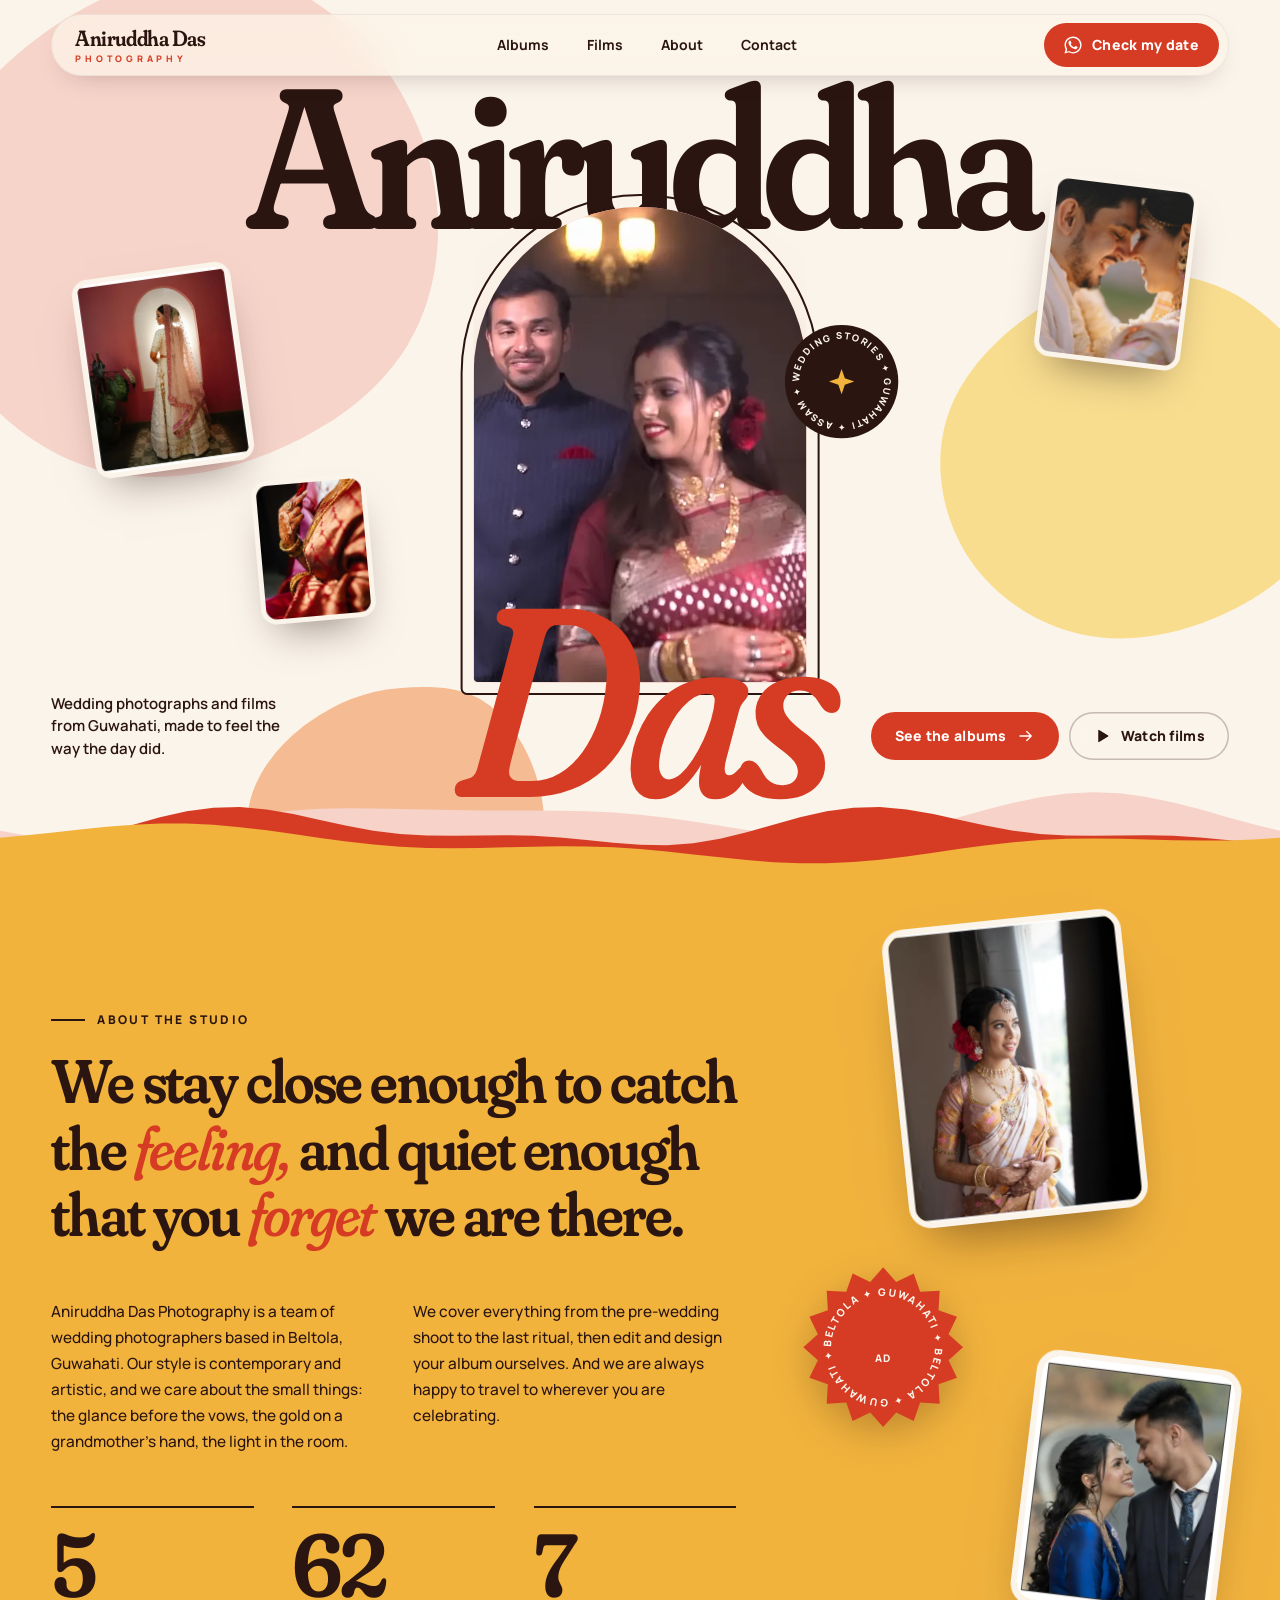
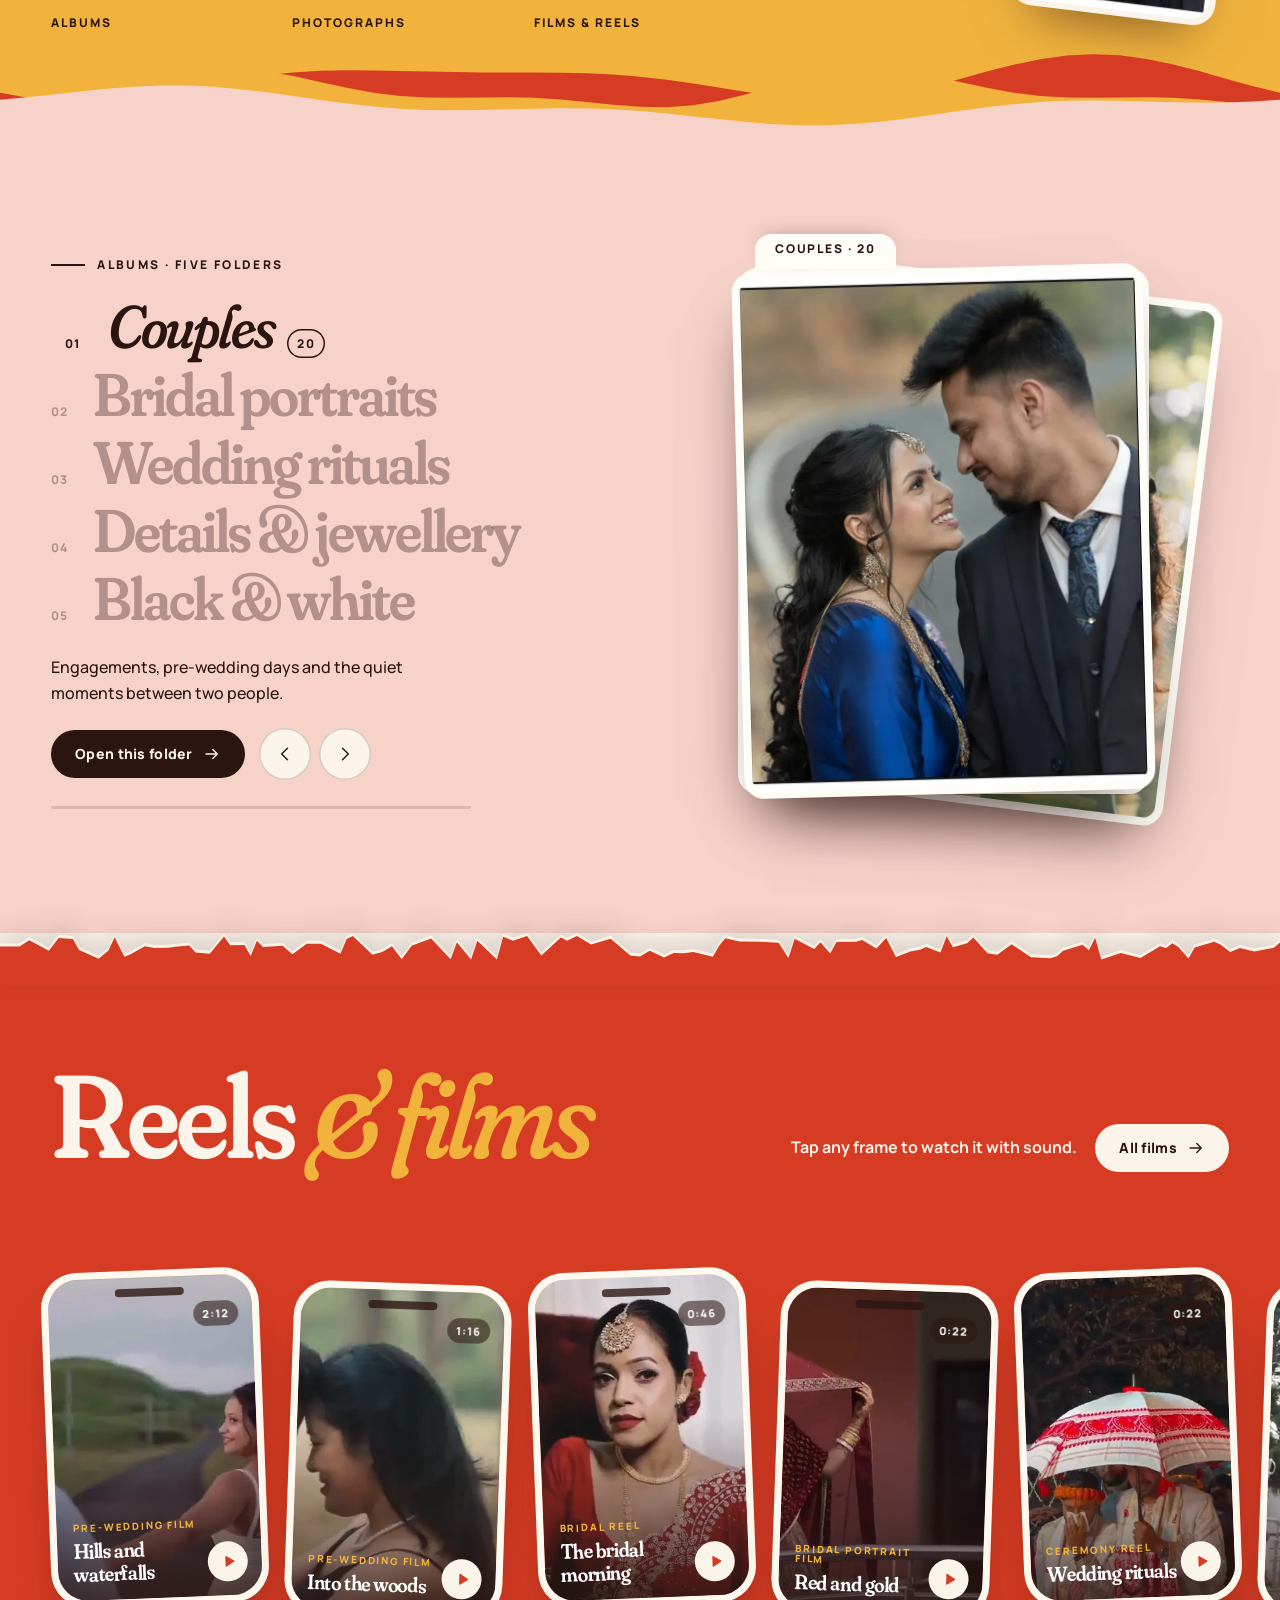
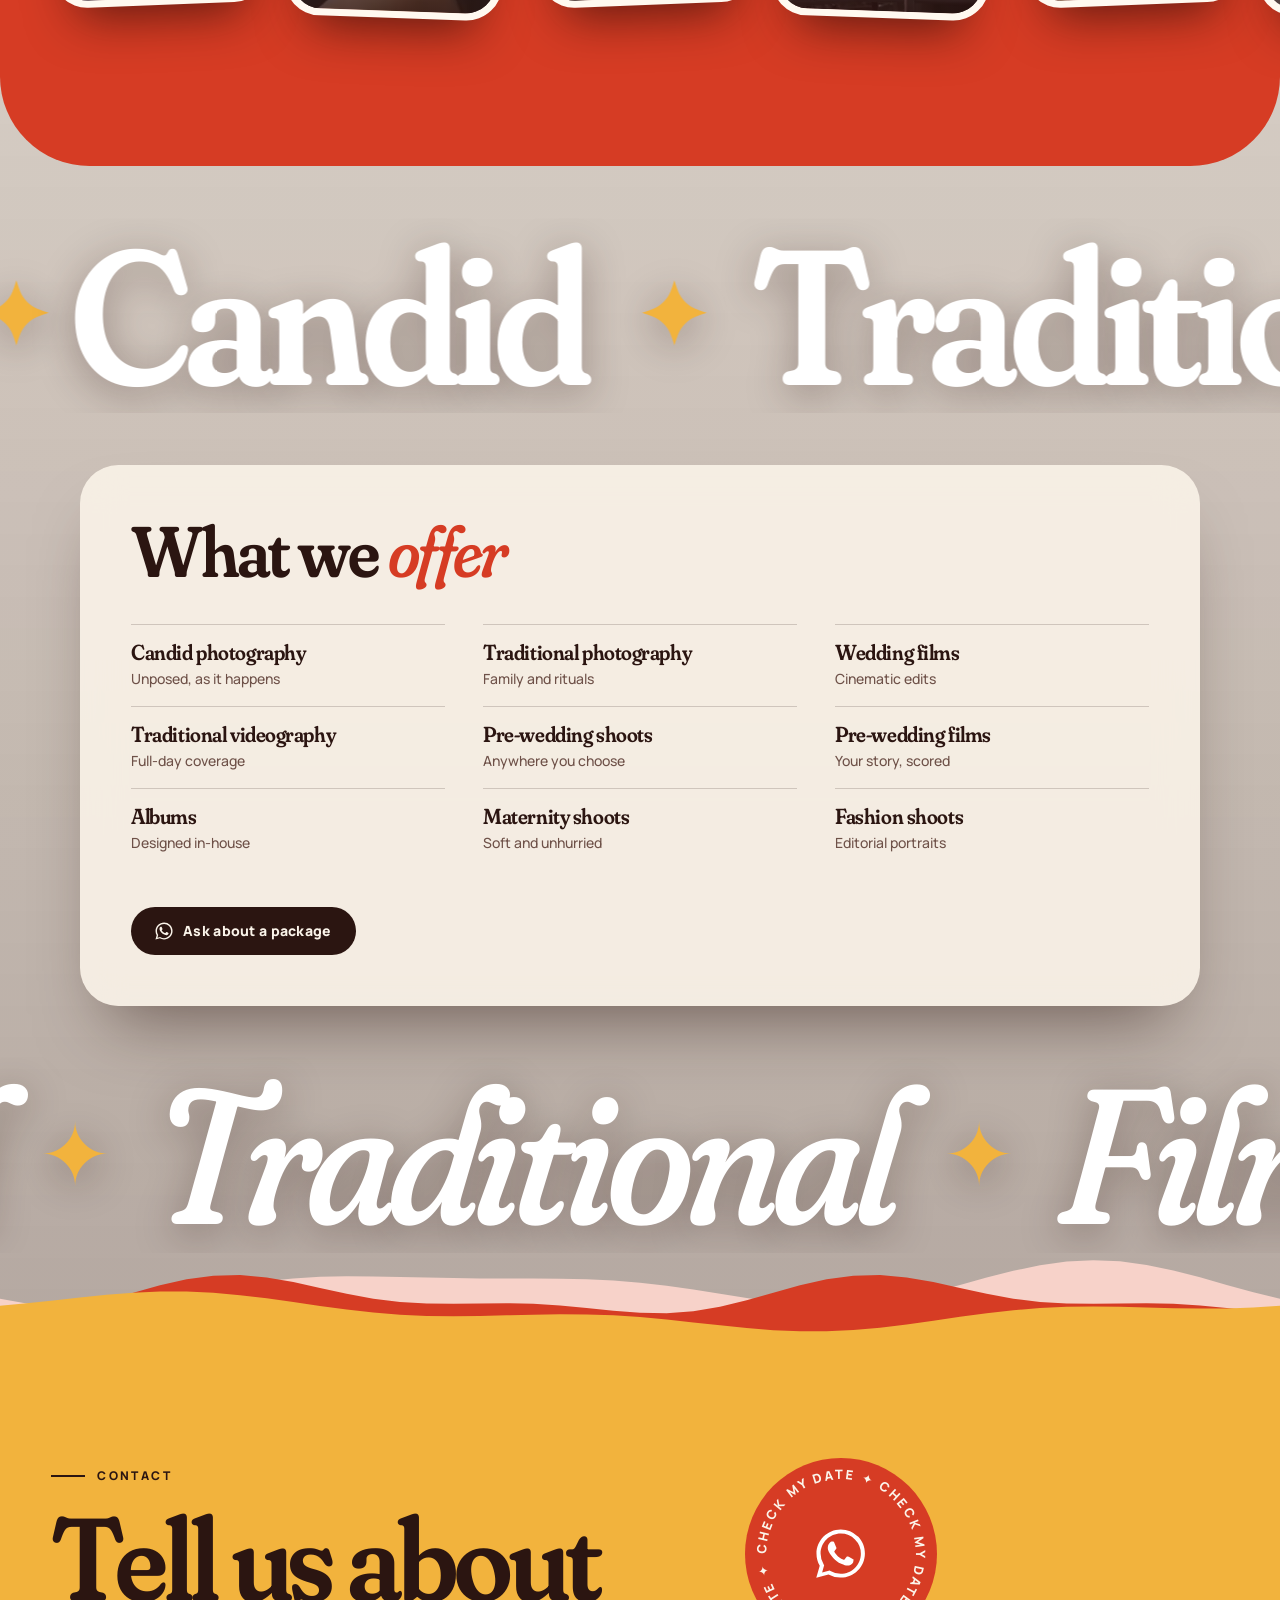
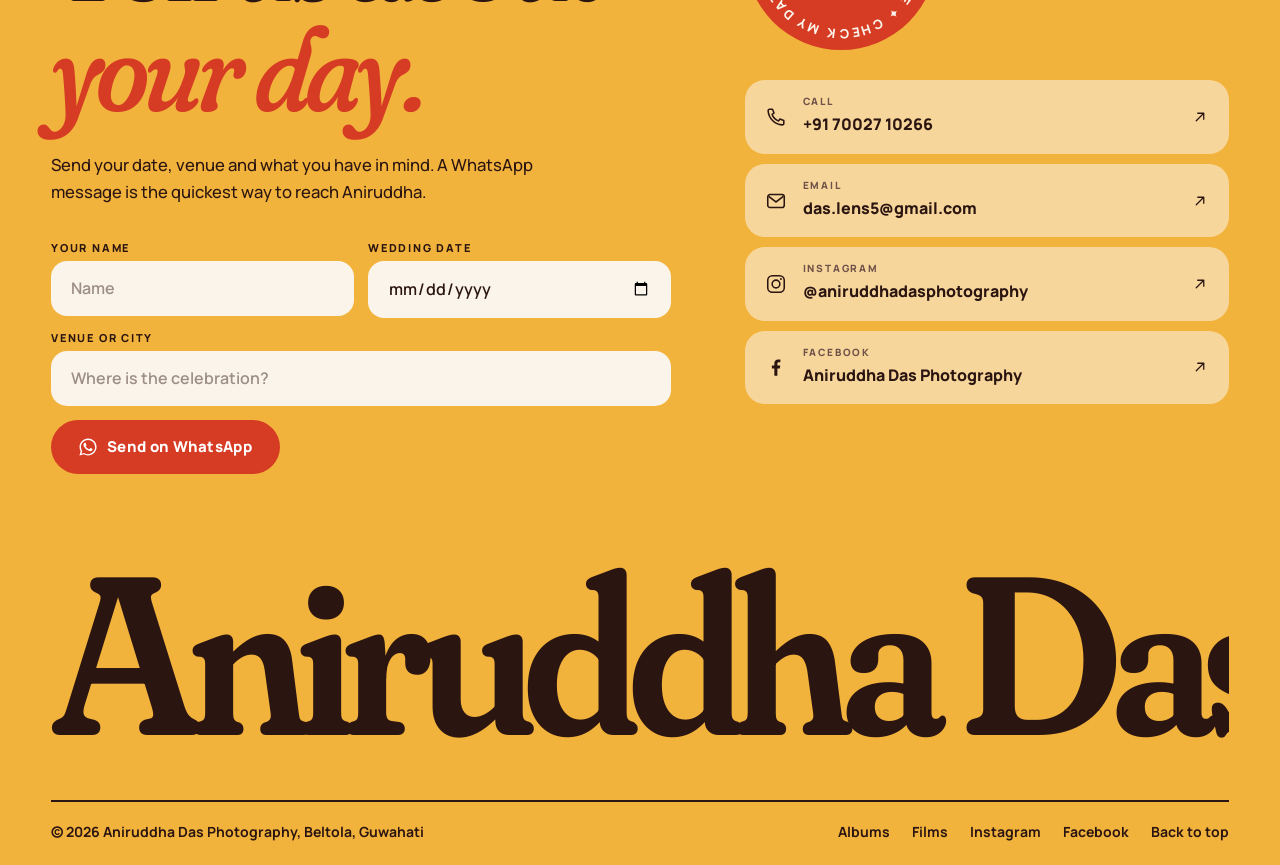
==== commit e216bda5: "v3" ====
--- a/index.html
+++ b/index.html
@@ -17,7 +17,7 @@
 <link rel="preload" href="assets/fonts/fraunces.woff" as="font" type="font/woff" crossorigin>
 <link rel="preload" href="assets/fonts/manrope.woff" as="font" type="font/woff" crossorigin>
 <script>try{var s=sessionStorage,h=document.documentElement;if(s.getItem("ad-leave")){h.classList.add("cur-cover");s.removeItem("ad-leave")}else if(document.body===null&&/(^|\/)(index\.html)?$/.test(location.pathname)&&!s.getItem("ad-intro")){h.classList.add("cur-cover","cur-intro")}}catch(e){}</script>
-<link rel="stylesheet" href="css/style.css">
+<link rel="stylesheet" href="css/style.css?v=2">
 <noscript><style>.curtain,.cursor,.loader{display:none!important}.rv,[data-words] .wd>span,[data-chars] .ch{opacity:1!important;transform:none!important}.hero__arch,.hero__arch .arch__in{clip-path:none!important}</style></noscript>
 </head>
 <body class="page-home">
@@ -273,7 +273,7 @@
 <div class="curtain" id="curtain" aria-hidden="true"><i></i><i></i><i></i><i></i><span class="curtain__mark">Aniruddha <em>Das</em></span></div>
 <div class="cursor" id="cursor" aria-hidden="true"><span></span></div>
 
-<script src="js/data.js"></script>
-<script src="js/main.js"></script>
+<script src="js/data.js?v=2"></script>
+<script src="js/main.js?v=2"></script>
 </body>
 </html>
